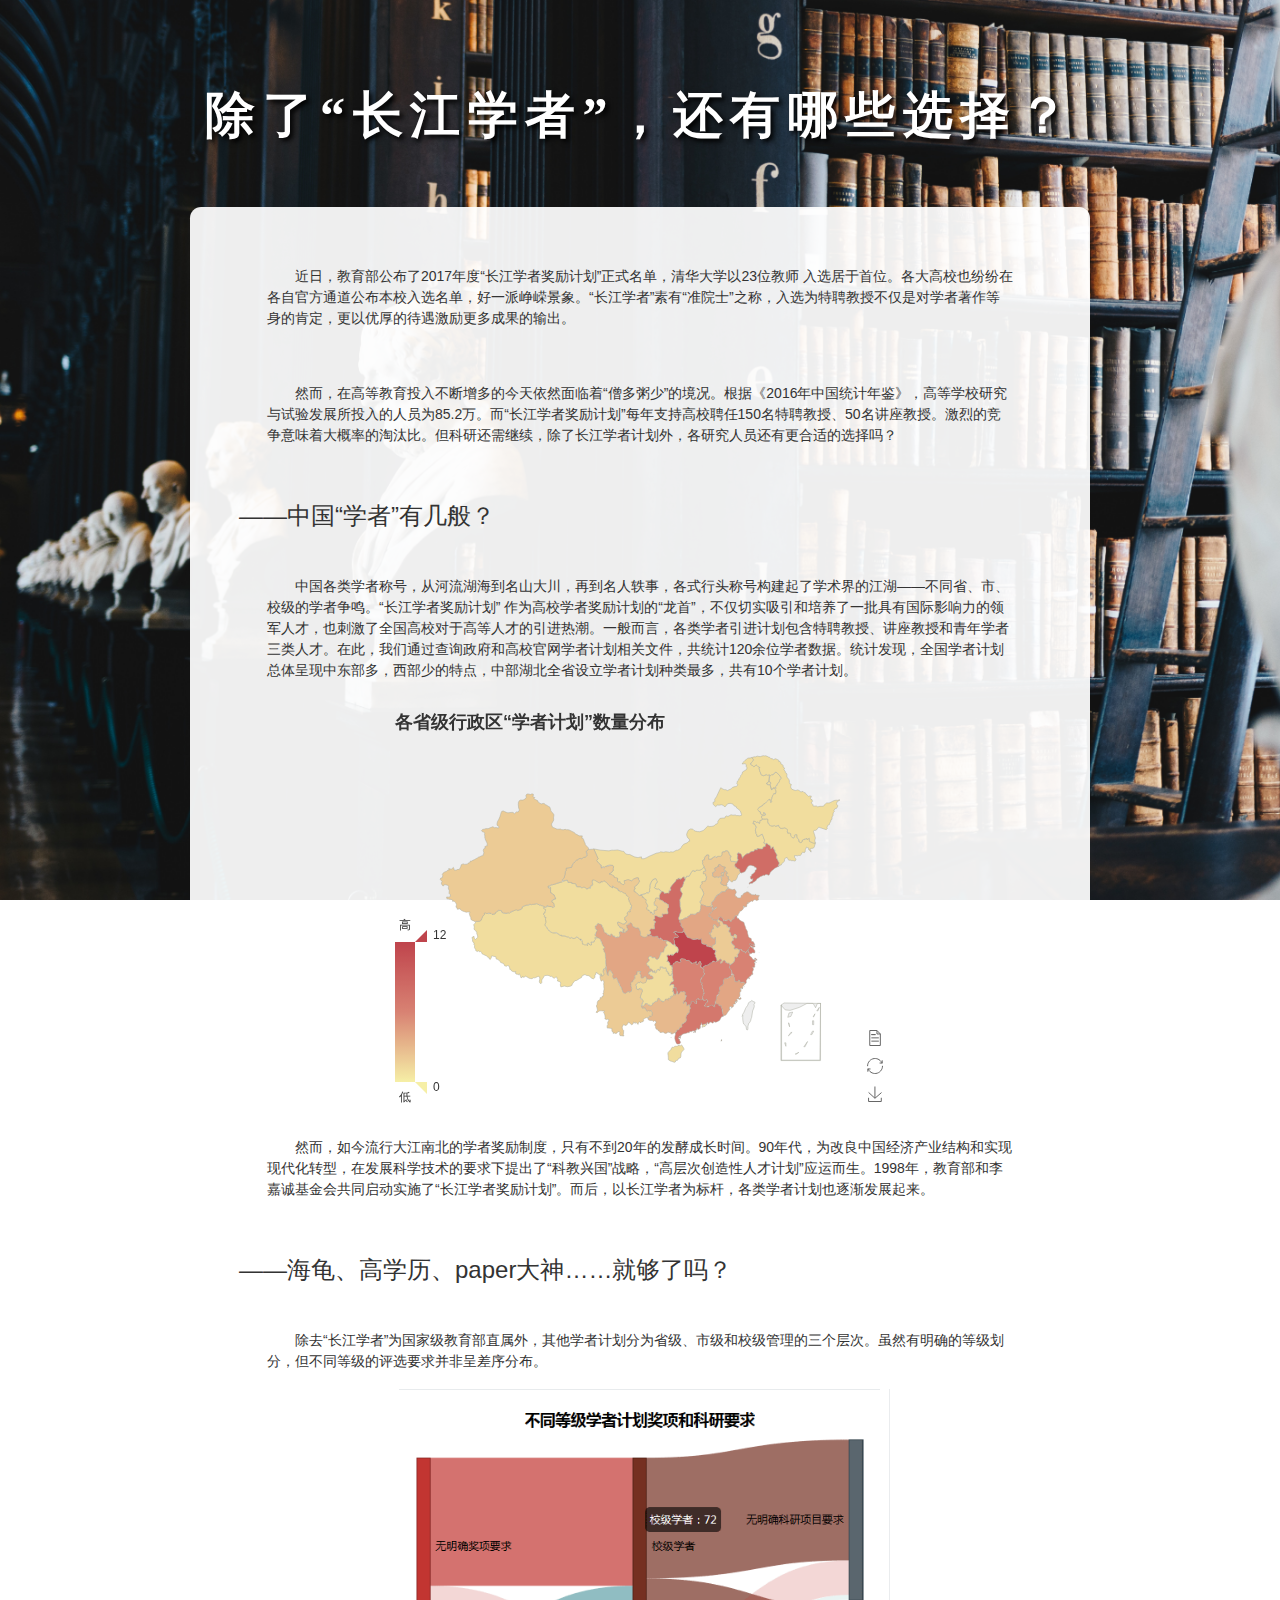
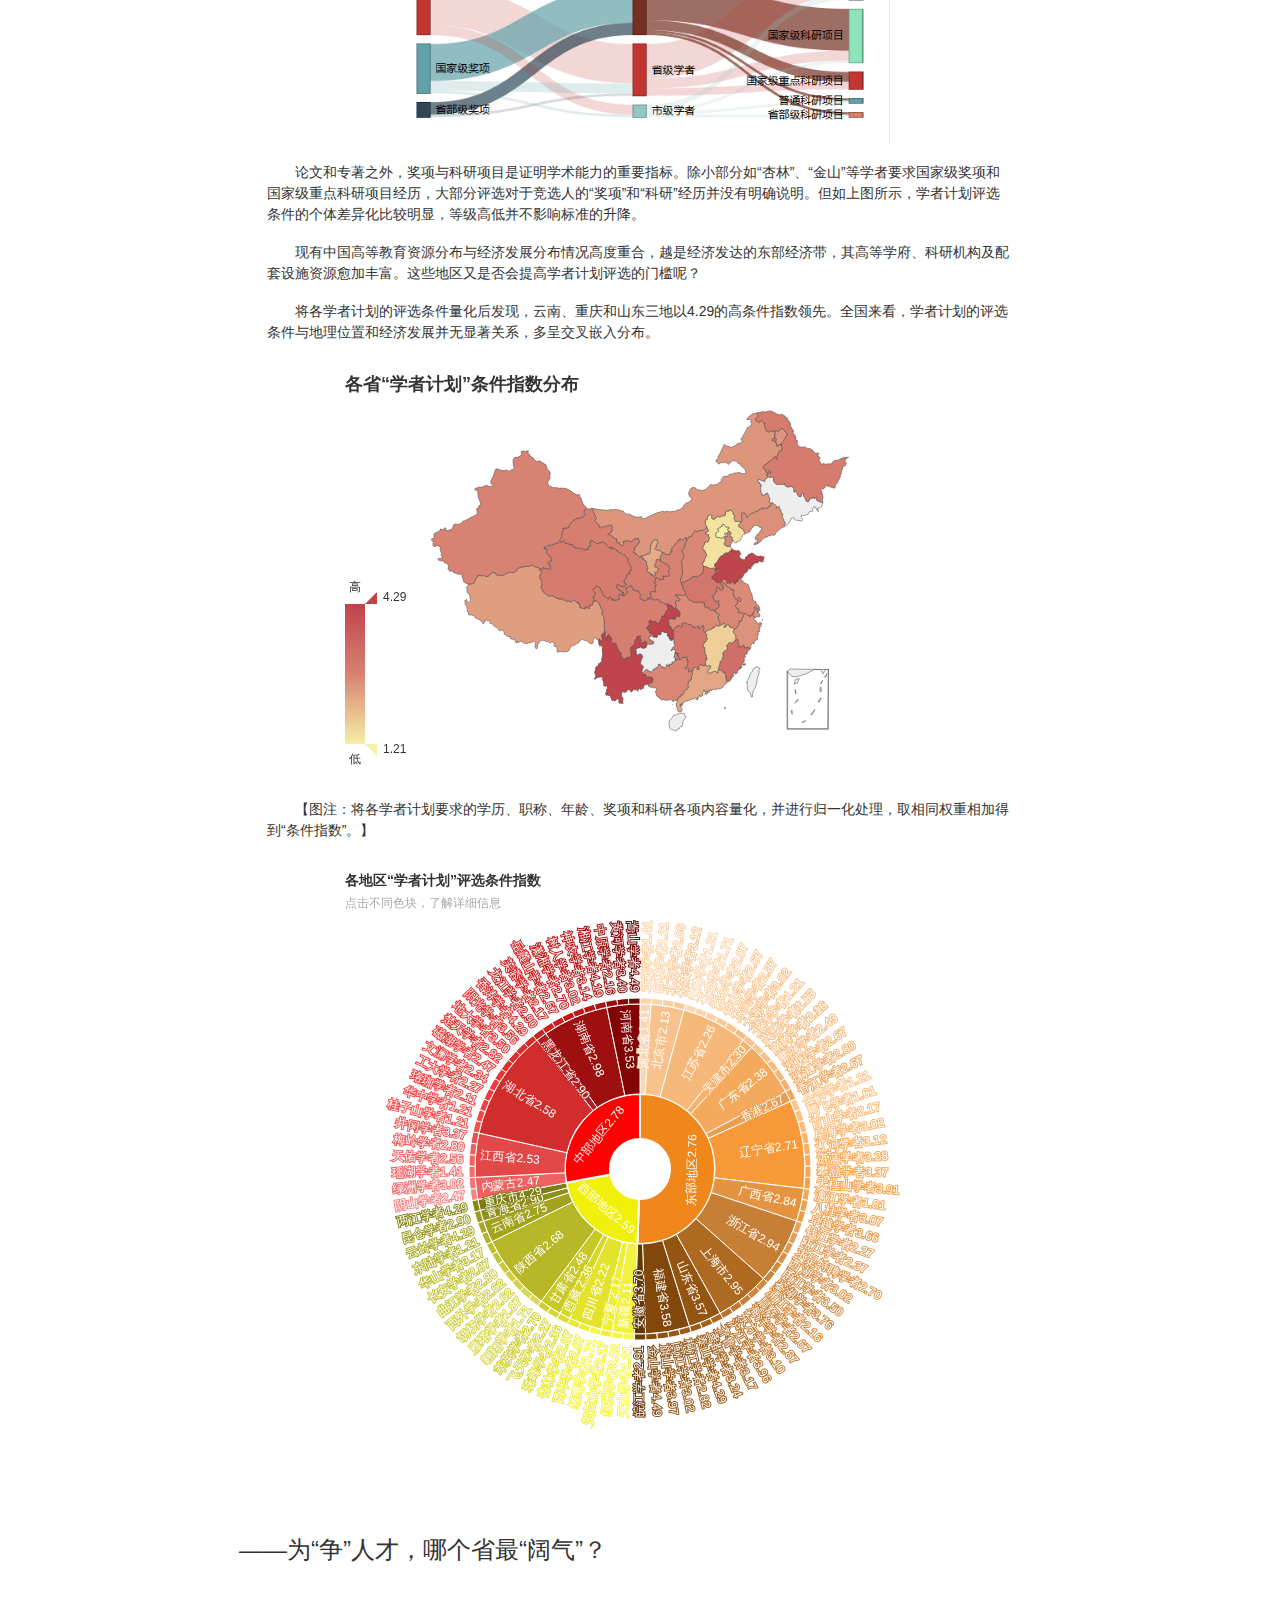
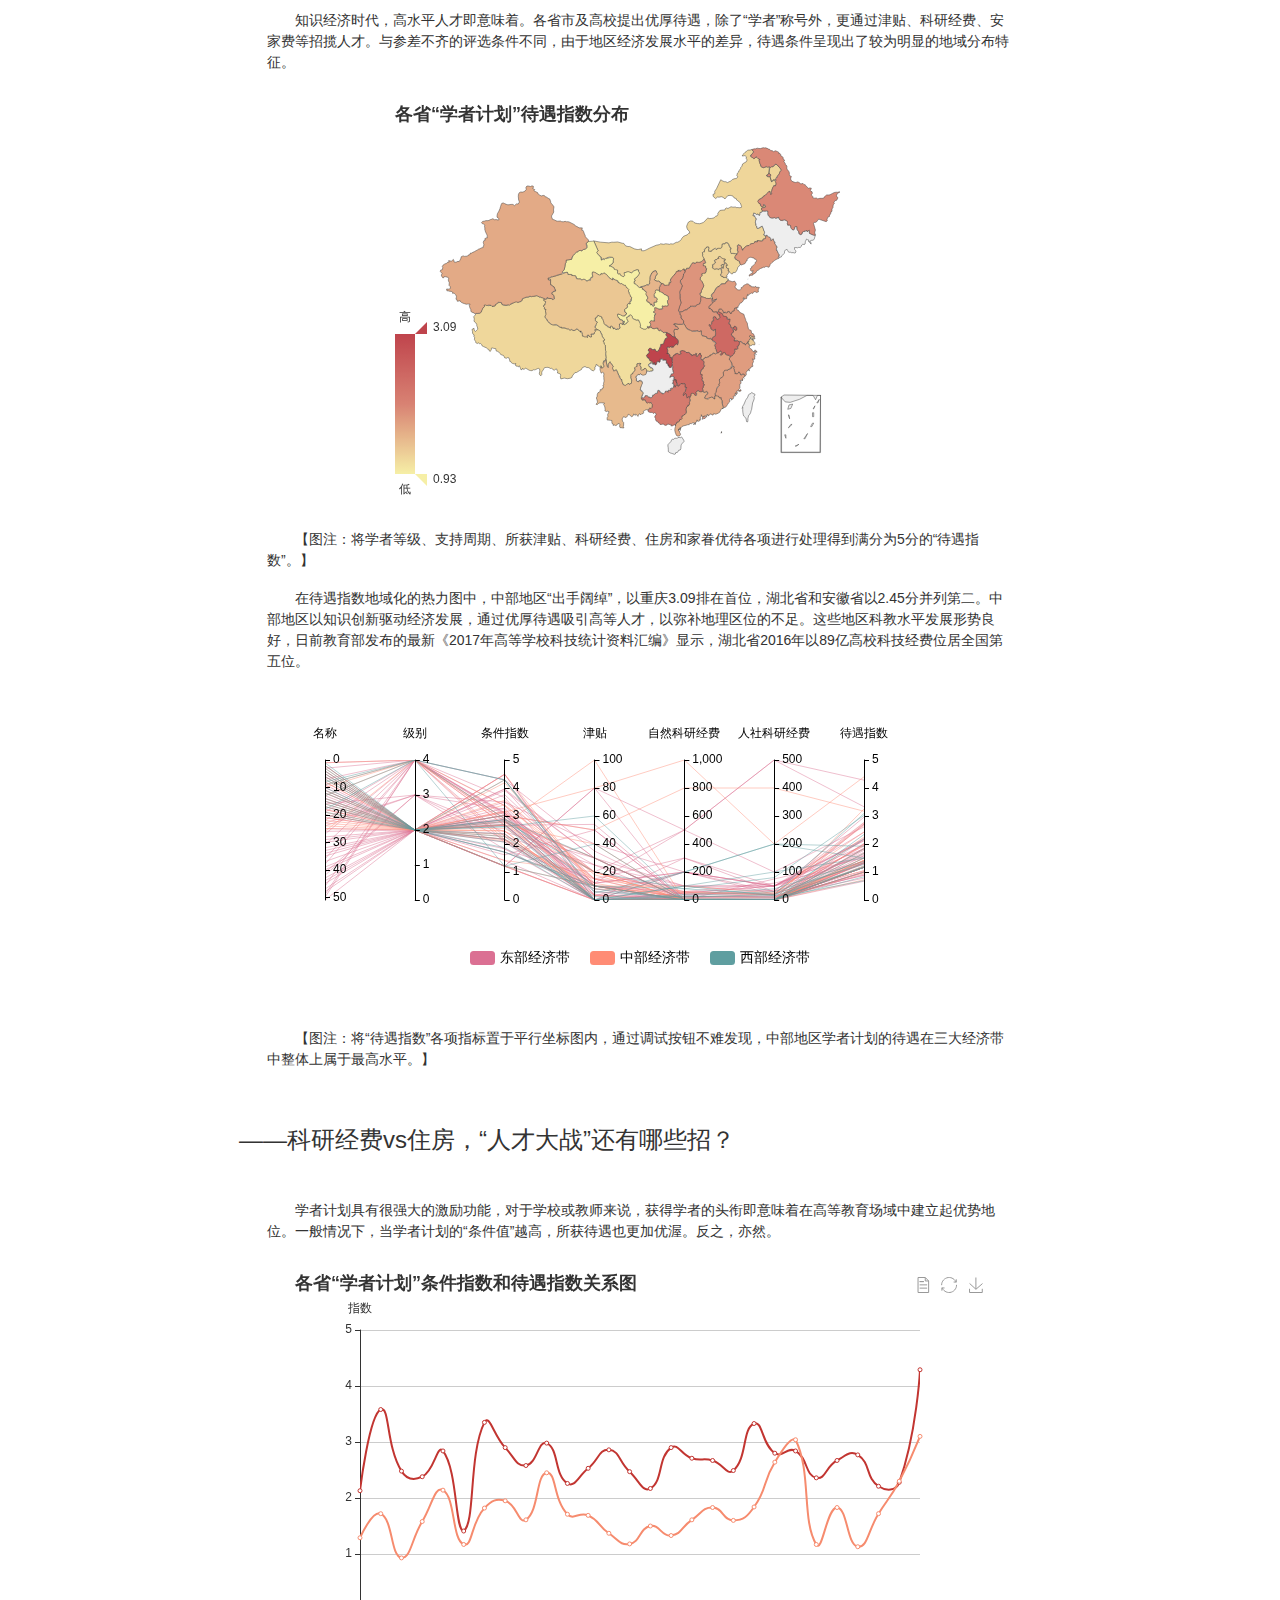
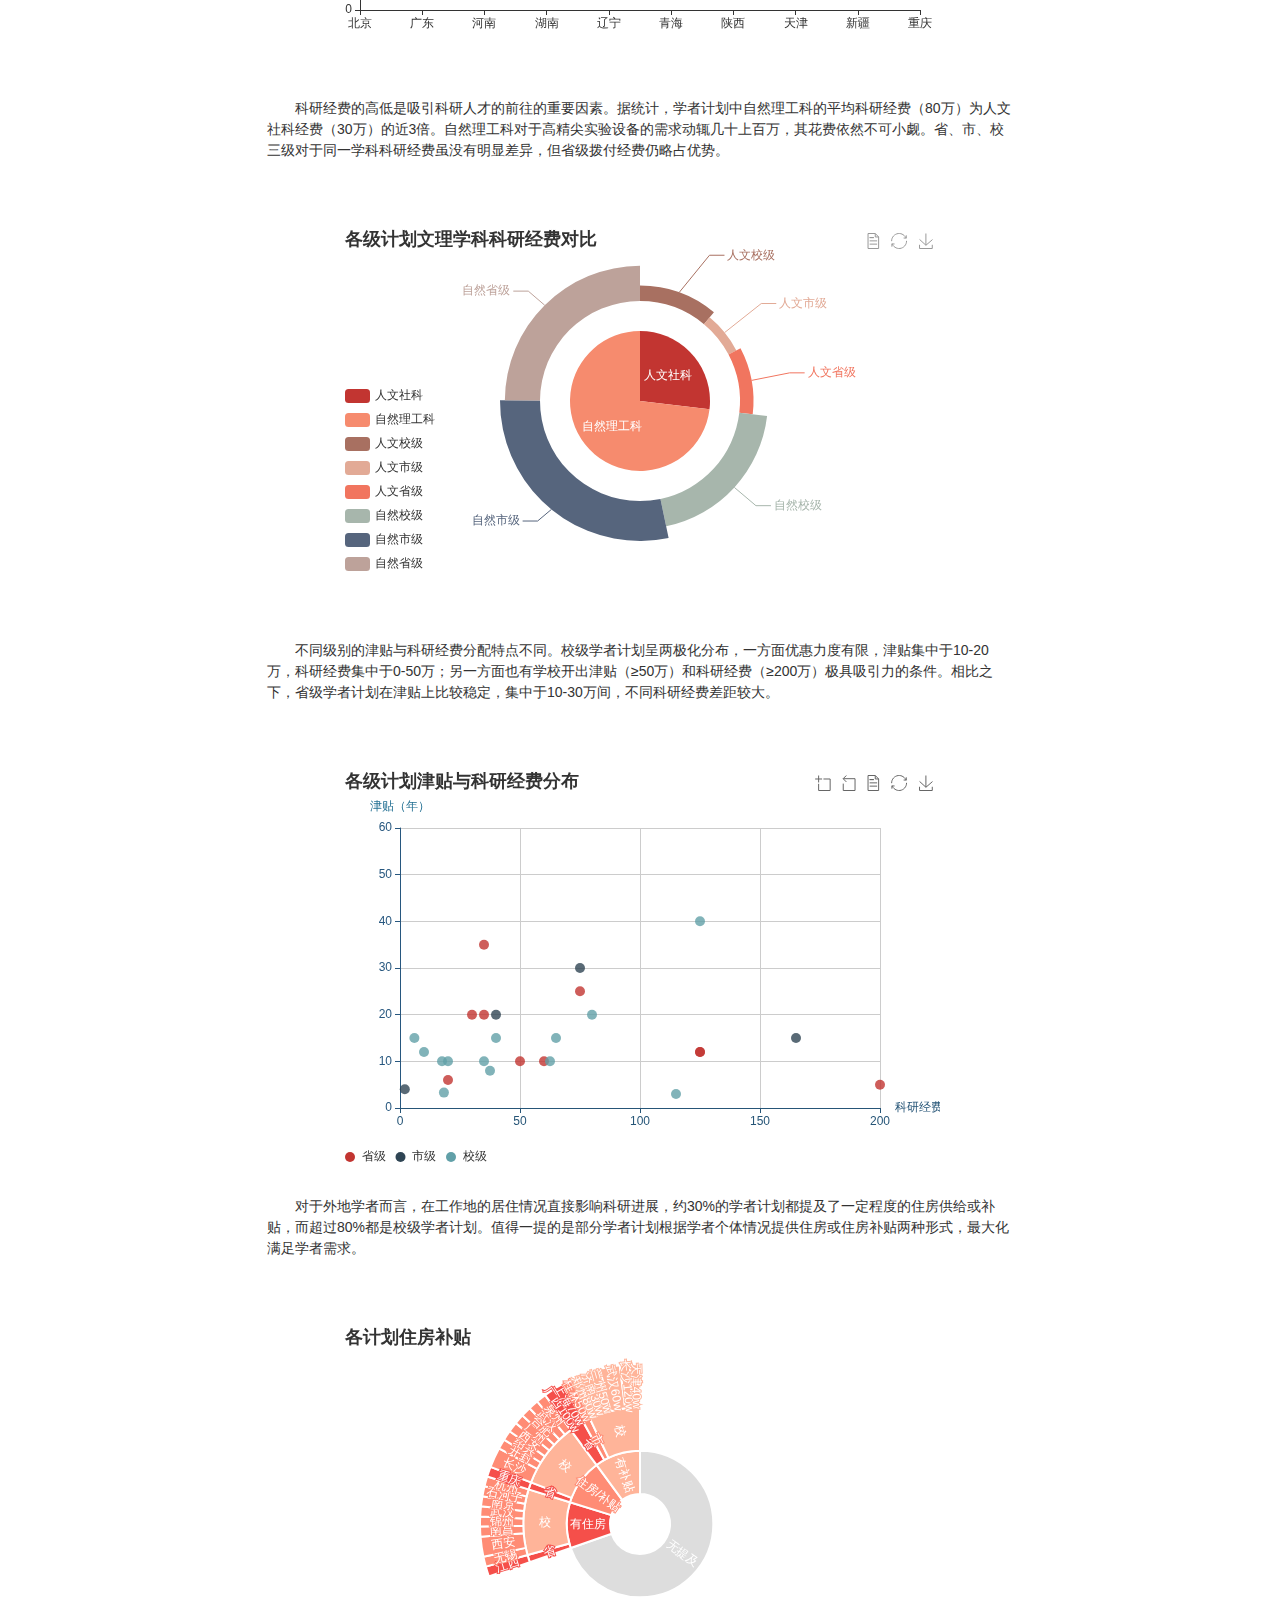
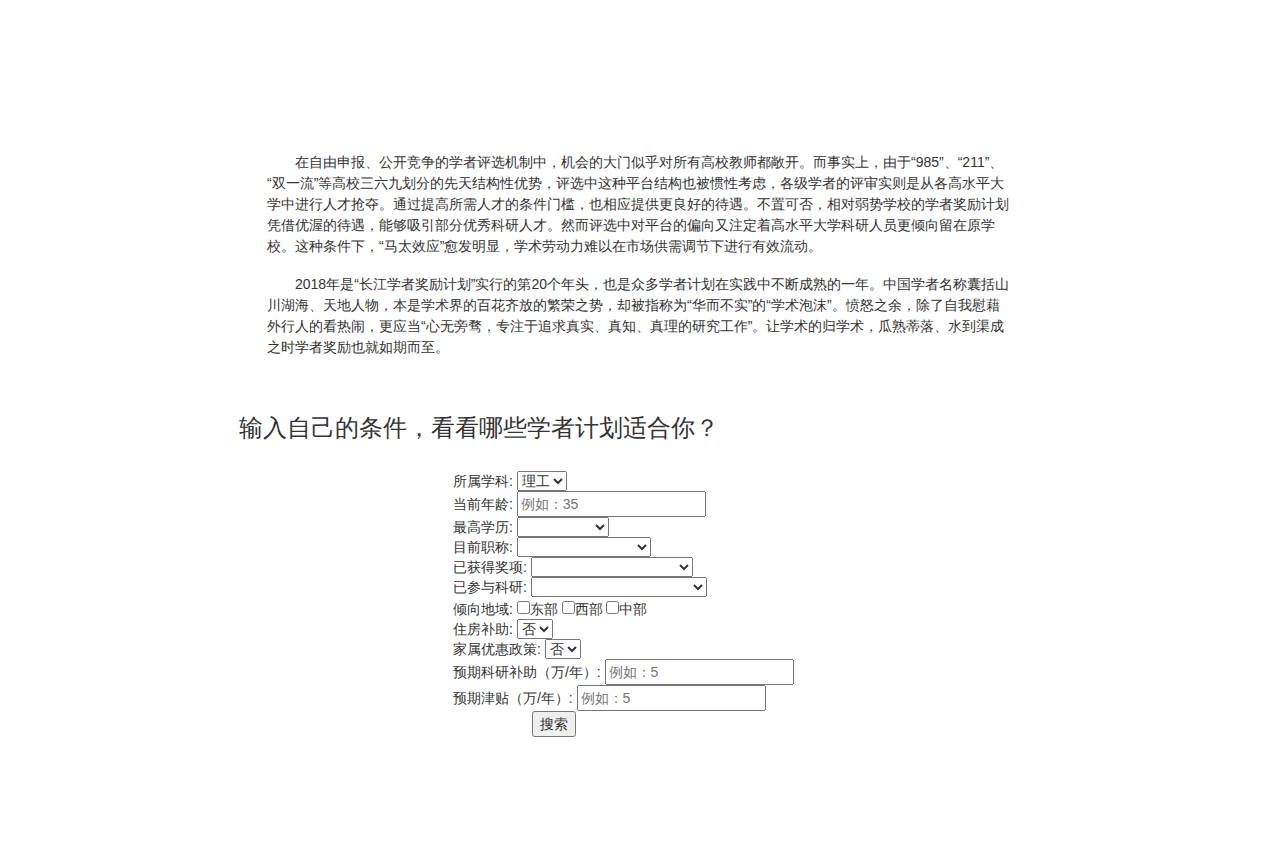
==== index.html @ c446c862 "Rename index1.html to index.html" ====
<!DOCTYPE html>
<html>

	<head>
		<meta charset="utf-8">
		<title>除了“长江学者”，还有哪些选择？</title>
		<!-- 引入 echarts.js -->
		<!-- 这里是加载刚下好的echarts.min.js，注意路径 -->
		<link rel="stylesheet" type="text/css" href="style/style.css" >
		<script src="js/bootstrap.min.js"></script>
		<link rel="stylesheet" href="js/bootstrap.min.css" />
		<script src="echarts.js"></script>
		<script src="js/customed.js"></script>
		<script src="func.js"></script>
		<script src="jquery.min.js" type="text/javascript"></script>
	</head>

	<body onload="init()">
		<header>
			<p class="title" style="font-size:50px">除了“长江学者”，还有哪些选择？</p>

		</header>
		<div class="toc"></div>
		<article>
			<p>近日，教育部公布了2017年度“长江学者奖励计划”正式名单，清华大学以23位教师 入选居于首位。各大高校也纷纷在各自官方通道公布本校入选名单，好一派峥嵘景象。“长江学者”素有“准院士”之称，入选为特聘教授不仅是对学者著作等身的肯定，更以优厚的待遇激励更多成果的输出。</p>
			<br>
			<p>然而，在高等教育投入不断增多的今天依然面临着“僧多粥少”的境况。根据《2016年中国统计年鉴》，高等学校研究与试验发展所投入的人员为85.2万。而“长江学者奖励计划”每年支持高校聘任150名特聘教授、50名讲座教授。激烈的竞争意味着大概率的淘汰比。但科研还需继续，除了长江学者计划外，各研究人员还有更合适的选择吗？</p>
			
<br>
<h3>——中国“学者”有几般？</h3>
<br>
<p>中国各类学者称号，从河流湖海到名山大川，再到名人轶事，各式行头称号构建起了学术界的江湖——不同省、市、校级的学者争鸣。“长江学者奖励计划” 作为高校学者奖励计划的“龙首”，不仅切实吸引和培养了一批具有国际影响力的领军人才，也刺激了全国高校对于高等人才的引进热潮。一般而言，各类学者引进计划包含特聘教授、讲座教授和青年学者三类人才。在此，我们通过查询政府和高校官网学者计划相关文件，共统计120余位学者数据。统计发现，全国学者计划总体呈现中东部多，西部少的特点，中部湖北全省设立学者计划种类最多，共有10个学者计划。</p>

            <div id="schedule-provinces1" class="chart" style="width:500px;height:400px">
			</div>
			<script type="text/javascript"></script>
			<script src="scripts/china.js"></script>
			<script>
				var chartScheduleProvinces1 = echarts.init(document.getElementById('schedule-provinces1'));

				optionScheduleProvinces1 = {
					title: {
		text:"各省级行政区“学者计划”数量分布",				
        x: "left"
    },
    tooltip: {
        trigger: "item",
        borderWidth: 0,
        borderColor: "rgb(242, 242, 242)"
    },
    dataRange: {
        min: 0,
        max: 12,
        x: "left",
        y: "bottom",
        text: ["高", "低"],
        calculable: true
    },
    toolbox: {
        feature: {
            mark: {
                show: true
            },
            dataView: {
                show: true,
                readOnly: false
            },
            restore: {
                show: true
            },
            saveAsImage: {
                show: true
            }
        },
        show: true,
        orient: "vertical",
        y: "bottom",
        x: "right"
    },
    roamController: {
        mapTypeControl: {
            china: true
        },
        x: "right"
    },
    series: [
        {
            type: "map",
            name: "省份",
            map:'china',
            showLegendSymbol: true,
            selectedMode: "multiple",
            hoverable: true,
            itemStyle: {
                normal: {
                    borderColor: "rgb(171, 173, 162)",
                    label: {
                        show: false
                    }
                }
            },
            mapType: "china",
            data: [
                {
								value: 3,
								name: "北京"
							},
							{
								value: 4,
								name: "福建"
							},
                {
                    value: 6,
                    name: "江苏"
                },
                {
                    value: 7,
                    name: "广东"
                },
                {
                    value: 8,
                    name: "辽宁"
                },
                {
                    value: 2,
                    name: "河北"
                },
                {
                    value: 7,
                    name: "上海"
                },
                {
                    value: 3,
                    name: "天津"
                },
                {
                    value: 4,
                    name: "山东"
                },
                {
                    value: 6,
                    name: "浙江"
                },
                {
                    value: 2,
                    name: "安徽"
                },
                {
                    value: 4,
                    name: "河南"
                },
                {
                    value: 1,
                    name: "黑龙江"
                },
                {
                    value: 12,
                    name: "湖北"
                },
                {
                    value: 6,
                    name: "湖南"
                },
                {
                    value: 1,
                    name: "内蒙古"
                },
                {
                    value: 6,
                    name: "江西"
                },
                {
                    value: 1,
                    name: "山西"
                },
                {
                    value: 2,
                    name: "甘肃"
                },
                {
                    value: 3,
                    name: "广西"
                },
                {
                    value: 1,
                    name: "青海"
                },
                {
                    value: 1,
                    name: "宁夏"
                },
                {
                    value: 8,
                    name: "陕西"
                },
                {
                    value: 4,
                    name: "四川"
                },
                {
                    value: 1,
                    name: "西藏"
                },
                {
                    value: 2,
                    name: "新疆"
                },
                {
                    value: 2,
                    name: "云南"
                },
                {
                    value: 1,
                    name: "重庆"
                },
                {
                    value: 1,
                    name: "香港"
                },
                {
                    value: 1,
                    name: "吉林"
                },
                {
                    value: 1,
                    name: "贵州"
                },
                {
                    value: 1,
                    name: "海南"
                }
            ]
        }
    ],
}
				chartScheduleProvinces1.setOption(optionScheduleProvinces1);
			</script>

				<p>然而，如今流行大江南北的学者奖励制度，只有不到20年的发酵成长时间。90年代，为改良中国经济产业结构和实现现代化转型，在发展科学技术的要求下提出了“科教兴国”战略，“高层次创造性人才计划”应运而生。1998年，教育部和李嘉诚基金会共同启动实施了“长江学者奖励计划”。而后，以长江学者为标杆，各类学者计划也逐渐发展起来。</p>
			
            <br>
            <h3>——海龟、高学历、paper大神……就够了吗？</h3>
            <br>
			<p>除去“长江学者”为国家级教育部直属外，其他学者计划分为省级、市级和校级管理的三个层次。虽然有明确的等级划分，但不同等级的评选要求并非呈差序分布。</p>

			<div>
				<img src="sanky.gif" class="index-compare">
			</div>
            <p>论文和专著之外，奖项与科研项目是证明学术能力的重要指标。除小部分如“杏林”、“金山”等学者要求国家级奖项和国家级重点科研项目经历，大部分评选对于竞选人的“奖项”和“科研”经历并没有明确说明。但如上图所示，学者计划评选条件的个体差异化比较明显，等级高低并不影响标准的升降。</p>

			
				<p>现有中国高等教育资源分布与经济发展分布情况高度重合，越是经济发达的东部经济带，其高等学府、科研机构及配套设施资源愈加丰富。这些地区又是否会提高学者计划评选的门槛呢？</p>

                <p>将各学者计划的评选条件量化后发现，云南、重庆和山东三地以4.29的高条件指数领先。全国来看，学者计划的评选条件与地理位置和经济发展并无显著关系，多呈交叉嵌入分布。</p>
			
			<div id="schedule-provinces2" class="chart" style="width:600px;height:400px;">
</div>
    <script type="text/javascript"></script>
    <script src="scripts/china.js"></script>
    <script>
    var chartScheduleProvinces2 = echarts.init(document.getElementById('schedule-provinces2'));

optionScheduleProvinces2 ={
    title: {
        text:"各省“学者计划”条件指数分布",
        x: "left"
    },
    tooltip: {
        trigger: "item"
    },
    dataRange: {
        min: 1.21,
        max: 4.29,
        y: "bottom",
        text: ["高", "低"],
        calculable: true,
        precision: 2,
        x: "left"
    },
    toolbox: {
        show: false,
        orient: "vertical",
        x: "right",
        y: "bottom",
        feature: {
            dataView: {
                readOnly: false,
                show: true
            },
            mark: {
                show: true
            },
            magicType: {
                show: false
            },
            restore: {
                show: true
            },
            saveAsImage: {
                show: true
            }
        }
    },
    roamController: {
        show: false,
        x: "right",
        mapTypeControl: {
            china: true
        },
        handlerColor: "rgb(97, 185, 226)",
        fillerColor: "#fff",
        borderWidth: 0
    },
    series: [
        {
            type: "map",
            name: "条件分",
            map:'china',
            data: [
                {
                    value: 2.75,
                    name: "新疆"
                },
                {
                    value: 1.21,
                    name: "北京"
                },
                {
                    value: 1.41,
                    name: "河北"
                },
                {
                    value: 1.66,
                    name: "江西"
                },
                {
                    value: 2.17,
                    name: "宁夏"
                },
                {
                    value: 2.24,
                    name: "广东"
                },
                {
                    value: 2.36,
                    name: "西藏"
                },
                {
                    value: 2.47,
                    name: "内蒙古"
                },
                {
                    value: 2.51,
                    name: "浙江"
                },
                {
                    value: 2.55,
                    name: "辽宁"
                },
                {
                    value: 2.56,
                    name: "上海"
                },
                {
                    value: 2.63,
                    name: "湖北"
                },
                {
                    value: 2.64,
                    name: "江苏"
                },
                {
                    value: 2.67,
                    name: "香港"
                },
                {
                    value: 2.67,
                    name: "山西"
                },
                {
                    value: 2.69,
                    name: "安徽"
                },
                {
                    value: 2.7,
                    name: "广西"
                },
                {
                    value: 2.71,
                    name: "天津"
                },
                {
                    value: 2.76,
                    name: "陕西"
                },
                {
                    value: 2.86,
                    name: "甘肃"
                },
                {
                    value: 2.86,
                    name: "四川"
                },
                {
                    value: 2.9,
                    name: "青海"
                },
                {
                    value: 2.9,
                    name: "黑龙江"
                },
                {
                    value: 3,
                    name: "湖南"
                },
                {
                    value: 3.06,
                    name: "河南"
                },
                {
                    value: 3.22,
                    name: "福建"
                },
                {
                    value: 4.29,
                    name: "山东"
                },
                {
                    value: 4.29,
                    name: "云南"
                },
                {
                    value: 4.29,
                    name: "重庆"
                }
            ]
        }
    ],

}
chartScheduleProvinces2.setOption(optionScheduleProvinces2);

    </script>
 <p>【图注：将各学者计划要求的学历、职称、年龄、奖项和科研各项内容量化，并进行归一化处理，取相同权重相加得到“条件指数”。】</p>
            <div id="condition" class="chart" style="width:600px;height:600px;">
			</div>
			<script>
				// 基于准备好的dom，初始化echarts实例
				var myChart = echarts.init(document.getElementById('condition'));
				var data = [{
    name: '东部地区2.76',
    itemStyle: {
        color: '#f0871a'
    },
    children: [{
        name: '河北省1.41',
        value: 1,
        itemStyle: {
            color: '#fad7b2'
        },
        children: [{
            name: '元光学者1.41',
            value: 1,
            itemStyle: {
                color: '#fbd2a7'
            }
        }]
    }, {
        name: '北京市2.13',
        itemStyle: {
            color: '#f7c28b'
        },
        children: [{
            name: '白杨学者1.21',
            value: 1,
            itemStyle: {
                color: '#fdd5ab'
            }
        }, {
            name: '北京学者2.06',
            value: 1,
            itemStyle: {
                color: '#facea1'
            }
        }, {
            name: '长城学者3.12',
            value: 1,
            itemStyle: {
                color: '#f8c795'
            }
        }]
    },{
        name: '江苏省2.26',
        itemStyle: {
            color: '#f5b879'
        },
        children: [
            {
            name: '越崎学者1.21',
            value: 1,
            itemStyle: {color: '#fbd8b4'}
        },
        {
            name: '长空学者1.71',
            value: 1,
            itemStyle: {
                color: '#fbd4ab'
            }
        }, {
            name: '紫金学者2.07',
            value: 1,
            itemStyle: {
                color: '#fcd0a2'
            }
        }, {
            name: '钟山学者2.67',
            value: 1,
            itemStyle: {color: '#fac996'}
        }, {
            name: '东吴学者2.87',
            value: 1,
            itemStyle: {color: '#fbc48c'}
        }, {
            name: '太湖学者3.02',
            value: 1,
            itemStyle: {color: '#f7be84'}
        }]
    },{
        name: '天津市2.30',
        value: 1,
        itemStyle: {
            color: '#f6b26c'
        },
        children: [{
            name: '北洋学者1.21',
            value: 1,
            itemStyle: {
                color: '#f8c591'
            }
        },{
            name: '天工学者2.77',
            value: 1,
            itemStyle: {
                color: '#f6be85'
            }
        },{
            name: '海河学者2.92',
            value: 1,
            itemStyle: {
                color: '#f6b97b'
            }
        }]
    },{
        name: '广东省2.38',
        itemStyle: {
            color: '#f4a95c'
        },
        children: [
            {
            name: '兴华学者1.83',
            value: 1,
            itemStyle: {color: '#f6c696'}
        },
        {
            name: '南岭学者2.16',
            value: 1,
            itemStyle: {
                color: '#f6c28c'
            }
        }, {
            name: '鹏城学者2.43',
            value: 1,
            itemStyle: {
                color: '#f5bc81'
            }
        }, {
            name: '荔园学者2.67',
            value: 1,
            itemStyle: {color: '#f4b676'}
        }, {
            name: '珠江学者2.80',
            value: 1,
            itemStyle: {color: '#f4b06b'}
        }]
    },{
        name: '香港2.67',
        value: 1,
        itemStyle: {
            color: '#e99f52'
        },
        children: [{
            name: '香江学者2.67',
            value: 1,
            itemStyle: {
                color: '#eea860'
            }
        }]
    },{
        name: '辽宁省2.71',
        itemStyle: {
            color: '#f69939'
        },
        children: [
            {
            name: '金普学者1.21',
            value: 1,
            itemStyle: {color: '#fcc58b'}
        },
        {
            name: '腾飞学者1.61',
            value: 1,
            itemStyle: {
                color: '#fdbf80'
            }
        }, {
            name: '首山学者2.17',
            value: 1,
            itemStyle: {
                color: '#fdba75'
            }
        }, {
            name: '星海学者3.02',
            value: 1,
            itemStyle: {color: '#fbb56c'}
        }, {
            name: '辽河学者3.12',
            value: 1,
            itemStyle: {color: '#faaf62'}
        }, {
            name: '湛蓝学者3.28',
            value: 1,
            itemStyle: {color: '#f9aa58'}
        }, {
            name: '攀登学者3.37',
            value: 1,
            itemStyle: {color: '#f8a54f'}
        }, {
            name: '天柱山学者3.91',
            value: 1,
            itemStyle: {color: '#f79f45'}
        }]
    }, {
        name: '广西省2.84',
        itemStyle: {
            color: '#e49440'
        },
        children: [{
            name: '漓江学者1.81',
            value: 1,
            itemStyle: {
                color: '#f4a858'
            }
        }, {
            name: '八桂学者3.07',
            value: 1,
            itemStyle: {
                color: '#efa04e'
            }
        }, {
            name: '卓越学者3.66',
            value: 1,
            itemStyle: {
                color: '#e99b48'
            }
        }]
    },{
        name: '浙江省2.94',
        itemStyle: {
            color: '#c67f35'
        },
        children: [
            {
            name: '钱江学者2.27',
            value: 1,
            itemStyle: {color: '#e5a35e'}
        },
        {
            name: '瓯江学者2.37',
            value: 1,
            itemStyle: {
                color: '#e09d58'
            }
        }, {
            name: '求是特聘学者2.70',
            value: 1,
            itemStyle: {
                color: '#dc9851'
            }
        }, {
            name: '西湖学者3.02',
            value: 1,
            itemStyle: {color: '#d6914a'}
        }, {
            name: '甬江学者3.50',
            value: 1,
            itemStyle: {color: '#d08c45'}
        }, {
            name: '鉴湖学者3.76',
            value: 1,
            itemStyle: {color: '#ca843b'}
        }]
    },{
        name: '上海市2.95',
        itemStyle: {
            color: '#af6a22'
        },
        children: [
            {
            name: '浦江学者2.16',
            value: 1,
            itemStyle: {color: '#d48b3e'}
        },
        {
            name: '晨辉学者2.67',
            value: 1,
            itemStyle: {
                color: '#cc853a'
            }
        }, {
            name: '海洋学者2.87',
            value: 1,
            itemStyle: {
                color: '#c67f36'
            }
        }, {
            name: '东方学者3.10',
            value: 1,
            itemStyle: {color: '#c0792f'}
        }, {
            name: '沪江学者3.96',
            value: 1,
            itemStyle: {color: '#b87228'}
        }]
    }, {
        name: '山东省3.57',
        itemStyle: {
            color: '#955512'
        },
        children: [{
            name: '齐鲁学者3.17',
            value: 1,
            itemStyle: {
                color: '#ab6720'
            }
        }, {
            name: '鸢都学者3.24',
            value: 1,
            itemStyle: {
                color: '#a2611c'
            }
        }, {
            name: '泰山学者4.29',
            value: 1,
            itemStyle: {
                color: '#9b5a16'
            }
        }]
    },{
        name: '福建省3.58',
        itemStyle: {
            color: '#81470b'
        },
        children: [
            {
            name: '桐江学者2.82',
            value: 1,
            itemStyle: {color: '#9b5e1e'}
        },
        {
            name: '闽江学者3.02',
            value: 1,
            itemStyle: {
                color: '#945819'
            }
        }, {
            name: '旗山学者3.97',
            value: 1,
            itemStyle: {
                color: '#8d5214'
            }
        }, {
            name: '金山学者4.49',
            value: 1,
            itemStyle: {color: '#874d10'}
        }]
    }, {
        name: '安徽省3.70',
        itemStyle: {
            color: '#643708'
        },
        children: [{
            name: '皖江学者2.91',
            value: 1,
            itemStyle: {
                color: '#6b3c0c'
            }
        }]
    }]
}, 
{
    name: '西部地区2.59',
    itemStyle: {
        color: '#f0f00b'
    },
    children: [{
        name: '新疆2.11',
        itemStyle: {
            color: '#f1f142'
        },
        children: [{
            name: '天山学者1.21',
            value: 1,
            itemStyle: {
                color: '#f7f752'
            }
        }, {
            name: '绿洲学者3.02',
            value: 1,
            itemStyle: {
                color: '#f4f44b'
            }
        }]
    }, {
        name: '宁夏 2.17',
        itemStyle: {
            color: '#eeee33'
        },
        children: [{
            name: '贺兰山学者2.17',
            value: 1,
            itemStyle: {
                color: '#f1f13c'
            }
        }]
    }, {
        name: '四川省2.22',
        itemStyle: {
            color: '#e3e32d'
        },
        children: [{
            name: '雏鹰学者1.71',
            value: 1,
            itemStyle: {
                color: '#f5f548'
            }
        }, {
            name: '西华学者2.07',
            value: 1,
            itemStyle: {
                color: '#eded3a'
            }
        }, {
            name: '杏林学者2.87',
            value: 1,
            itemStyle: {
                color: '#e7e734'
            }
        }]
    }, {
        name: '西藏 2.36',
        itemStyle: {
            color: '#d7d72a'
        },
        children: [{
            name: '珠峰学者2.36',
            value: 1,
            itemStyle: {
                color: '#dcdc33'
            }
        }]
    },{
        name: '甘肃省2.48',
        itemStyle: {
            color: '#c8c827'
        },
        children: [{
            name: '飞天学者2.27',
            value: 1,
            itemStyle: {
                color: '#d6d63a'
            }
        }, {
            name: '萃英学者2.70',
            value: 1,
            itemStyle: {
                color: '#cdcd2f'
            }
        }]
    },{
        name: '陕西省2.68',
        itemStyle: {
            color: '#b7b728'
        },
        children: [
            {
            name: '翱翔学者1.71',
            value: 1,
            itemStyle: {color: '#d9d958'}
        },
        {
            name: '雁塔学者1.87',
            value: 1,
            itemStyle: {
                color: '#d8d853'
            }
        }, {
            name: '胡杨学者2.62',
            value: 1,
            itemStyle: {
                color: '#d4d44b'
            }
        }, {
            name: '西外学者2.62',
            value: 1,
            itemStyle: {color: '#cfcf44'}
        }, {
            name: '曲江学者2.80',
            value: 1,
            itemStyle: {color: '#c9c93c'}
        }, {
            name: '长安学者2.87',
            value: 1,
            itemStyle: {color: '#c4c437'}
        }, {
            name: '华山学者3.17',
            value: 1,
            itemStyle: {color: '#bdbd30'}
        }]
    },{
        name: '云南省2.75',
        itemStyle: {
            color: '#a3a321'
        },
        children: [{
            name: '东陆学者1.21',
            value: 1,
            itemStyle: {
                color: '#b2b22f'
            }
        }, {
            name: '云岭学者4.29',
            value: 1,
            itemStyle: {
                color: '#a9a928'
            }
        }]
    }, {
        name: '青海省2.90',
        itemStyle: {
            color: '#8f8f19'
        },
        children: [{
            name: '昆仑学者2.90',
            value: 1,
            itemStyle: {
                color: '#9a9a1f'
            }
        }]
    }, {
        name: '重庆市4.29',
        itemStyle: {
            color: '#7d7d11'
        },
        children: [{
            name: '两江学者4.29',
            value: 1,
            itemStyle: {
                color: '#868617'
            }
        }]
    }]
},

{
    name: '中部地区2.78',
    itemStyle: {
        color: '#fd0202'
    },
    children: [{
        name: '内蒙古2.47',
        itemStyle: {
            color: '#f06161'
        },
        children: [{
            name: '阴山学者2.47',
            value: 1,
            itemStyle: {
                color: '#f98383'
            }
        }, {
            name: '绿洲学者3.02',
            value: 1,
            itemStyle: {
                color: '#f47474'
            }
        }]
    }, {
        name: '江西省2.53',
        itemStyle: {
            color: '#e34848'
        },
        children: [{
            name: '瑶湖学者1.41',
            value: 1,
            itemStyle: {
                color: '#f76868'
            }
        },{
            name: '天佑学者2.56',
            value: 1,
            itemStyle: {
                color: '#f36161'
            }
        }, {
            name: '梅岭学者2.80',
            value: 1,
            itemStyle: {
                color: '#ee5b5b'
            }
        }, {
            name: '井冈学者3.37',
            value: 1,
            itemStyle: {
                color: '#e85252'
            }
        }]
    },{
        name: '湖北省2.58',
        itemStyle: {
            color: '#d22d2d'
        },
        children: [
            {
            name: '桂子山学者1.21',
            value: 1,
            itemStyle: {color: '#f74f4f'}
        },
        {
            name: '华中学者1.21',
            value: 1,
            itemStyle: {
                color: '#f34747'
            }
        }, {
            name: '珞珈学者2.11',
            value: 1,
            itemStyle: {
                color: '#f33f3f'
            }
        }, {
            name: '工大学者2.27',
            value: 1,
            itemStyle: {color: '#f03939'}
        }, {
            name: '文澜学者2.34',
            value: 1,
            itemStyle: {color: '#ec3c3c'}
        }, {
            name: '磁湖学者2.47',
            value: 1,
            itemStyle: {color: '#ea3535'}
        }, {
            name: '楚天学者2.82',
            value: 1,
            itemStyle: {color: '#e42e2e'}
        }, {
            name: '地大学者3.50',
            value: 1,
            itemStyle: {color: '#e02e2e'}
        }, {
            name: '阳光学者3.56',
            value: 1,
            itemStyle: {color: '#dd2c2c'}
        }, {
            name: '香涛学者4.29',
            value: 1,
            itemStyle: {color: '#d72c2c'}
        }]
    },{
        name: '黑龙江省2.90',
        itemStyle: {
            color: '#b01e1e'
        },
        children: [{
            name: '龙江学者2.90',
            value: 1,
            itemStyle: {
                color: '#bf2626'
            }
        }]
    }, {
        name: '湖南省2.98',
        itemStyle: {
            color: '#9e0f0f'
        },
        children: [
            {
            name: '芙蓉学者2.17',
            value: 1,
            itemStyle: {color: '#d11f1f'}
        },
        {
            name: '岳麓山学者2.67',
            value: 1,
            itemStyle: {
                color: '#cb1f1f'
            }
        }, {
            name: '潇湘学者2.70',
            value: 1,
            itemStyle: {
                color: '#c51919'
            }
        }, {
            name: '树人学者3.02',
            value: 1,
            itemStyle: {color: '#bf1818'}
        }, {
            name: '神农学者3.14',
            value: 1,
            itemStyle: {color: '#b71515'}
        }, {
            name: '湘江学者4.19',
            value: 1,
            itemStyle: {color: '#a91313'}
        }]
    },{
        name: '河南省3.53',
        itemStyle: {
            color: '#830404'
        },
        children: [{
            name: '中原学者2.16',
            value: 1,
            itemStyle: {
                color: '#980c0c'
            }
        },{
            name: '黄河学者3.40',
            value: 1,
            itemStyle: {
                color: '#850909'
            }
        },{
            name: '嵩山学者4.49',
            value: 1,
            itemStyle: {
                color: '#750505'
            }
        }]
    }]
} 
];
            option = {
                    title: {
                        text: '各地区“学者计划”评选条件指数',
                        subtext:'点击不同色块，了解详细信息',
                        textStyle: {
                            fontSize: 14,
                            align: 'center'
                        },
                        subtextStyle: {
                            align: 'center'
                        },
                    },
                    series: {
                        type: 'sunburst',
                        highlightPolicy: 'ancestor',
                        data: data,
                        radius: [0, '95%'],
                        sort: null,
                        levels: [{}, {
                            r0: '10%',
                            r: '25%',
                            itemStyle: {
                                borderWidth: 2
                            },
                            label: {
                                rotate: 'tangential'
                            }
                        }, {
                            r0: '25%',
                            r: '55%',
                            label: {
                                align: 'right'
                            }
                        }, {
                            r0: '55%',
                            r: '57%',
                            label: {
                                position: 'outside',
                                padding: 1,
                                silent: false
                            },
                            itemStyle: {
                                borderWidth: 1
                            }
                        }]
                    }
                };
                myChart.setOption(option);
			</script>
           
        
			<br>
            <h3>——为“争”人才，哪个省最“阔气”？</h3>
            <br>
            <p>知识经济时代，高水平人才即意味着。各省市及高校提出优厚待遇，除了“学者”称号外，更通过津贴、科研经费、安家费等招揽人才。与参差不齐的评选条件不同，由于地区经济发展水平的差异，待遇条件呈现出了较为明显的地域分布特征。</p>
          
            <div id="schedule-provinces" class="chart" style="width:500px;height:400px;">
            </div>
            <script type="text/javascript"></script>
            <script src="assets/maps/china.js"></script>
            <script>
                var chartScheduleProvinces = echarts.init(document.getElementById('schedule-provinces'),'customed');

                optionScheduleProvinces = {
                    title: {
                        text:"各省“学者计划”待遇指数分布",
                        x: "left"
                    },
                    tooltip: {
                        trigger: "item"
                    },
                    dataRange: {
                        min: 0.93,
                        max: 3.09,
                        y: "bottom",
                        text: ["高", "低"],
                        calculable: true,
                        
                        precision: 2,
                        x: "left"
                    },
                    toolbox: {
                        show: false,
                        orient: "vertical",
                        x: "right",
                        y: "bottom",
                        feature: {
                            dataView: {
                                readOnly: false,
                                show: true
                            },
                            mark: {
                                show: true
                            },
                            magicType: {
                                show: false
                            },
                            restore: {
                                show: true
                            },
                            saveAsImage: {
                                show: true
                            }
                        }
                    },
                    roamController: {
                        show: false,
                        x: "right",
                        mapTypeControl: {
                            china: true
                        },
                        handlerColor: "rgb(97, 185, 226)",
                        fillerColor: "#fff",
                        borderWidth: 0
                    },
                    series: [{
                        type: "map",
                        map: 'china',
                        name: "待遇指数",
                        data: [{
                                value: 2.45,
                                name: "安徽"
                            },
                            {
                                value: 1.29,
                                name: "北京"
                            },
                            {
                                value: 1.72,
                                name: "福建"
                            },
                            {
                                value: 0.93,
                                name: "甘肃"
                            },
                            {
                                value: 1.58,
                                name: "广东"
                            },
                            {
                                value: 2.14,
                                name: "广西"
                            },
                            {
                                value: 1.17,
                                name: "河北"
                            },
                            {
                                value: 1.8,
                                name: "河南"
                            },
                            {
                                value: 1.95,
                                name: "黑龙江"
                            },
                            {
                                value: 1.61,
                                name: "湖北"
                            },
                            {
                                value: 2.45,
                                name: "湖南"
                            },
                            {
                                value: 1.78,
                                name: "江苏"
                            },
                            {
                                value: 1.69,
                                name: "江西"
                            },
                            {
                                value: 1.77,
                                name: "辽宁"
                            },
                            {
                                value: 1.18,
                                name: "内蒙古"
                            },
                            {
                                value: 1.5,
                                name: "宁夏"
                            },
                            {
                                value: 1.33,
                                name: "青海"
                            },
                            {
                                value: 1.75,
                                name: "山东"
                            },
                            {
                                value: 1.83,
                                name: "山西"
                            },
                            {
                                value: 1.82,
                                name: "陕西"
                            },
                            {
                                value: 1.31,
                                name: "上海"
                            },
                            {
                                value: 1.1,
                                name: "四川"
                            },
                            {
                                value: 1.31,
                                name: "天津"
                            },
                            {
                                value: 1.17,
                                name: "西藏"
                            },
                            {
                                value: 1.83,
                                name: "香港"
                            },
                            {
                                value: 1.61,
                                name: "新疆"
                            },
                            {
                                value: 1.46,
                                name: "云南"
                            },
                            {
                                value: 1.75,
                                name: "浙江"
                            },
                            {
                                value: 3.09,
                                name: "重庆"
                            }
                        ]
                    }],
                };
                chartScheduleProvinces.setOption(optionScheduleProvinces);
            </script>
            <p>【图注：将学者等级、支持周期、所获津贴、科研经费、住房和家眷优待各项进行处理得到满分为5分的“待遇指数”。】</p>
			
			<p>在待遇指数地域化的热力图中，中部地区“出手阔绰”，以重庆3.09排在首位，湖北省和安徽省以2.45分并列第二。中部地区以知识创新驱动经济发展，通过优厚待遇吸引高等人才，以弥补地理区位的不足。这些地区科教水平发展形势良好，日前教育部发布的最新《2017年高等学校科技统计资料汇编》显示，湖北省2016年以89亿高校科技经费位居全国第五位。</p>
			
            <div id="rise" class="chart" style="width:700px;height:300px;">
			</div>
			<script type="text/javascript">
				// 基于准备好的dom，初始化echarts实例
				var myChart = echarts.init(document.getElementById('rise'));
				var dataEAST = [
					[1, 4, 3.07, 20, 500, 100, 2.61],
					[2, 2, 1.21, 0, 0, 0, 1.17],
					[3, 4, 2.06, 0, 200, 20, 1.70],
					[4, 2, 1.2, 0, 0, 0, 1.17],
					[5, 2, 2.67, 10, 0, 0, 1.33],
					[6, 2, 3.50, 40, 200, 50, 2.42],
					[7, 4, 3.10, 10, 60, 60, 1.37],
					[8, 2, 2.87, 0, 50, 50, 1.33],
					[9, 2, 2.92, 10, 0, 0, 1.00],
					[10, 2, 2.87, 0, 0, 0, 0.67],
					[11, 2, 3.96, 30, 0, 0, 1.86],
					[12, 2, 4.49, 3, 200, 30, 2.96],
					[13, 2, 3.76, 15, 7, 5, 2.71],
					[14, 2, 1.21, 80, 0, 0, 2.17],
					[15, 2, 4.49, 0, 0, 0, 1.17],
					[16, 3, 1.81, 15, 300, 30, 2.77],
					[17, 2, 2.67, 0, 15, 15, 0.88],
					[18, 2, 3.12, 3.3, 23.3, 13.3, 0.78],
					[19, 4, 3.02, 12, 200, 50, 2.12],
					[20, 2, 2.16, 0, 50, 50, 2.17],
					[21, 2, 2.37, 0, 0, 0, 1.17],
					[22, 4, 3.37, 0, 0, 0, 1.00],
					[23, 3, 2.43, 30, 100, 50, 1.58],
					[24, 3, 2.16, 0, 0, 0, 1.33],
					[25, 2, 3.17, 15, 100, 30, 1.63],
					[26, 2, 3.97, 10, 25, 10, 0.89],
					[27, 4, 2.27, 25, 100, 50, 1.83],
					[28, 2, 2.70, 0, 300, 50, 1.96],
					[29, 2, 2.17, 12, 500, 500, 4.28],
					[30, 2, 3.02, 6, 0, 0, 2.02],
					[31, 4, 4.29, 35, 35, 35, 2.20],
					[32, 2, 1.61, 50, 0, 0, 2.00],
					[33, 2, 2.77, 30, 0, 0, 1.78],
					[34, 2, 3.91, 30, 0, 0, 1.17],
					[35, 2, 2.82, 10, 50, 20, 2.71],
					[36, 4, 2.91, 20, 40, 20, 1.93],
					[37, 2, 3.02, 50, 0, , 1.50],
					[38, 4, 2.67, 54, 0, 0, 1.83],
					[39, 2, 3.02, 25, 0, 0, 1.58],
					[40, 2, 1.83, 0, 0, 0, 1.17],
					[41, 3, 3.50, 20, 60, 20, 1.30],
					[42, 3, 3.24, 4, 2, 2, 1.41],
					[43, 2, 1.41, 0, 0, 0, 1.17],
					[44, 2, 1.21, 80, 500, 500, 3.33],
					[45, 2, 3.28, 0, 0, 0, 1.17],
					[46, 4, 3.12, 0, 0, 0, 1.00],
					[47, 2, 1.71, 10, 0, 0, 1.33],
					[48, 2, 2.67, 3, 0, 0, 0.93],
					[49, 4, 2.80, 12, 200, 50, 2.12],
					[50, 4, 3.66, 0, 20, 10, 1.05],
					[51, 2, 2.07, 8, 0, 0, 1.30]
				];

				var dataMID = [
					[1, 4, 2.82, 30, 0, 0, 2.00],
					[2, 2, 2.47, 0, 0, 0, 1.17],
					[3, 2, 2.17, 10, 0, 0, 1.00],
					[4, 2, 2.27, 8, 50, 25, 2.43],
					[5, 2, 1.21, 0, 0, 0, 1.38],
					[6, 2, 3.17, 0, 0, 0, 1.17],
					[7, 2, 1.21, 10, 0, 0, 1.33],
					[8, 2, 3.40, 15, 60, 20, 2.75],
					[9, 4, 3.37, 20, 0, 0, 2.25],
					[10, 4, 2.90, 20, 50, 20, 1.95],
					[11, 2, 2.11, 10, 100, 25, 1.04],
					[12, 2, 2.80, 0, 0, 0, 1.67],
					[13, 4, 2.67, 40, 0, 0, 1.83],
					[14, 2, 3.14, 80, 1000, 200, 4.40],
					[15, 2, 3.02, 50, 800, 400, 3.17],
					[16, 2, 4.49, 10, 0, 0, 1.22],
					[17, 2, 2.56, 15, 0, 0, 1.42],
					[18, 2, 2.34, 3.34, 0, 0, 0.72],
					[19, 2, 4.29, 10, 20, 20, 2.67],
					[20, 2, 4.19, 12, 10, 10, 1.40],
					[21, 2, 2.70, 100, 0, 0, 3.25],
					[22, 2, 3.56, 18, 0, 0, 0.97],
					[23, 2, 1.41, 20, 0, 0, 1.42],
					[24, 2, 2.47, 0, 3, 2, 1.18],
					[25, 2, 2.67, 20, 0, 0, 1.50],
					[26, 4, 2.16, 0, 0, 0, 1.50]

				];

				var dataWEST = [
					[1, 2, 1.71, 8, 0, 0, 2.34],
					[2, 2, 1.71, 10, 0, 0, 0.83],
					[3, 2, 2.70, 0, 100, 15, 1.16],
					[4, 2, 1.21, 10, 0, 0, 1.00],
					[5, 2, 2.27, 0, 7.5, 7.5, 0.69],
					[6, 2, 2.17, 0, 200, 200, 1.50],
					[7, 2, 2.62, 0, 100, 100, 1.50],
					[8, 4, 2.90, 10, 80, 20, 1.33],
					[9, 4, 4.29, 6, 20, 20, 3.09],
					[10, 2, 3.02, 0, 40, 40, 1.38],
					[11, 2, 4.29, 0, 25, 15, 2.18],
					[12, 2, 2.80, 20, 80, 80, 3.02],
					[13, 4, 1.21, 40, 0, 0, 1.83],
					[14, 2, 2.07, 2.4, 0, 0, 1.21],
					[15, 2, 2.62, 60, 0, 0, 1.50],
					[16, 2, 2.87, 0, 30, 30, 1.27],
					[17, 2, 1.87, 0, 0, 0, 1.17],
					[18, 4, 4.29, 5, 200, 200, 1.92],
					[19, 2, 2.87, 30, 0, 0, 1.67],
					[20, 2, 2.36, 0, 0, 0, 1.17]
				];

				var schema = [{
						name: 'scholar',
						index: 0,
						text: '名称'
					},
					{
						name: 'class',
						index: 1,
						text: '级别'
					},
					{
						name: 'period',
						index: 2,
						text: '条件指数'
					},
					{
						name: 'allowance',
						index: 3,
						text: '津贴'
					},
					{
						name: 'fund1',
						index: 4,
						text: '自然科研经费'
					},
					{
						name: 'fund2',
						index: 5,
						text: '人社科研经费'
					},
					{
						name: 'region',
						index: 6,
						text: '待遇指数'
					}

				];

				var lineStyle = {
					normal: {
						width: 1,
						opacity: 0.5
					}
				};

				option = {
					legend: {
						bottom: 30,
						data: ['东部经济带', '中部经济带', '西部经济带'],
						itemGap: 20,
						textStyle: {
							color: '#000',
							fontSize: 14
						}
					},
					tooltip: {
						padding: 10,
						backgroundColor: '#222',
						borderColor: '#777',
						borderWidth: 1,
						formatter: function(obj) {
							var value = obj[0].value;
							return '<div style="border-bottom: 1px solid rgba(255,255,255,.3); font-size: 18px;padding-bottom: 7px;margin-bottom: 7px">' +
								obj[0].seriesName + ' ' + value[0] + '名称：' +
								value[6] +
								'</div>' +
								schema[1].text + '：' + value[1] + '<br>' +
								schema[2].text + '：' + value[2] + '<br>' +
								schema[3].text + '：' + value[3] + '<br>' +
								schema[4].text + '：' + value[4] + '<br>' +
								schema[5].text + '：' + value[5] + '<br>';
						}
					},
					// dataZoom: {
					//     show: true,
					//     orient: 'vertical',
					//     parallelAxisIndex: [0]
					// },
					parallelAxis: [{
							dim: 0,
							name: schema[0].text,
							inverse: true,
							max: 51,
							nameLocation: 'start'
						},
						{
							dim: 1,
							name: schema[1].text
						},
						{
							dim: 2,
							name: schema[2].text
						},
						{
							dim: 3,
							name: schema[3].text
						},
						{
							dim: 4,
							name: schema[4].text
						},
						{
							dim: 5,
							name: schema[5].text
						},
						{
							dim: 6,
							name: schema[6].text
						}
					],

					parallel: {
						left: '5%',
						right: '18%',
						bottom: 100,
						parallelAxisDefault: {
							type: 'value',
							name: '待遇指数',
							nameLocation: 'end',
							nameGap: 20,
							nameTextStyle: {
								color: '#000',
								fontSize: 12
							},
							axisLine: {
								lineStyle: {
									color: '#000'
								}
							},
							axisTick: {
								lineStyle: {
									color: '#000'
								}
							},
							splitLine: {
								show: false
							},
							axisLabel: {
								textStyle: {
									color: '#000'
								}
							}
						}
					},
					series: [{
							name: '东部经济带',
							type: 'parallel',
							lineStyle: {
								color: '#DB7093'
							},
							data: dataEAST
						},
						{
							name: '中部经济带',
							type: 'parallel',
							lineStyle: {
								color: '#FF8C75'
							},
							data: dataMID
						},
						{
							name: '西部经济带',
							type: 'parallel',
							lineStyle: {
								color: '#5F9EA0'
							},
							data: dataWEST
						}
					]
				};
				myChart.setOption(option);
			</script>
            <p>【图注：将“待遇指数”各项指标置于平行坐标图内，通过调试按钮不难发现，中部地区学者计划的待遇在三大经济带中整体上属于最高水平。】</p>
			
            <br>
            <h3>——科研经费vs住房，“人才大战”还有哪些招？</h3>
            <br>
            <p>学者计划具有很强大的激励功能，对于学校或教师来说，获得学者的头衔即意味着在高等教育场域中建立起优势地位。一般情况下，当学者计划的“条件值”越高，所获待遇也更加优渥。反之，亦然。</p>
            <div id="prorelation" class="chart" style="width:700px;height:400px;">
            </div>

            <script>
                // 基于准备好的dom，初始化echarts实例
                var myChart = echarts.init(document.getElementById('prorelation'),'customed');
                option = {
                    title: {
                        text: "各省“学者计划”条件指数和待遇指数关系图"
                    },
                    tooltip: {
                        trigger: "axis"
                    },
                    legend: {
                        data: ["3.70", "2.45"]
                    },
                    toolbox: {
                        show: true,
                        feature: {
                            mark: {
                                show: true
                            },
                            dataView: {
                                show: true,
                                readOnly: true
                            },
                            magicType: {
                                show: false,
                                type: ["line", "bar"]
                            },
                            restore: {
                                show: true
                            },
                            saveAsImage: {
                                show: true
                            }
                        }
                    },
                    calculable: true,
                    xAxis: [{
                        type: "category",
                        boundaryGap: false,
                        data: ["北京", "福建", "甘肃", "广东", "广西", "河北", "河南", "黑龙江", "湖北", "湖南", "江苏", "江西", "辽宁", "内蒙古", "宁夏", "青海", "山东", "山西", "陕西", "上海", "四川", "天津", "西藏", "香港", "新疆", "云南", "浙江", "重庆"]
                    }],
                    yAxis: [{
                        type: "value",
                        name: "指数"
                    }],
                    series: [{
                            type: "line",
                            name: "条件指数",
                            data: [2.13, 3.58, 2.48, 2.38, 2.84, 1.41, 3.35, 2.90, 2.58, 2.98, 2.26, 2.53, 2.86, 2.47, 2.17, 2.90, 2.71, 2.67, 2.49, 3.33, 2.80, 2.84, 2.36, 2.67, 2.77, 2.21, 2.28, 4.29]
                        },
                        {
                            type: "line",
                            name: "待遇指数",
                            data: [1.29, 1.72, 0.93, 1.58, 2.14, 1.17, 1.82, 1.95, 1.61, 2.45, 1.71, 1.69, 1.37, 1.18, 1.50, 1.33, 1.61, 1.83, 1.60, 1.84, 2.64, 3.04, 1.17, 1.83, 1.13, 1.72, 2.30, 3.10]
                        }
                    ]
                }
                myChart.setOption(option);
            </script>
			<p>科研经费的高低是吸引科研人才的前往的重要因素。据统计，学者计划中自然理工科的平均科研经费（80万）为人文社科经费（30万）的近3倍。自然理工科对于高精尖实验设备的需求动辄几十上百万，其花费依然不可小觑。省、市、校三级对于同一学科科研经费虽没有明显差异，但省级拨付经费仍略占优势。</p>
			<br>
            <div id="subject" class="chart" style="width:600px;height:350px;">
			</div>
			<script type="text/javascript">
				// 基于准备好的dom，初始化echarts实例
				var myChart = echarts.init(document.getElementById('subject'),'customed');
				option = {
					title:{
						text:"各级计划文理学科科研经费对比"
					},
					tooltip: {
						trigger: "item",
						formatter: "{a} <br/>{b} : {c} ({d}%)"
					},
					legend: {
						orient: "vertical",
						x: "left",
						y:"bottom",
						data: ["人文社科", "自然理工科", "人文校级", "人文市级", "人文省级", "自然校级", "自然市级", "自然省级"]
					},
					toolbox: {
						show: true,
						feature: {
							mark: {
								show: true
							},
							dataView: {
								show: true,
								readOnly: true
							},
							restore: {
								show: true
							},
							saveAsImage: {
								show: true
							}
						}
					},
					calculable: false,
					series: [{
							name: "科研经费",
							type: "pie",
							selectedMode: "single",
							radius: [0, 70],
							itemStyle: {
								normal: {
									label: {
										position: "inside"
									},
									labelLine: {
										show: false
									}
								}
							},
							data: [{
									value: 29.19,
									name: "人文社科"
								},
								{
									value: 79.42,
									name: "自然理工科"
								}
							]
						},
						{
							name: "科研经费",
							type: "pie",
							radius: [100, 140],
							data: [{
									value: 35.99,
									name: "人文校级"
								},
								{
									value: 20.4,
									name: "人文市级"
								},
								{
									value: 31.19,
									name: "人文省级"
								},
								{
									value: 64.66,
									name: "自然校级"
								},
								{
									value: 92.4,
									name: "自然市级"
								},
								{
									value: 81.19,
									name: "自然省级"
								}
							],
							roseType: "radius"
						}
					],
					animation: true
				}
				myChart.setOption(option);
			</script>
            <br>

			<p>不同级别的津贴与科研经费分配特点不同。校级学者计划呈两极化分布，一方面优惠力度有限，津贴集中于10-20万，科研经费集中于0-50万；另一方面也有学校开出津贴（≥50万）和科研经费（≥200万）极具吸引力的条件。相比之下，省级学者计划在津贴上比较稳定，集中于10-30万间，不同科研经费差距较大。</p>
			<br>
            <div id="allowance" class="chart" style="width:600px;height:400px;">
			</div>
			<script type="text/javascript">
				// 基于准备好的dom，初始化echarts实例
				var myChart = echarts.init(document.getElementById('allowance','customed'));
				option = {
					title:{
						text:"各级计划津贴与科研经费分布"
					},
					tooltip: {
						trigger: "axis",
						showDelay: 0,
						axisPointer: {
							type: "cross",
							lineStyle: {
								type: "dashed",
								width: 1
							}
						}
					},
					legend: {
						data: ["省级", "市级", "校级"],
						x: "left",
						y: "bottom",
						itemWidth: 13,
						itemHeight: 10
					},
					toolbox: {
						show: true,
						feature: {
							mark: {
								show: true
							},
							dataZoom: {
								show: true
							},
							dataView: {
								show: true,
								readOnly: true
							},
							restore: {
								show: true
							},
							saveAsImage: {
								show: true
							}
						}
					},
					xAxis: [{
						type: "value",
						power: 1,
						precision: 2,
						scale: true,
						min: 0,
						max: 200,
						nameTextStyle: {
							baseline: "middle"
						},
						name: "科研经费",
						nameLocation: "end",
						position: "bottom",
						axisLine: {
							show: true,
							lineStyle: {
								color: "rgb(38, 85, 119)"
							}
						}
					}],
					yAxis: [{
						type: "value",
						power: 1,
						precision: 2,
						scale: true,
						min: 0,
						max: 60,
						name: "津贴（年）",
						nameLocation: "end",
						position: "bottom",
						nameTextStyle: {
							color: "rgb(35, 112, 147)"
						},
						axisLine: {
							show: true,
							lineStyle: {
								color: "rgb(39, 87, 127)"
							}
						}
					}],
					series: [{
							type: "scatter",
							name: "省级",
							data: [
								[30, 20],
								[50, 10],
								[35, 35],
								[125, 12],
								[125, 12],
								[300, 20],
								[60, 10],
								[35, 20],
								[200, 5],
								[75, 25],
								[20, 6]
							]
						},
						{
							type: "scatter",
							name: "市级",
							data: [
								[75, 30],
								[165, 15],
								[2, 4],
								[40, 20]
							]
						},
						{
							type: "scatter",
							name: "校级",
							data: [
								[115, 3],
								[40, 15],
								[35, 10],
								[17.5, 10],
								[125, 40],
								[10, 12],
								[62.5, 10],
								[20, 10],
								[500, 12],
								[18.3, 3.3],
								[6, 15],
								[80, 20],
								[65, 15],
								[37.5, 8],
								[500, 80],
								[600, 80],
								[600, 50]
							]
						}
					],
				
				}
				myChart.setOption(option);
			</script>

			<p>对于外地学者而言，在工作地的居住情况直接影响科研进展，约30%的学者计划都提及了一定程度的住房供给或补贴，而超过80%都是校级学者计划。值得一提的是部分学者计划根据学者个体情况提供住房或住房补贴两种形式，最大化满足学者需求。</p>
			<br>
            <div id="house" class="chart" style="width:600px;height:400px;">
			</div>
			<script type="text/javascript">
				// 基于准备好的dom，初始化echarts实例
				var myChart = echarts.init(document.getElementById('house'));

				var item1 = {
					color: '#F54F4A'
				};
				var item2 = {
					color: '#FF8C75'
				};
				var item3 = {
					color: '#FFB499'
				};

				var data = [{
						name: '无提及',
						value: 69,
					}, {
						name: '有住房',
						value: 10,
						children: [{
							name: '省',
							value: 1,
							itemStyle: item1,
							children: [{
								name: '江西',
								value: 1,
								itemStyle: item1
							}]
						}, {
							name: '校',
							value: 9,
							children: [{
									name: '无锡',
									value: 1,
									itemStyle: item2
								},
								{
									name: '西安',
									value: 2,
									itemStyle: item2
								},
								{
									name: '南昌',
									value: 1,
									itemStyle: item2
								},
								{
									name: '锦州',
									value: 1,
									itemStyle: item2
								},
								{
									name: '武汉',
									value: 1,
									itemStyle: item2
								},
								{
									name: '南京',
									value: 1,
									itemStyle: item2
								},
								{
									name: '石河子',
									value: 1,
									itemStyle: item2
								}, {
									name: '杭州',
									value: 1,
									itemStyle: item2
								}
							],
							itemStyle: item3
						}],
						itemStyle: item1
					},

					{
						name: '住房/补贴',
						value: 10,
						children: [{
							name: '省',
							value: 1,
							itemStyle: item1,
							children: [{
								name: '重庆',
								value: 1,
								itemStyle: item1
							}]
						}, {
							name: '校',
							value: 9,
							children: [{
									name: '长沙',
									value: 2,
									itemStyle: item2
								},
								{
									name: '开封',
									value: 1,
									itemStyle: item2
								},
								{
									name: '绍兴',
									value: 1,
									itemStyle: item2
								},
								{
									name: '西安',
									value: 1,
									itemStyle: item2
								},
								{
									name: '广州',
									value: 1,
									itemStyle: item2
								},
								{
									name: '合肥',
									value: 1,
									itemStyle: item2
								},
								{
									name: '武汉',
									value: 1,
									itemStyle: item2
								}, {
									name: '泉州',
									value: 1,
									itemStyle: item2
								}
							],
							itemStyle: item3
						}],
						itemStyle: item2
					},

					{
						name: '有补贴',
						value: 10,
						children: [{
								name: '省',
								value: 2,
								itemStyle: item1,
								children: [{
										name: '广西100w',
										value: 1,
										itemStyle: item1
									},
									{
										name: '上海70w',
										value: 1,
										itemStyle: item1
									}
								]
							},
							{
								name: '市',
								value: 1,
								itemStyle: item2,
								children: [{
									name: '桂林50w',
									value: 1,
									itemStyle: item2
								}]
							},
							{
								name: '校',
								value: 7,
								children: [{
										name: '郑州80w',
										value: 1,
										itemStyle: item3
									},
									{
										name: '济南30w',
										value: 1,
										itemStyle: item3
									},
									{
										name: '兰州50w',
										value: 1,
										itemStyle: item3
									},
									{
										name: '武汉60w',
										value: 2,
										itemStyle: item3
									},
									{
										name: '长沙120w',
										value: 1,
										itemStyle: item3
									},
									{
										name: '天津40w',
										value: 1,
										itemStyle: item3
									}
								],
								itemStyle: item3
							}
						],
						itemStyle: item3
					}
				];

				option = {
					title:{
						text:"各计划住房补贴"
					},
					series: {
						radius: ['15%', '80%'],
						type: 'sunburst',
						sort: null,
						highlightPolicy: 'ancestor',
						data: data,
						label: {
							rotate: 'radial'
						},
						levels: [],
						itemStyle: {
							color: '#ddd',
							borderWidth: 2
						}
					}
				};

				myChart.setOption(option);
			</script>

			<p>在自由申报、公开竞争的学者评选机制中，机会的大门似乎对所有高校教师都敞开。而事实上，由于“985”、“211”、“双一流”等高校三六九划分的先天结构性优势，评选中这种平台结构也被惯性考虑，各级学者的评审实则是从各高水平大学中进行人才抢夺。通过提高所需人才的条件门槛，也相应提供更良好的待遇。不置可否，相对弱势学校的学者奖励计划凭借优渥的待遇，能够吸引部分优秀科研人才。然而评选中对平台的偏向又注定着高水平大学科研人员更倾向留在原学校。这种条件下，“马太效应”愈发明显，学术劳动力难以在市场供需调节下进行有效流动。</p>
			<p>2018年是“长江学者奖励计划”实行的第20个年头，也是众多学者计划在实践中不断成熟的一年。中国学者名称囊括山川湖海、天地人物，本是学术界的百花齐放的繁荣之势，却被指称为“华而不实”的“学术泡沫”。愤怒之余，除了自我慰藉外行人的看热闹，更应当“心无旁骛，专注于追求真实、真知、真理的研究工作”。让学术的归学术，瓜熟蒂落、水到渠成之时学者奖励也就如期而至。</p>

		
		<!-- Swiper -->
		<!--<div class="swiper-no-swiping"></div>-->

	<br>
    <h3>输入自己的条件，看看哪些学者计划适合你？</h3>
    <br>
	<div class="container">
			<div class="row">
				<div class="col-md-2"></div>
				<div class="col-md-7">
					<td>&nbsp所属学科:</td>
					<td>
						<select onchange="select_sub_change(this.value)">
							<option value="1">人文</option>
							<option value="2" selected="selected">理工</option>
						</select>
					</td>
				</div>
				<div class="col-md-3"></div>
			</div>

			<div class="row">
				<div class="col-md-2"></div>
				<div class="col-md-7">
					<td>&nbsp当前年龄:</td>
					<td><input ime-mode:disabled onkeydown="if(event.keyCode==13)event.keyCode=9" onKeypress="if((event.keyCode<48 || event.keyCode>57)) event.returnValue=false" id="age" placeholder="例如：35" ></td>
					<!-- <td><input type="text" id="age"></td> -->
				</div>
				<div class="col-md-3"></div>
			</div>

			<div class="row">
				<div class="col-md-2"></div>
				<div class="col-md-7">
					<td>&nbsp最高学历:</td>
					<td>
						<select onchange="select_edu_change(this.value)">
							<option value="0" selected="selected"></option>
							<option value="1">其他</option>
							<option value="2">本科</option>
							<option value="3">硕士</option>
							<option value="4">博士及以上</option>
						</select>
					</td>
				</div>
				<div class="col-md-3"></div>
			</div>

			<div class="row">
				<div class="col-md-2"></div>
				<div class="col-md-7">
					<td>&nbsp目前职称:</td>
					<td>
						<select onchange="select_job_change(this.value)">
							<option value="0" selected="selected"></option>
							<option value="1">其他</option>
							<option value="2">国内副教授</option>
							<option value="3">国外助理教授</option>
							<option value="4">国内教授</option>
							<option value="4">国外副教授及以上</option>
						</select>
					</td>
				</div>
				<div class="col-md-3"></div>
			</div>

			<div class="row">
				<div class="col-md-2"></div>
				<div class="col-md-7">
					<td>&nbsp已获得奖项:</td>
					<td>
						<select onchange="select_awd_change(this.value)">
							<option value="0" selected="selected"></option>
							<option value="1">无</option>
							<option value="2">省部级科技发明等奖项</option>
							<option value="3">国家级科技发明等奖项</option>
						</select>
					</td>
				</div>
				<div class="col-md-3"></div>
			</div>

			<div class="row">
				<div class="col-md-2"></div>
				<div class="col-md-7">
					<td>&nbsp已参与科研:</td>
					<td>
						<select onchange="select_rhs_change(this.value)">
							<option value="0" selected="selected"></option>
							<option value="1">无</option>
							<option value="2">参与或主持其他级别项目</option>
							<option value="3">参与或主持省部级项目</option>
							<option value="4">参与或主持国家级项目</option>
							<option value="5">参与或主持国家重大专项</option>
						</select>
					</td>
				</div>
				<div class="col-md-3"></div>
			</div>

			<div class="row">
				<div class="col-md-2"></div>
				<div class="col-md-7">
					<td>&nbsp倾向地域:</td>
					<td>
						<tr><input type="checkbox" name="check" value="3" />东部</tr>
						<tr><input type="checkbox" name="check" value="2" />西部</tr>
						<tr><input type="checkbox" name="check" value="1" />中部</tr>
					</td>
				</div>
				<div class="col-md-3"></div>
			</div>

			<div class="row">
				<div class="col-md-2"></div>
				<div class="col-md-7">
					<td>&nbsp住房补助:</td>
					<td>
						<select onchange="select_hss_change(this.value)">
							<option value="0" selected="selected">否</option>
							<option value="1">是</option>
						</select>
					</td>
				</div>
				<div class="col-md-3"></div>
			</div>

			<div class="row">
				<div class="col-md-2"></div>
				<div class="col-md-7">
					<td>&nbsp家属优惠政策:</td>
					<td>
						<select onchange="select_fmp_change(this.value)">
							<option value="0" selected="selected">否</option>
							<option value="1">是</option>
						</select>
					</td>
				</div>
				<div class="col-md-3"></div>
			</div>

			<div class="row">
				<div class="col-md-2"></div>
				<div class="col-md-7">
					<td>&nbsp预期科研补助（万/年）:</td>
					<td><input ime-mode:disabled onkeydown="if(event.keyCode==13)event.keyCode=9" onKeypress="if((event.keyCode<48 || event.keyCode>57)) event.returnValue=false" id="rsg" placeholder="例如：5" ></td>
				</div>
				<div class="col-md-3"></div>
			</div>

			<div class="row">
				<div class="col-md-2"></div>
				<div class="col-md-7">
					<td>&nbsp预期津贴（万/年）:</td>
					<td><input ime-mode:disabled onkeydown="if(event.keyCode==13)event.keyCode=9" onKeypress="if((event.keyCode<48 || event.keyCode>57)) event.returnValue=false" id="epa" placeholder="例如：5" ></td>
				</div>
				<div class="col-md-3"></div>
			</div>

			<div class="row">
				<div class="col-md-3"></div>
				<td><input type="button" value="搜索" onclick="sqlsearch()"></td>
			</div>
			
			<br>
			<div class="row">
				<div class="col-md-3"></div>
				<table border="1" id="datatable"></table>
				<p id="msg"></p>
			</div>

		</div>	
	
		
</article>

	</body>

</html>
---- style/style.css ----
html {
    font-family: 'Times New Roman', Times, serif;
    font-size: 18px;
}

body {
    margin: 0;
    padding: 0 5%;
    background-image: #000000;
    background-image: url('../assets/images/cinema-min.jpg');
    background-attachment: fixed;
    background-size: cover;
}

header {
    margin: 2.6em 0 2em;
    font-family: Georgia, 'Times New Roman', Times, serif;
}

article {
    max-width: 900px;
    border: 0;
    margin: 4em auto 0;
    border-radius: 0.8em 0.8em 0 0;
    padding: 3em 3.5em 6em;
    background-color: rgba(255, 255, 255, 0.93);
}

h1 {
    margin: 0.9em 0;
    font-size: 2.12em;
    font-weight: bold;
    text-align: center;
}

h2 {
    margin: 0.8em 0.5em;
    font-size: 1.4em;
    font-weight: bold;
    text-align: center;
}

article p {
    margin: 1.2em 2em;
    text-indent: 2em;
    line-height: 1.5em;
}

hr {
    border: 1px 0 dashed #000;
    margin: 2em auto;
    height: 0;
    width: 80%;
}

ol li {
    margin: 1.2em 0;
}

ol p {
    margin: 0.6em 2em 0.6em 0.5em;
}

ol p:nth-of-type(1) {
    text-indent: 0;
}

ol.reasons {
    padding: 0 6em;
}

ol.reasons li {
    margin: 0.4em 0;
}

small {
    font-size: 0.64em;
    letter-spacing: 0;
}

del {
    display: none;
}

article > p:last-child::after {
    content: "";
    width: 1em;
    height: 1em;
    background-color: #000;
}

a {
    text-decoration: none;
}

a:visited {
    color: blue;
}

.title {
    margin: 1.6em auto 0.8em;
    font-size: 3.6em;
    font-weight: bold;
    text-align: center;
    letter-spacing: 0.15em;
    color: #fff;
    text-shadow: 3px 3px 5px #000;
}

.authors, .teacher {
    margin: 0.6em auto 0.1em;
    font-size: 1.12em;
    color: #e0e0e0;
    text-shadow: 1px 1px 2px #000;
    text-align: center;
}

img.index-compare {
    display: block;
    width: 500px;
    margin: 0.5em auto;
    text-align: center;
}

iframe {
    margin: 1.5em auto;
}

.chart {
    margin: 2em auto;
}

#schedule-provinces {
    width: 600px;
    height: 480px;
}

#trends-between-new-and-old-movies {
    width: 90%;
    height: 400px;
}

#trends-of-yuanfen, #trends-of-yuanfen-2 {
    width: 80%;
    height: 350px;
}

.conclusion-reasons {
    width: 680px;
    margin: 1.2em auto 0;
    padding: 0.5em;
    overflow: auto;
}

#reasons {
    width: 380px;
    height: 280px;
    float: left;
    margin: 0 0.5em;
}

.conclusion-reasons p {
    margin: 0.5em 0.5em;
}

#boxes-2016, #boxes-old-movies {
    width: 800px;
    height: 600px;
}

#average-of-boxes {
    width: 80%;
    height: 350px;
}
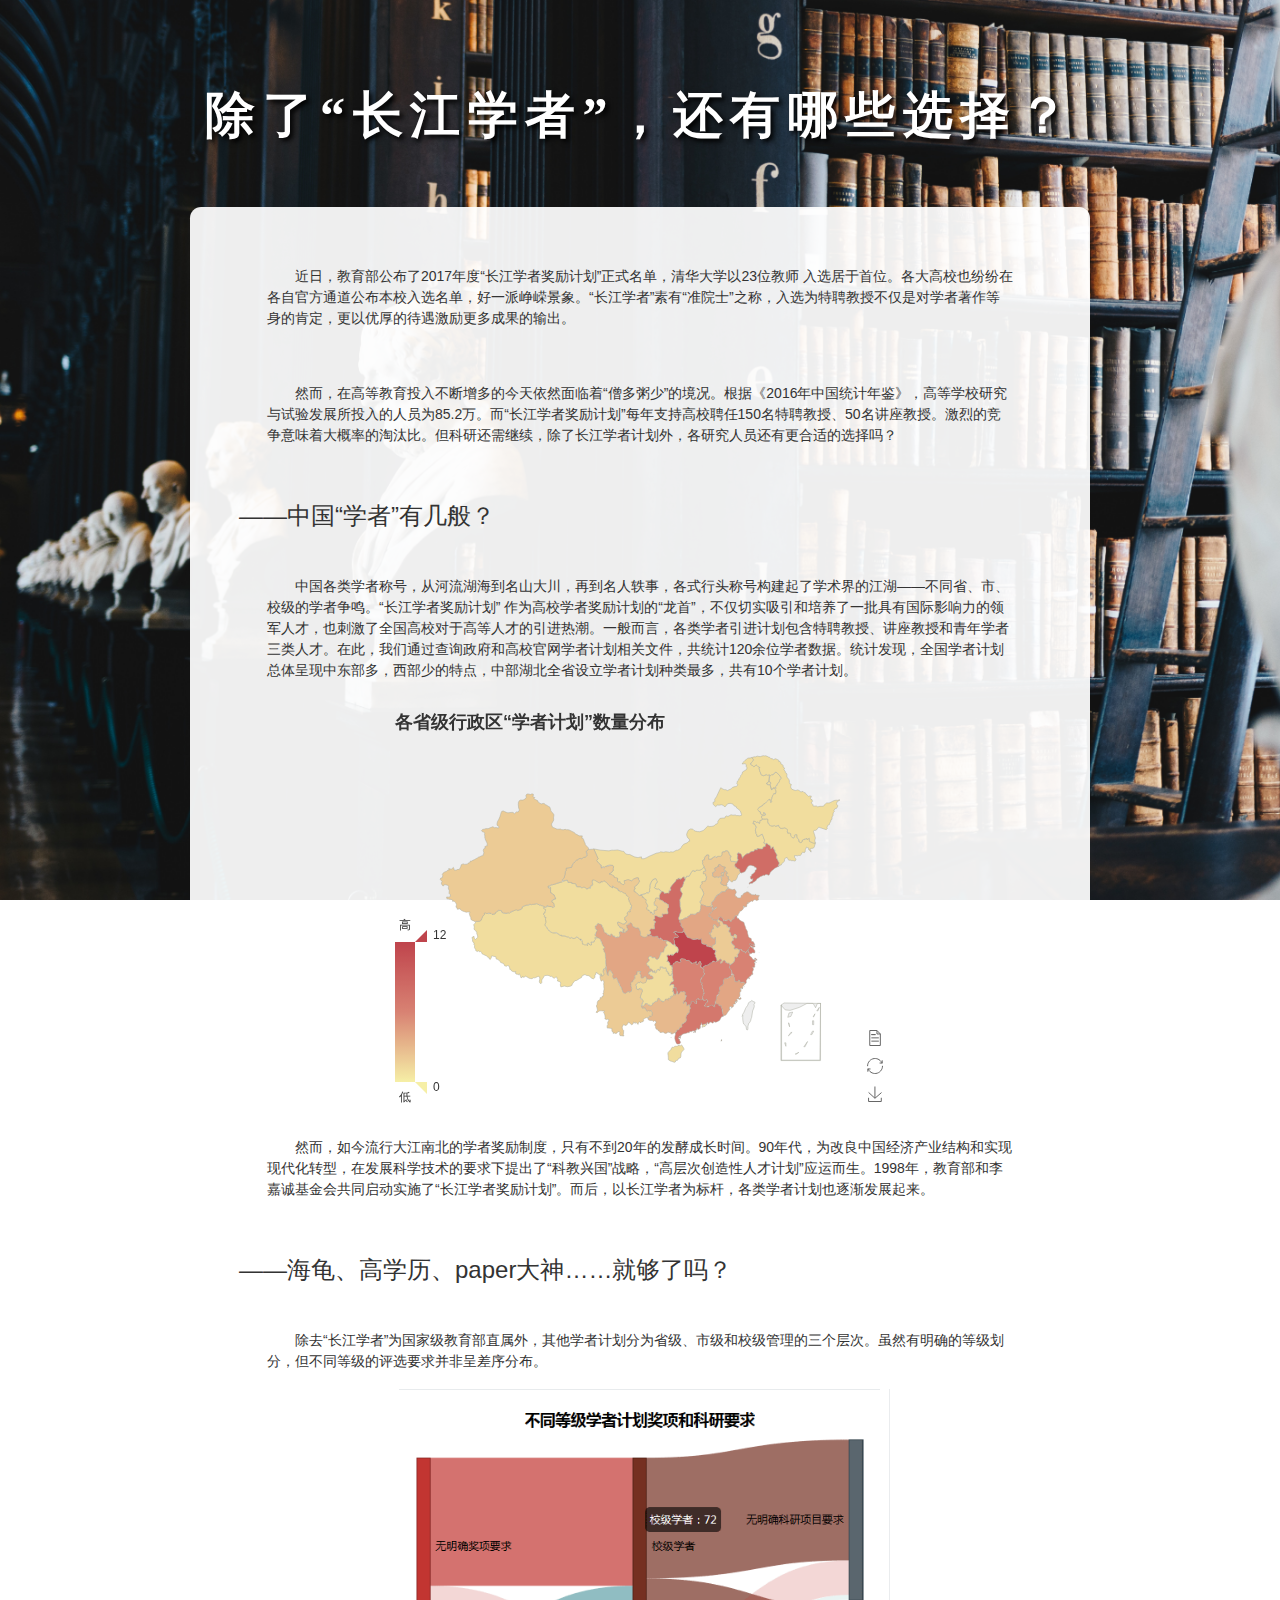
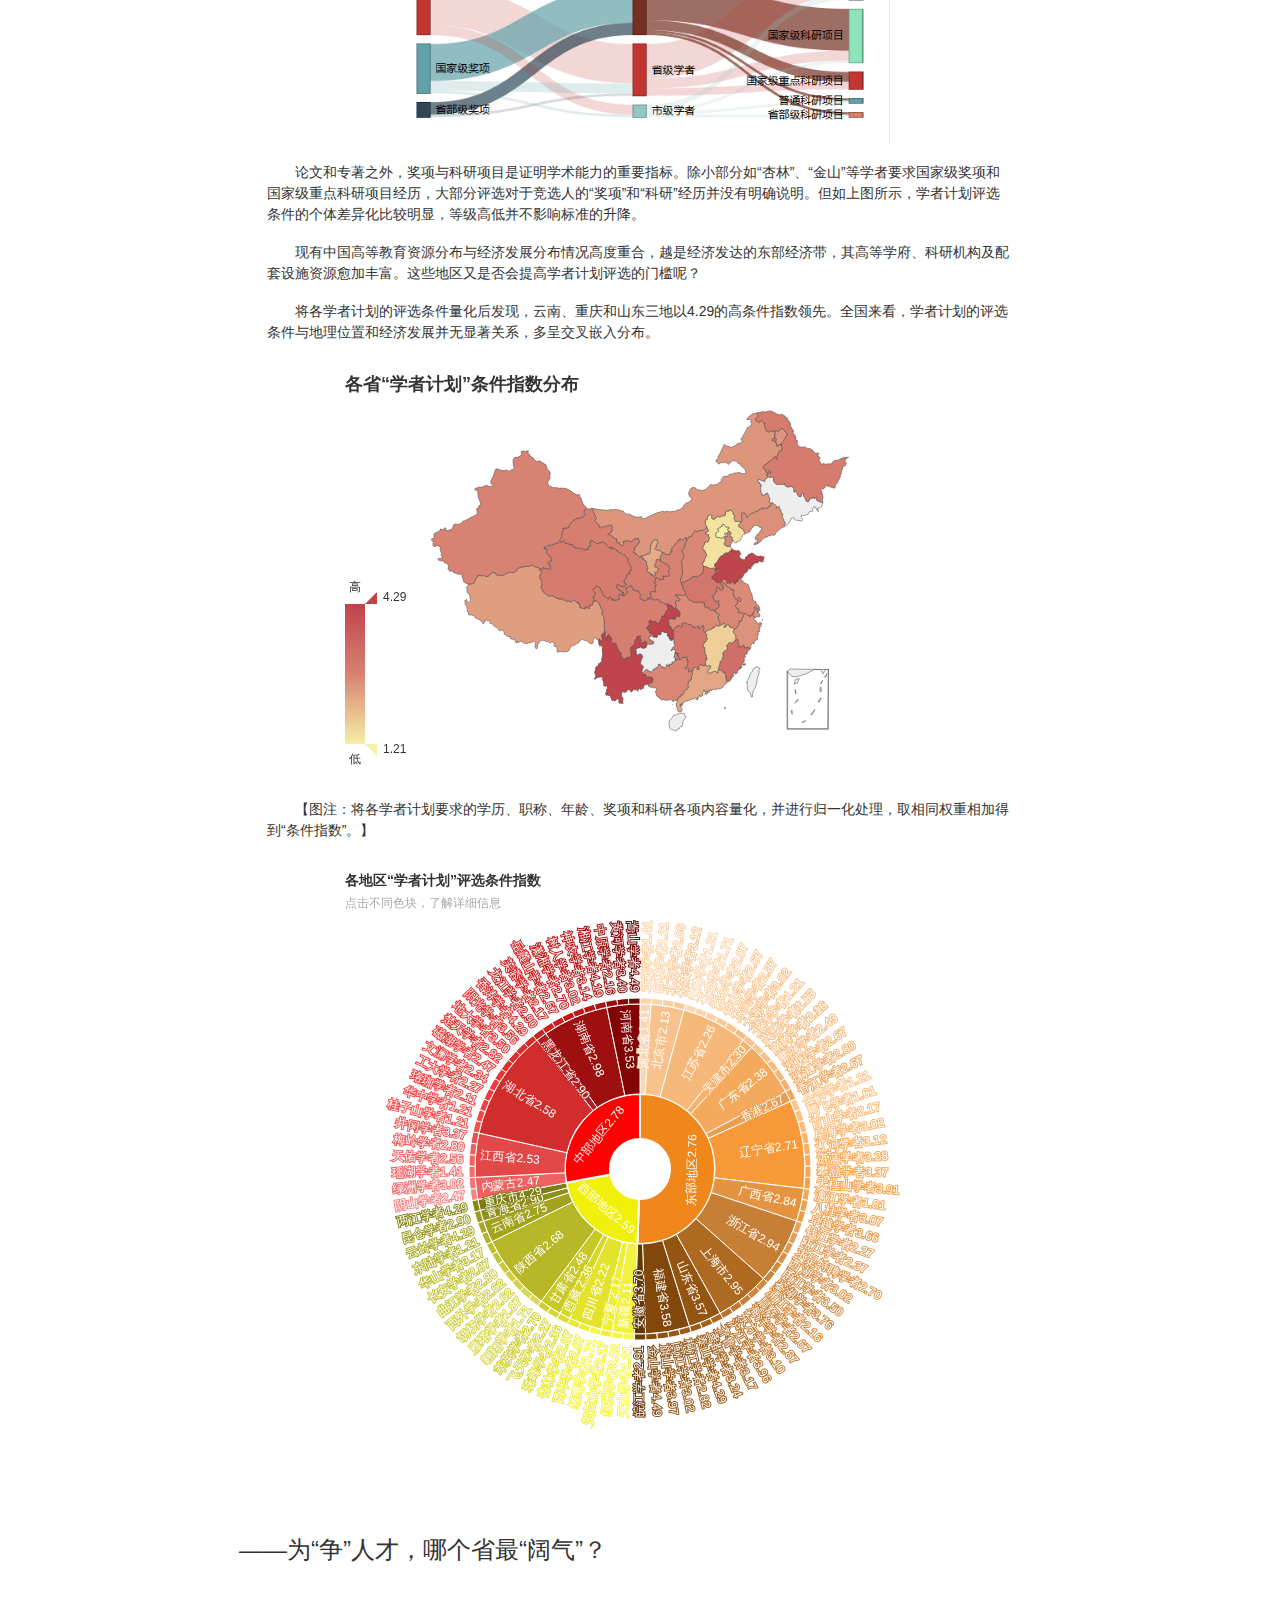
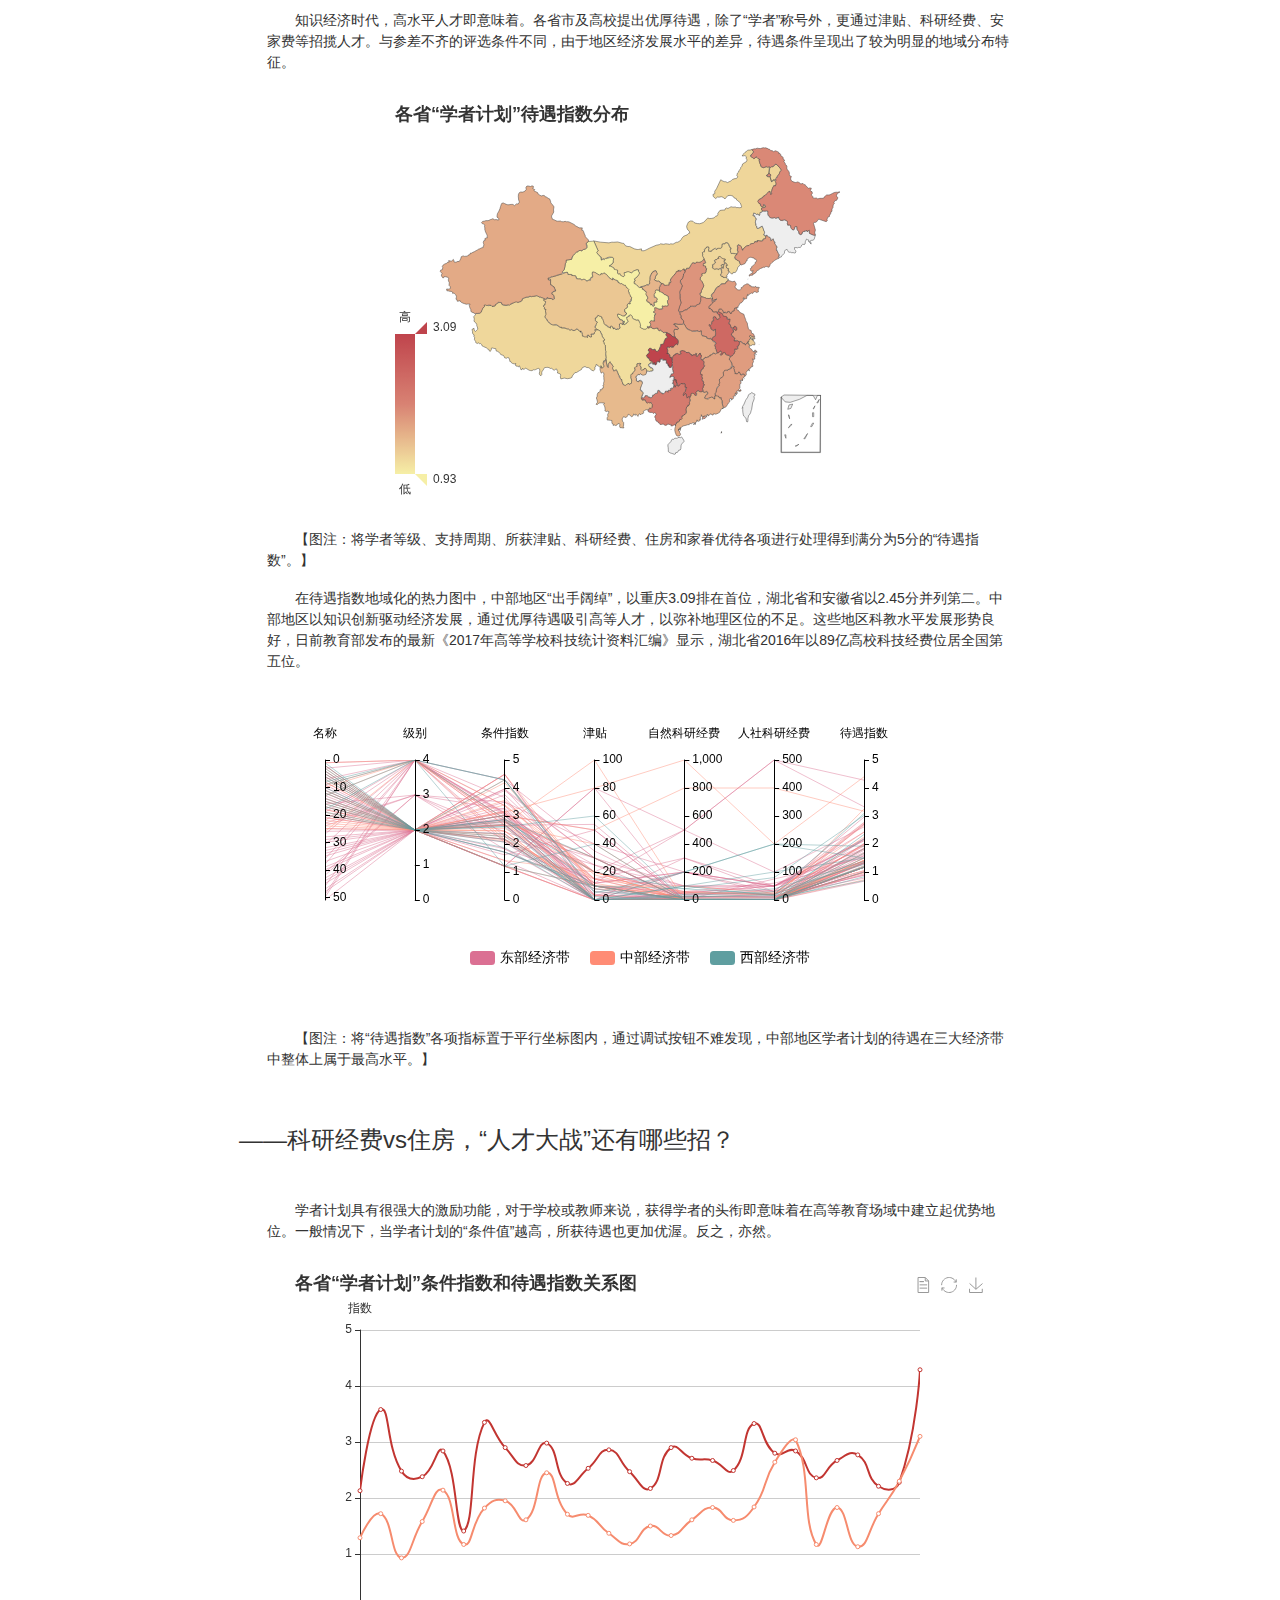
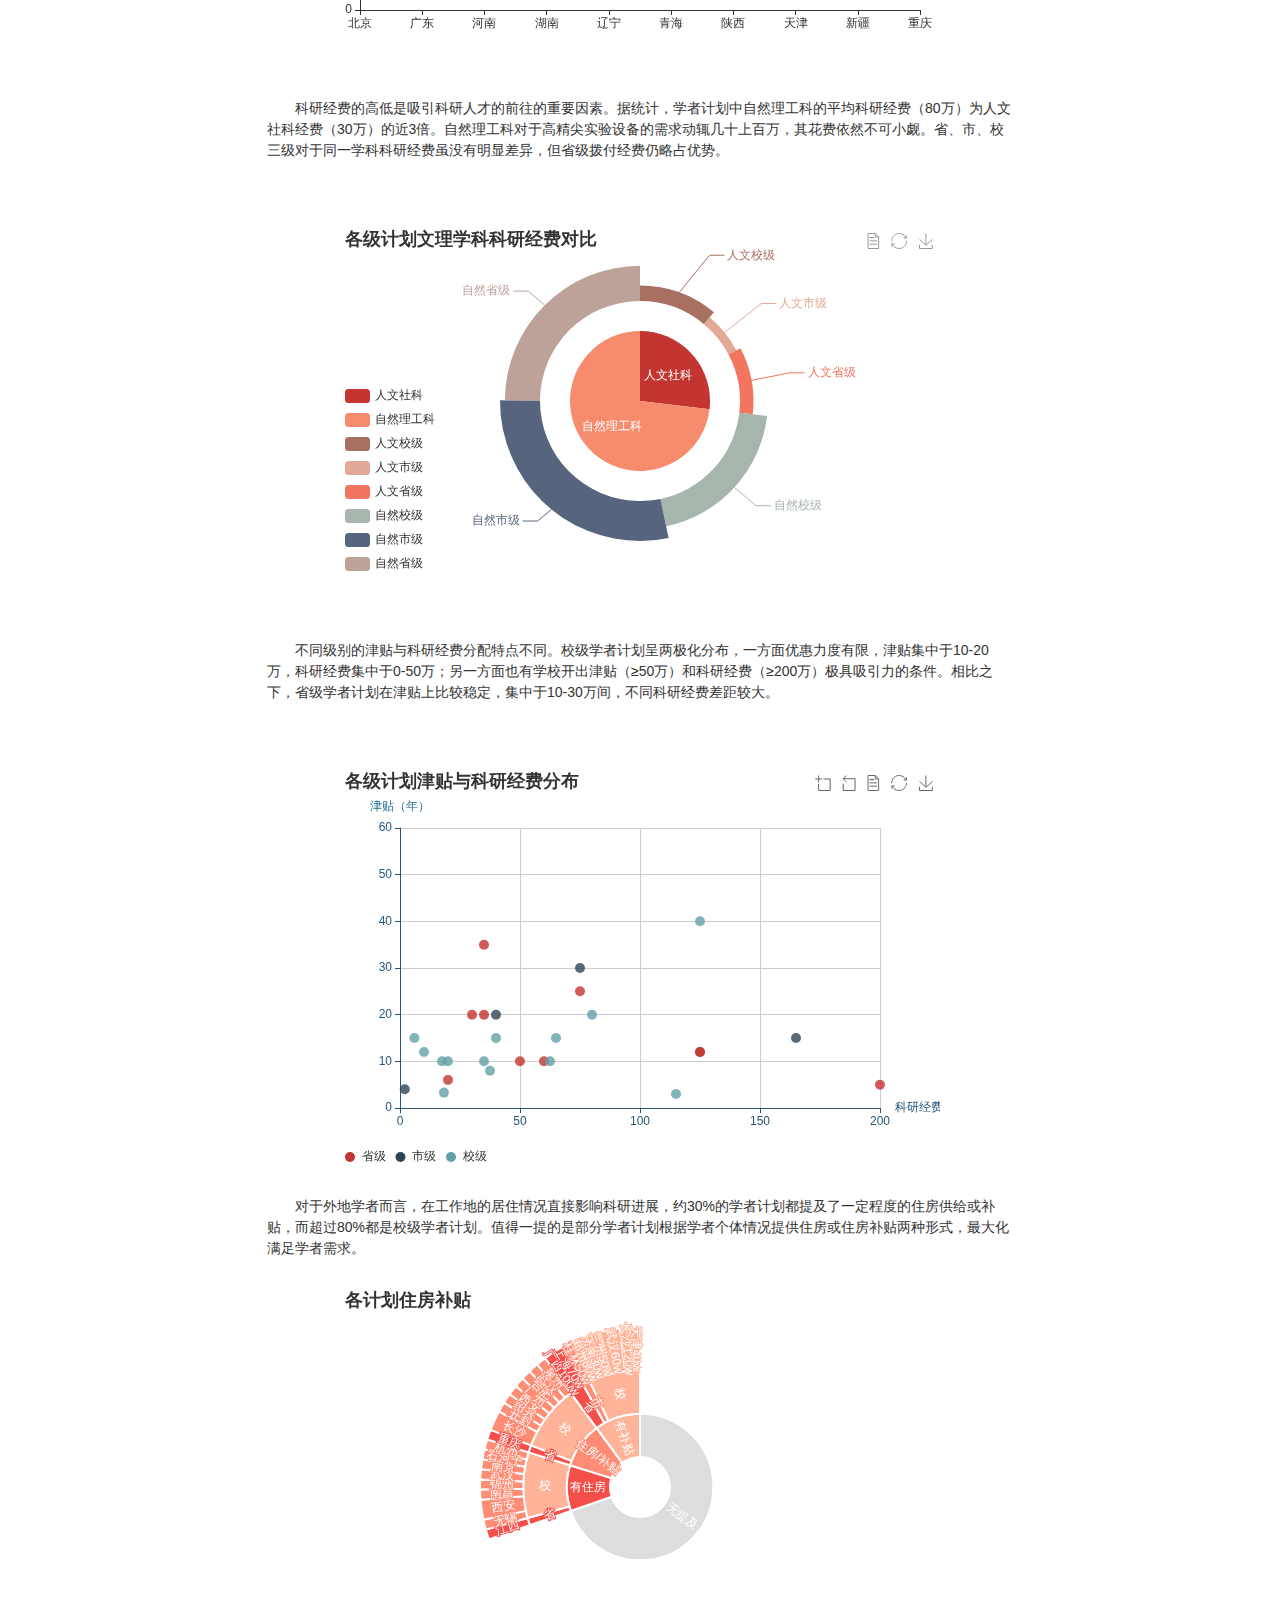
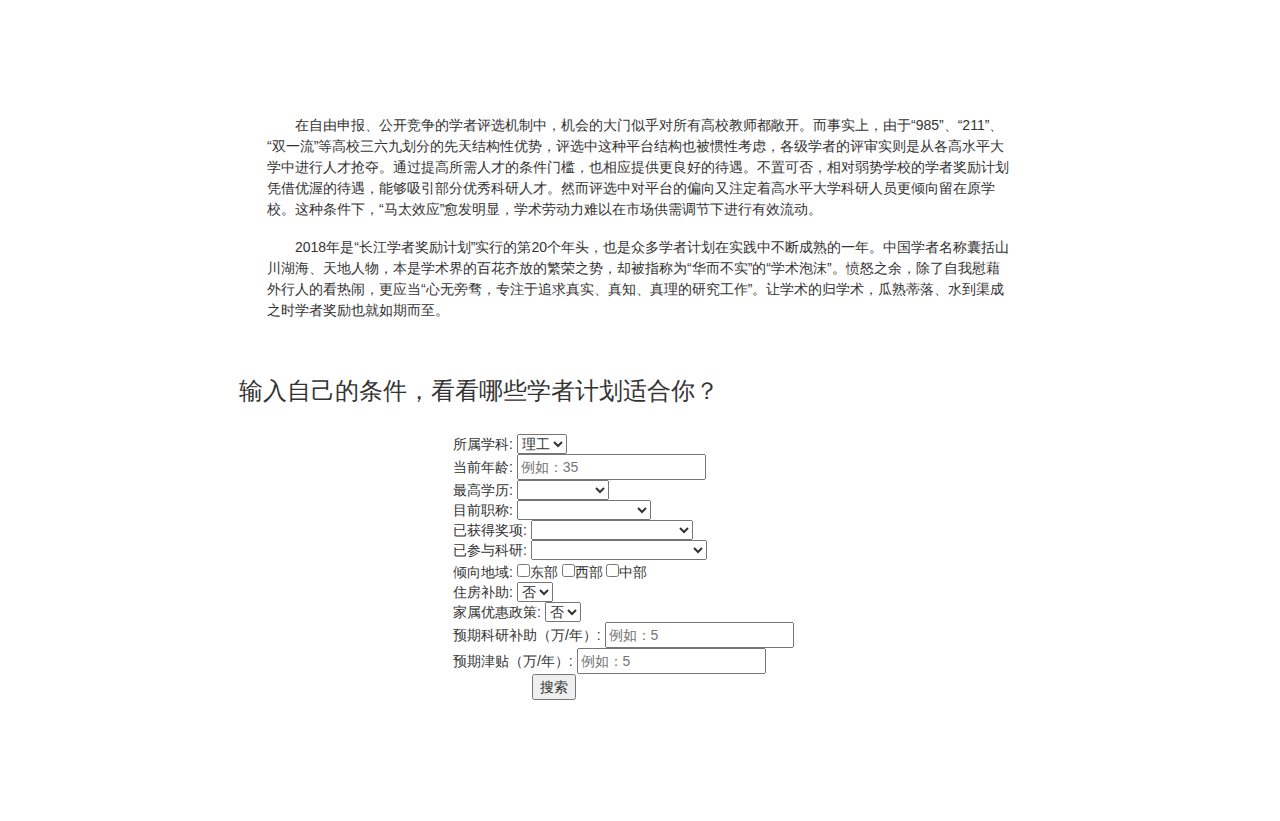
==== commit f60673fa: "Update index.html" ====
--- a/index.html
+++ b/index.html
@@ -1995,9 +1995,8 @@
 				}
 				myChart.setOption(option);
 			</script>
-
+                        
 			<p>对于外地学者而言，在工作地的居住情况直接影响科研进展，约30%的学者计划都提及了一定程度的住房供给或补贴，而超过80%都是校级学者计划。值得一提的是部分学者计划根据学者个体情况提供住房或住房补贴两种形式，最大化满足学者需求。</p>
-			<br>
             <div id="house" class="chart" style="width:600px;height:400px;">
 			</div>
 			<script type="text/javascript">
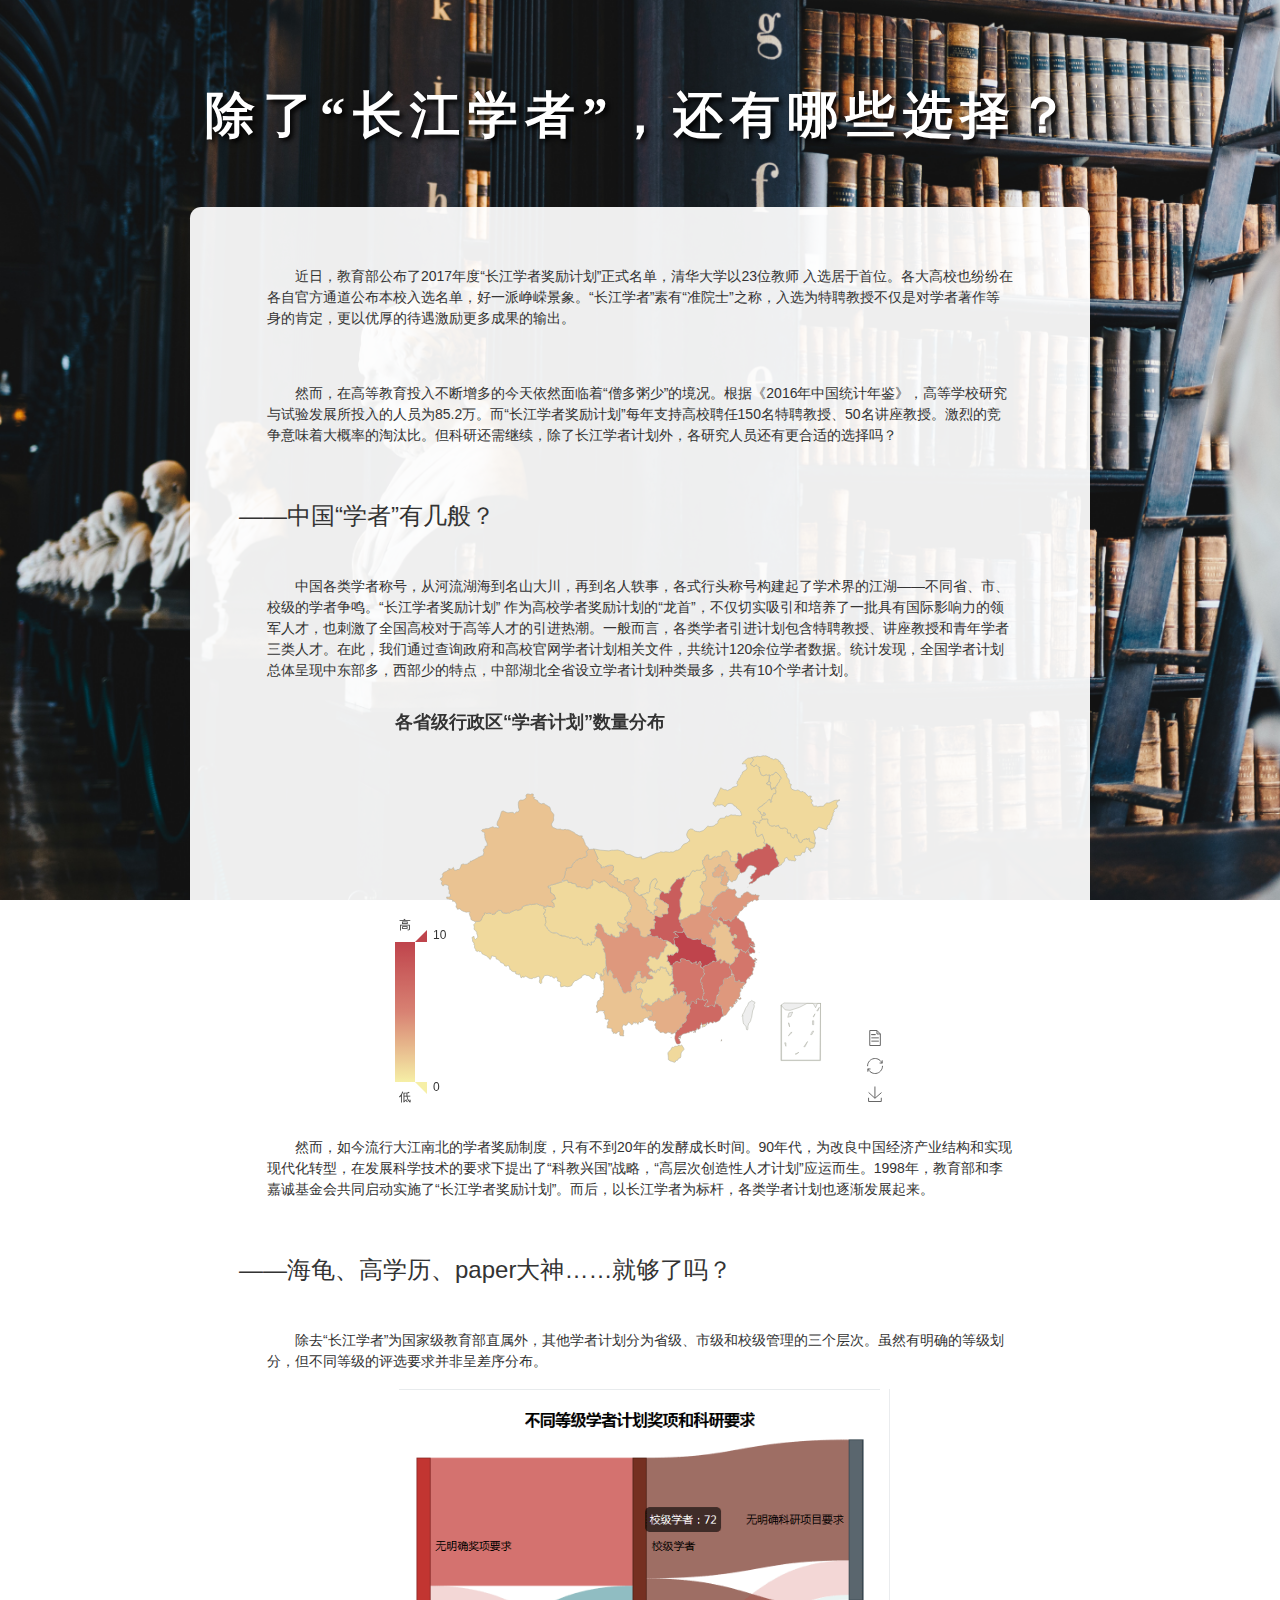
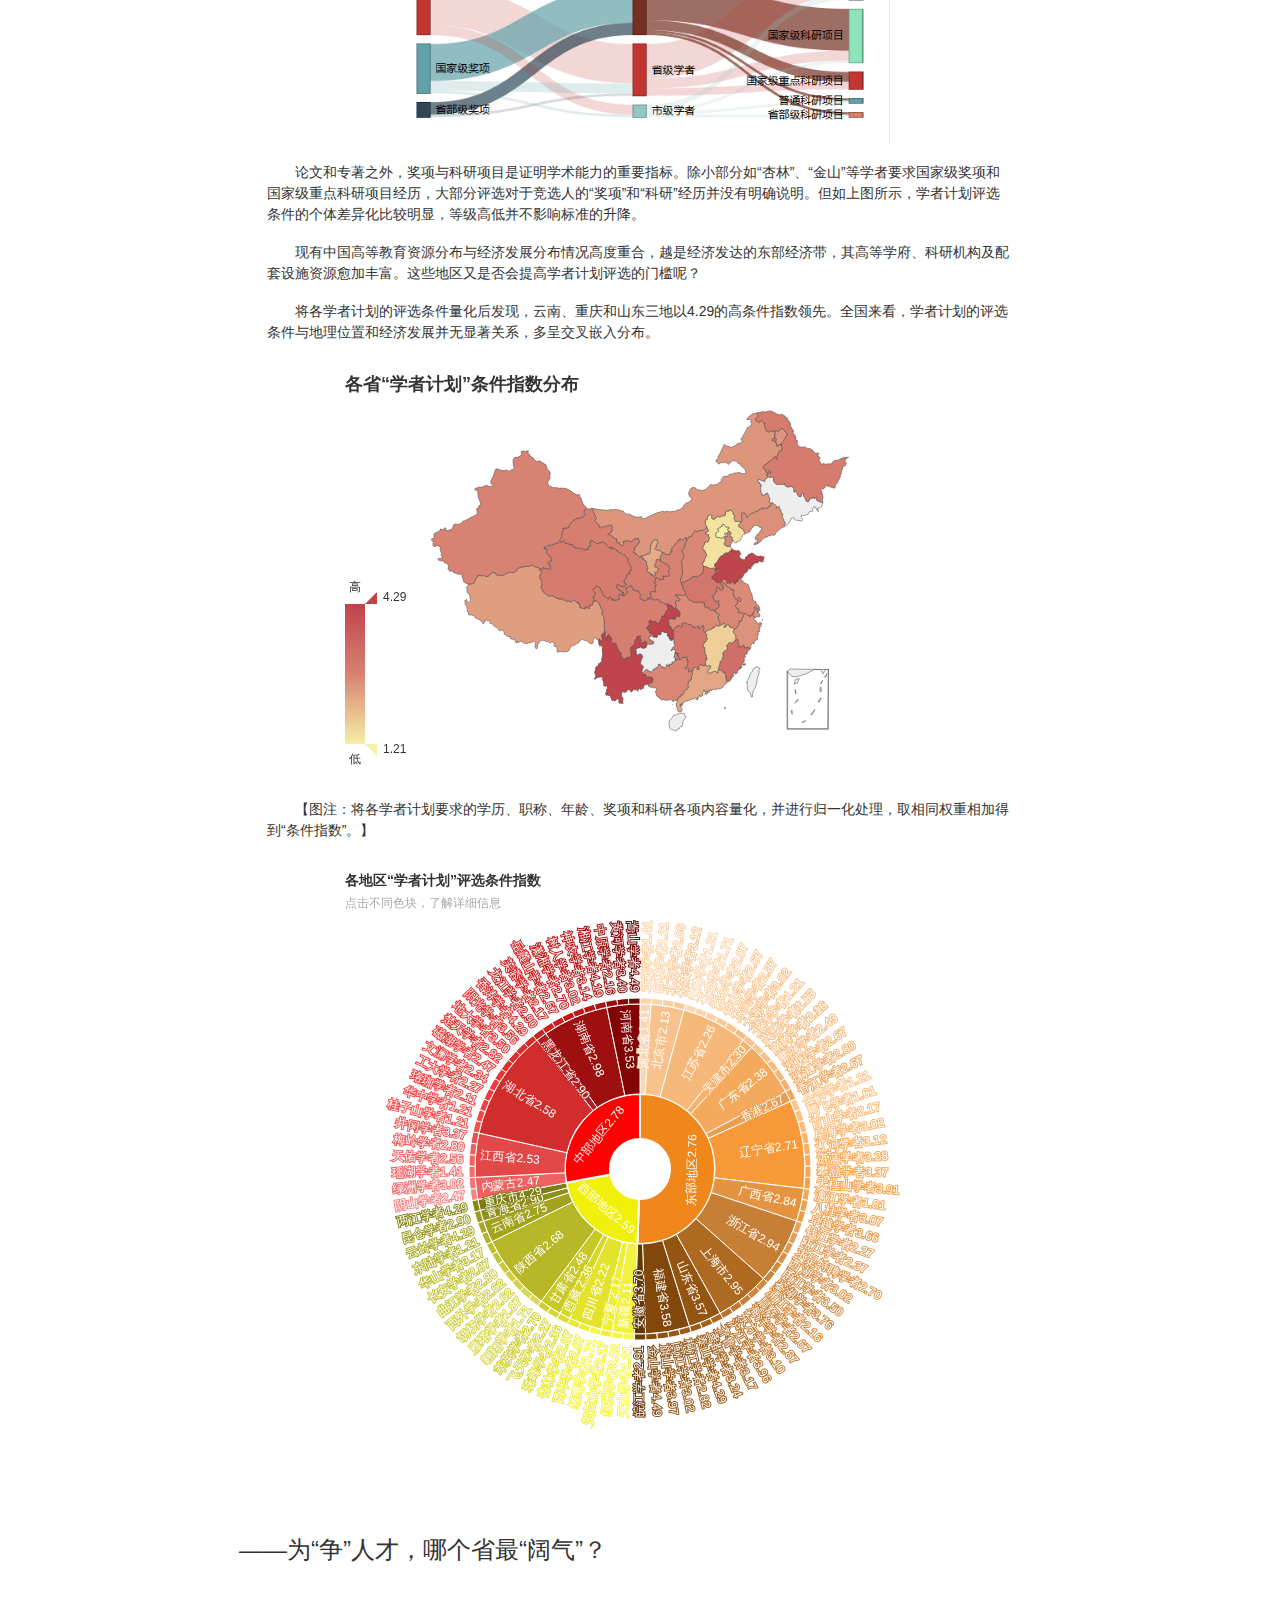
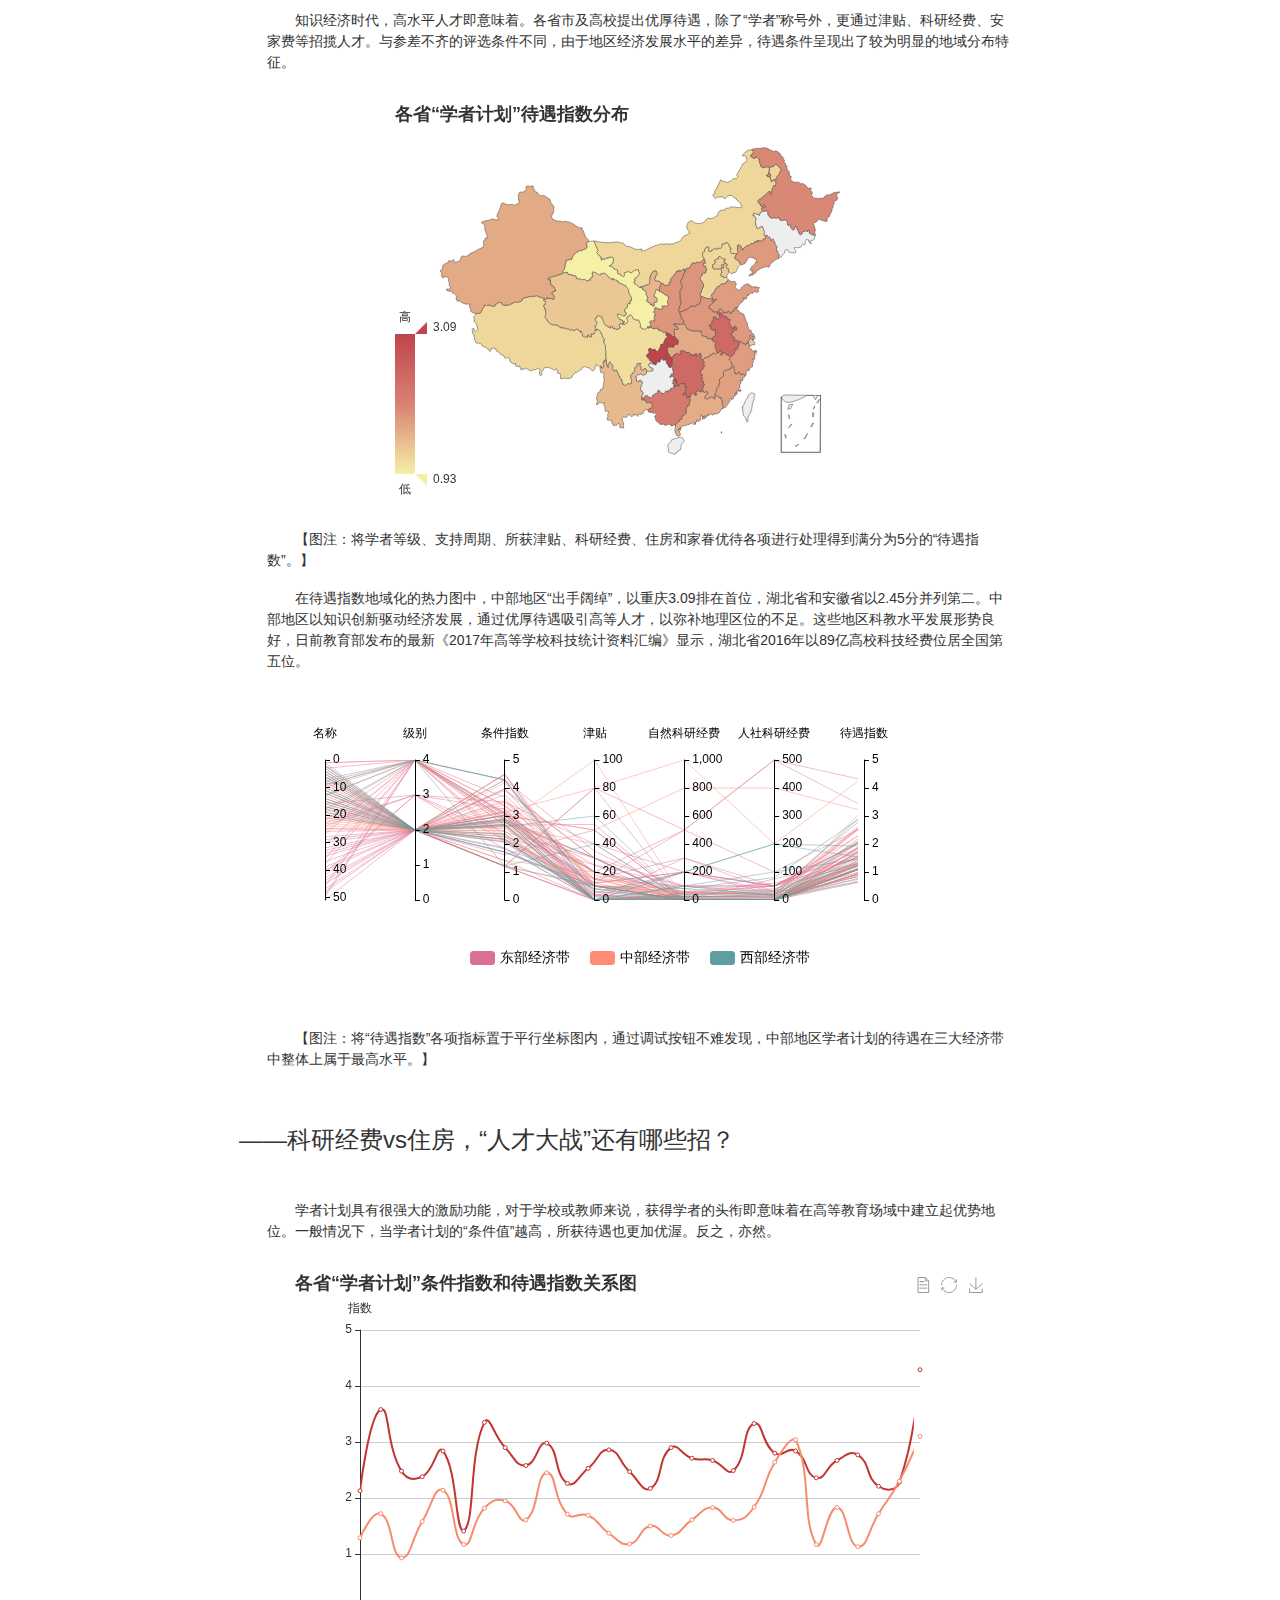
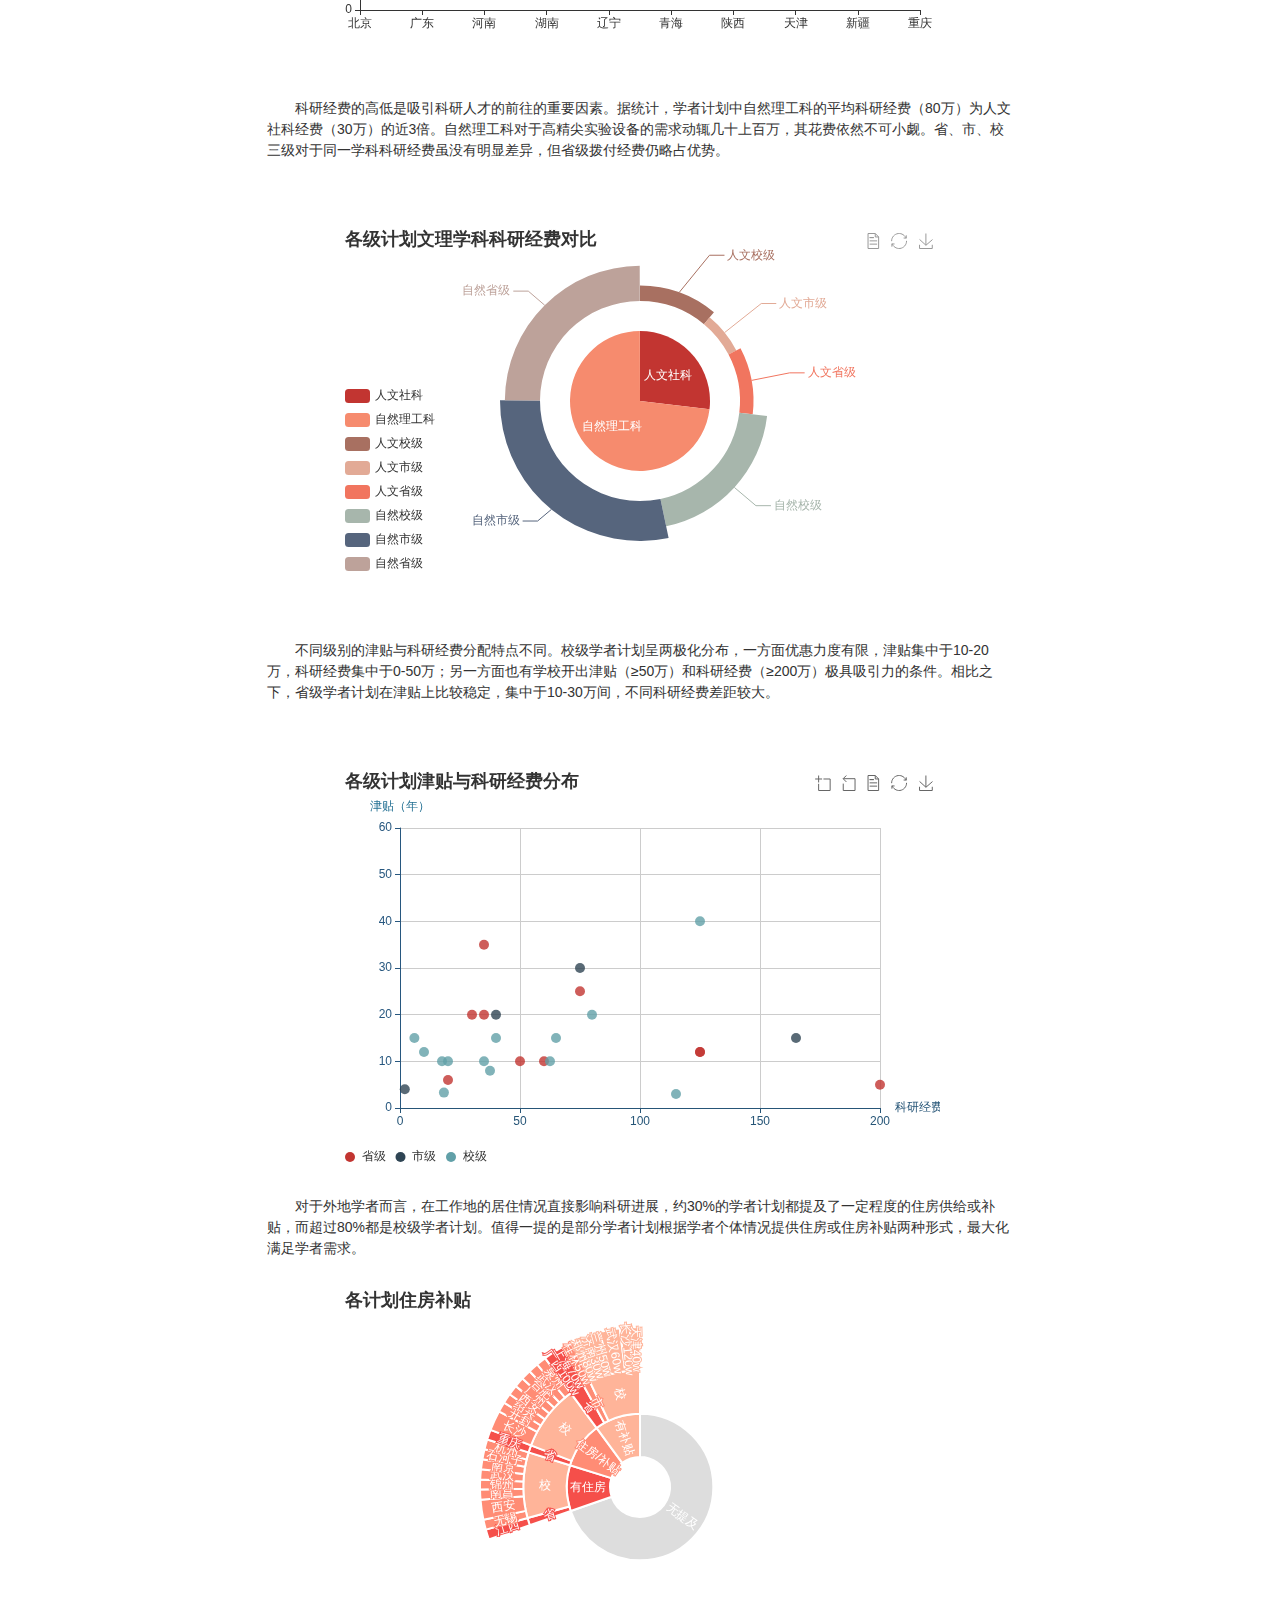
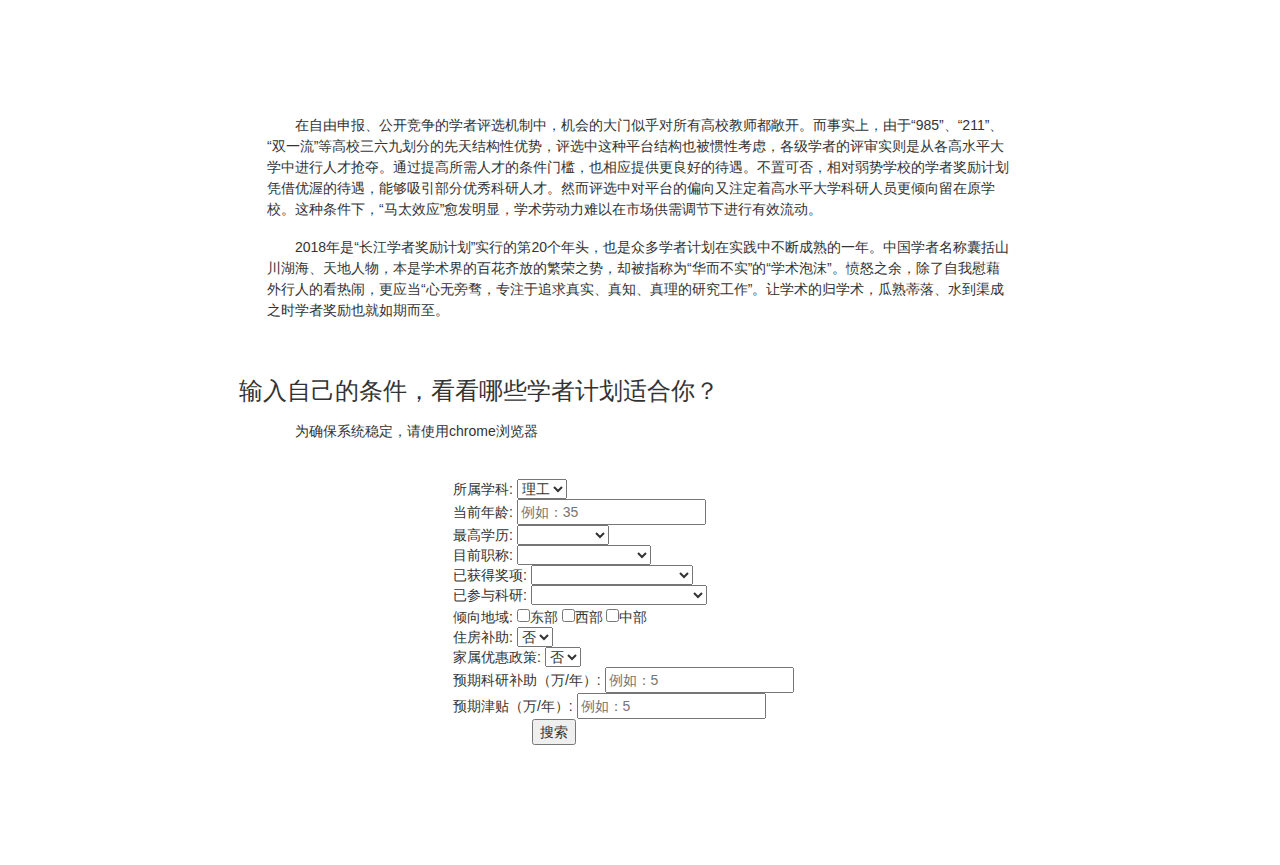
==== commit c65ad1a5: "Update index.html" ====
--- a/index.html
+++ b/index.html
@@ -50,7 +50,7 @@
     },
     dataRange: {
         min: 0,
-        max: 12,
+        max: 10,
         x: "left",
         y: "bottom",
         text: ["高", "低"],
@@ -154,7 +154,7 @@
                     name: "黑龙江"
                 },
                 {
-                    value: 12,
+                    value: 10,
                     name: "湖北"
                 },
                 {
@@ -2239,8 +2239,11 @@
 
 	<br>
     <h3>输入自己的条件，看看哪些学者计划适合你？</h3>
-    <br>
-	<div class="container">
+  
+			<p>为确保系统稳定，请使用chrome浏览器</p>
+			
+	<br>
+			<div class="container">
 			<div class="row">
 				<div class="col-md-2"></div>
 				<div class="col-md-7">
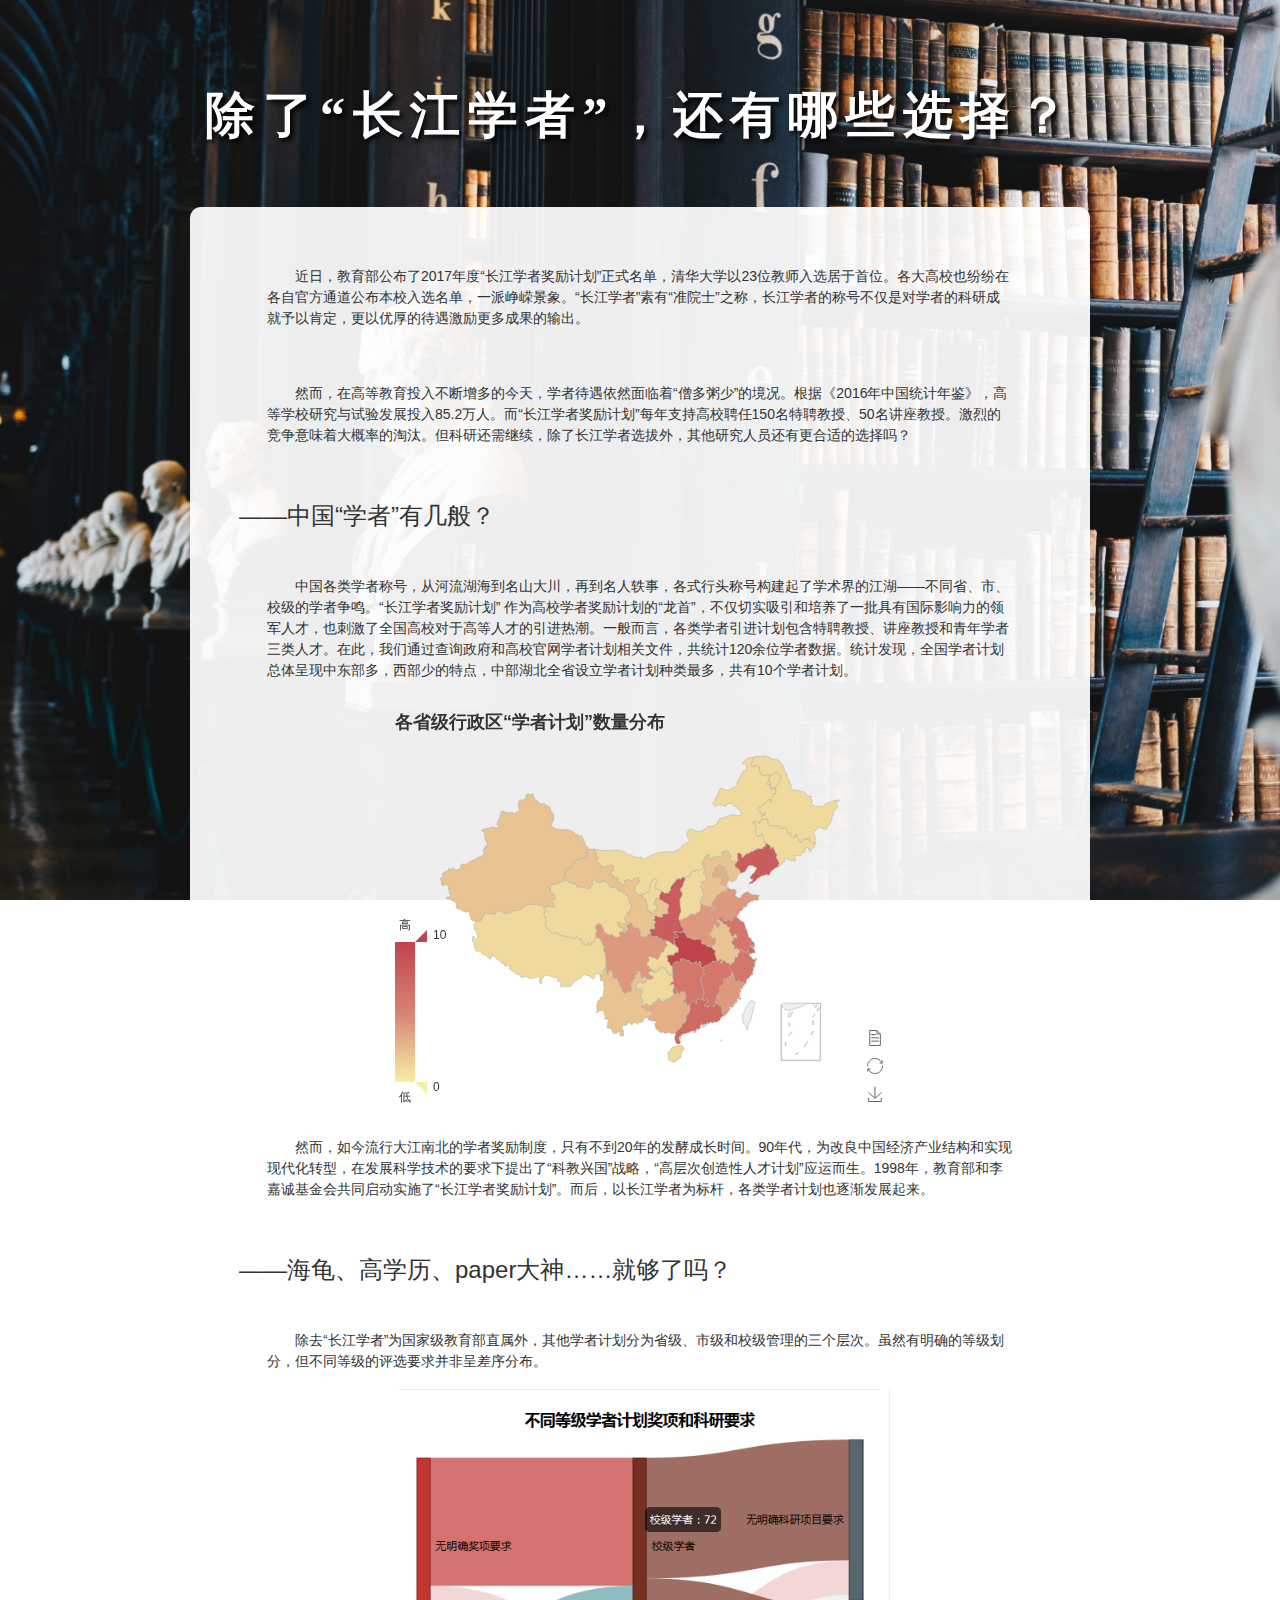
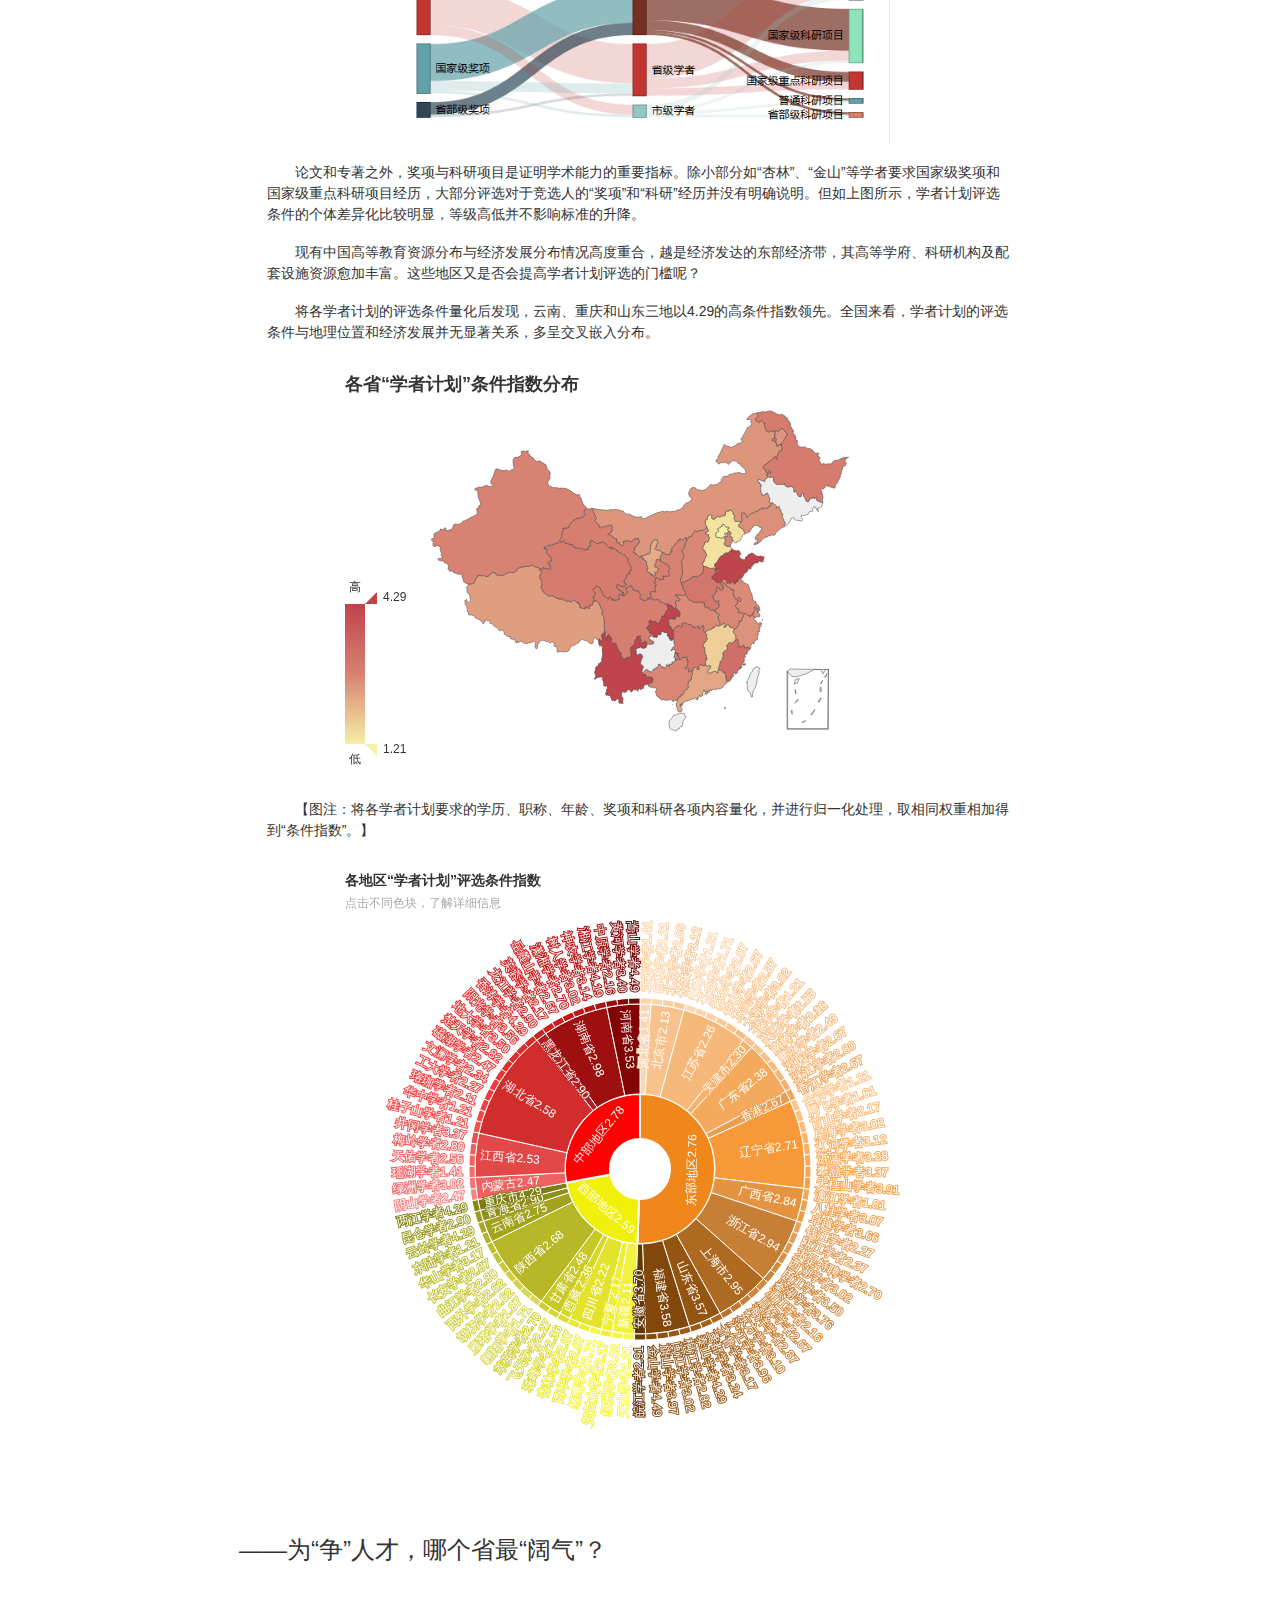
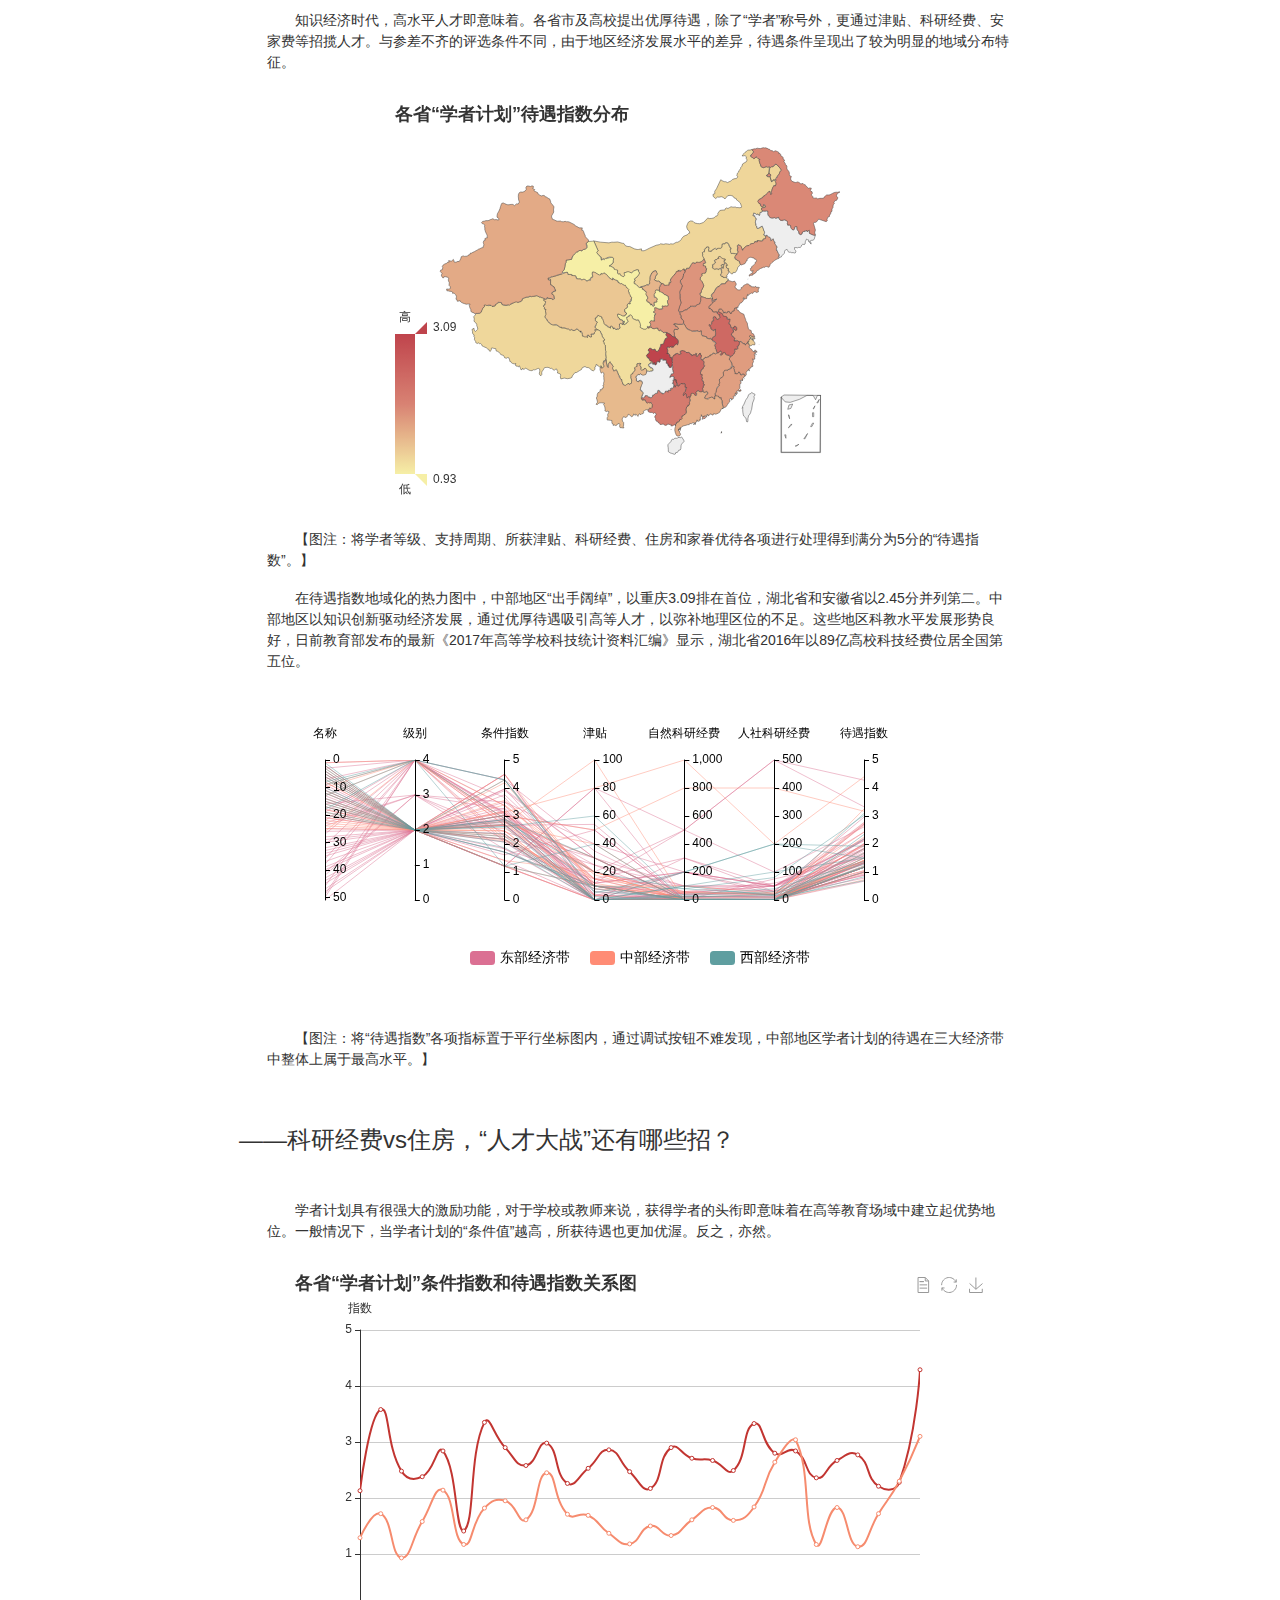
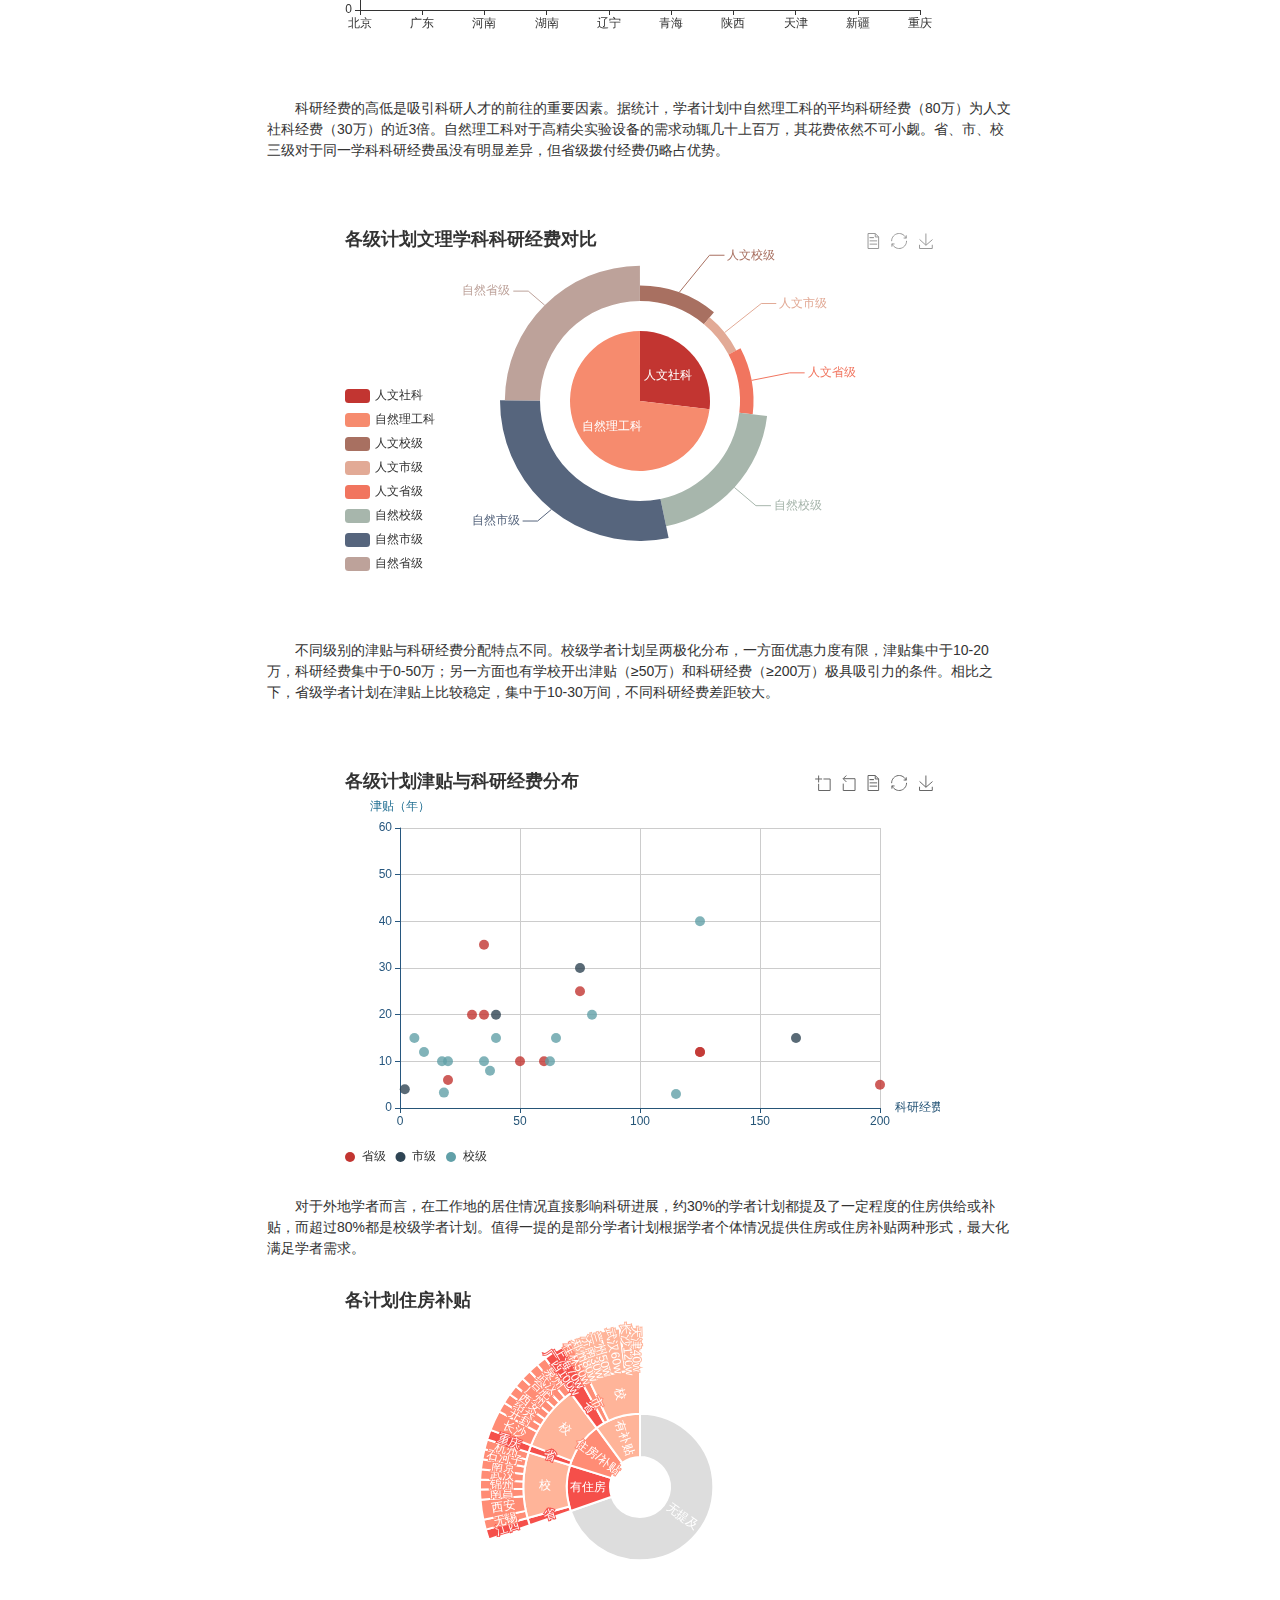
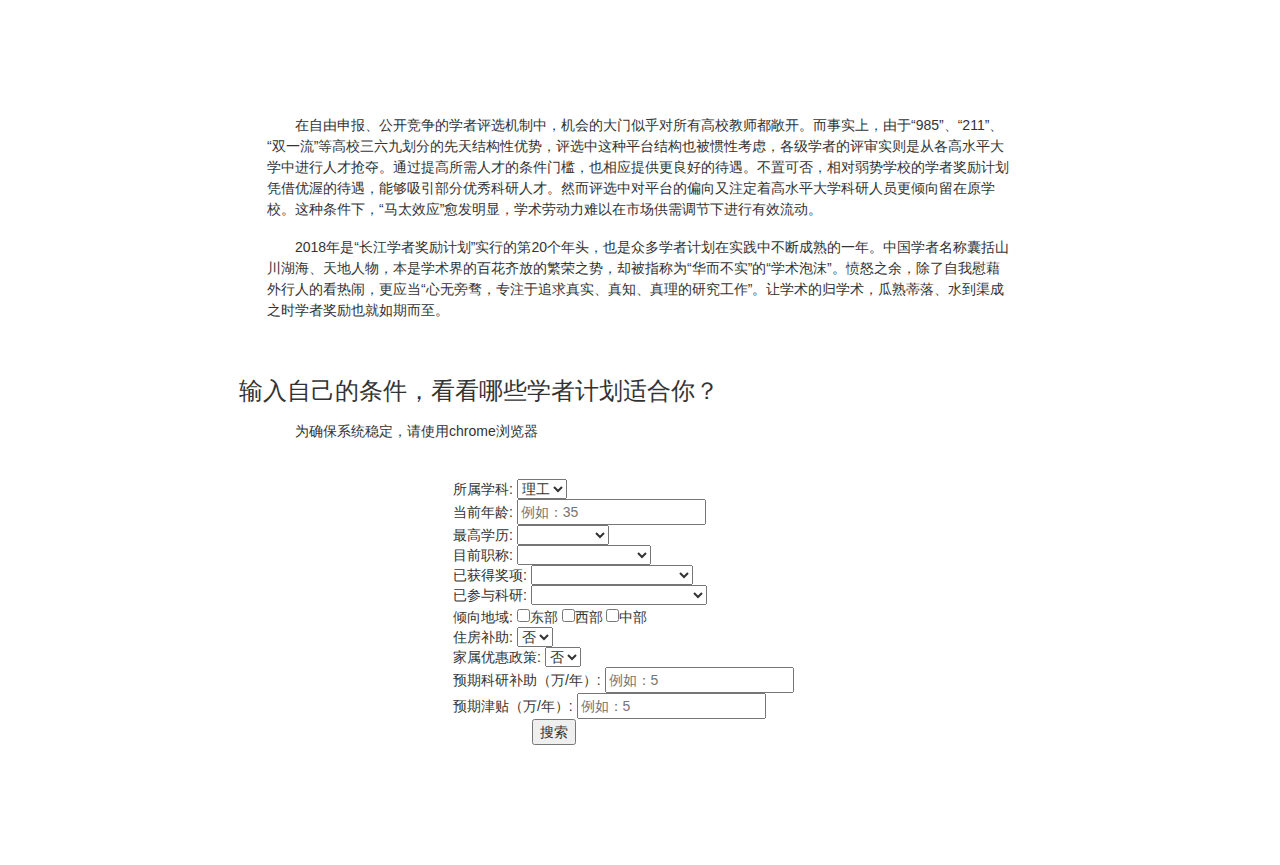
==== commit 760ccb8c: "Update index.html" ====
--- a/index.html
+++ b/index.html
@@ -22,9 +22,9 @@
 		</header>
 		<div class="toc"></div>
 		<article>
-			<p>近日，教育部公布了2017年度“长江学者奖励计划”正式名单，清华大学以23位教师 入选居于首位。各大高校也纷纷在各自官方通道公布本校入选名单，好一派峥嵘景象。“长江学者”素有“准院士”之称，入选为特聘教授不仅是对学者著作等身的肯定，更以优厚的待遇激励更多成果的输出。</p>
+			<p>近日，教育部公布了2017年度“长江学者奖励计划”正式名单，清华大学以23位教师入选居于首位。各大高校也纷纷在各自官方通道公布本校入选名单，一派峥嵘景象。“长江学者”素有“准院士”之称，长江学者的称号不仅是对学者的科研成就予以肯定，更以优厚的待遇激励更多成果的输出。</p>
 			<br>
-			<p>然而，在高等教育投入不断增多的今天依然面临着“僧多粥少”的境况。根据《2016年中国统计年鉴》，高等学校研究与试验发展所投入的人员为85.2万。而“长江学者奖励计划”每年支持高校聘任150名特聘教授、50名讲座教授。激烈的竞争意味着大概率的淘汰比。但科研还需继续，除了长江学者计划外，各研究人员还有更合适的选择吗？</p>
+			<p>然而，在高等教育投入不断增多的今天，学者待遇依然面临着“僧多粥少”的境况。根据《2016年中国统计年鉴》，高等学校研究与试验发展投入85.2万人。而“长江学者奖励计划”每年支持高校聘任150名特聘教授、50名讲座教授。激烈的竞争意味着大概率的淘汰。但科研还需继续，除了长江学者选拔外，其他研究人员还有更合适的选择吗？</p>
 			
 <br>
 <h3>——中国“学者”有几般？</h3>
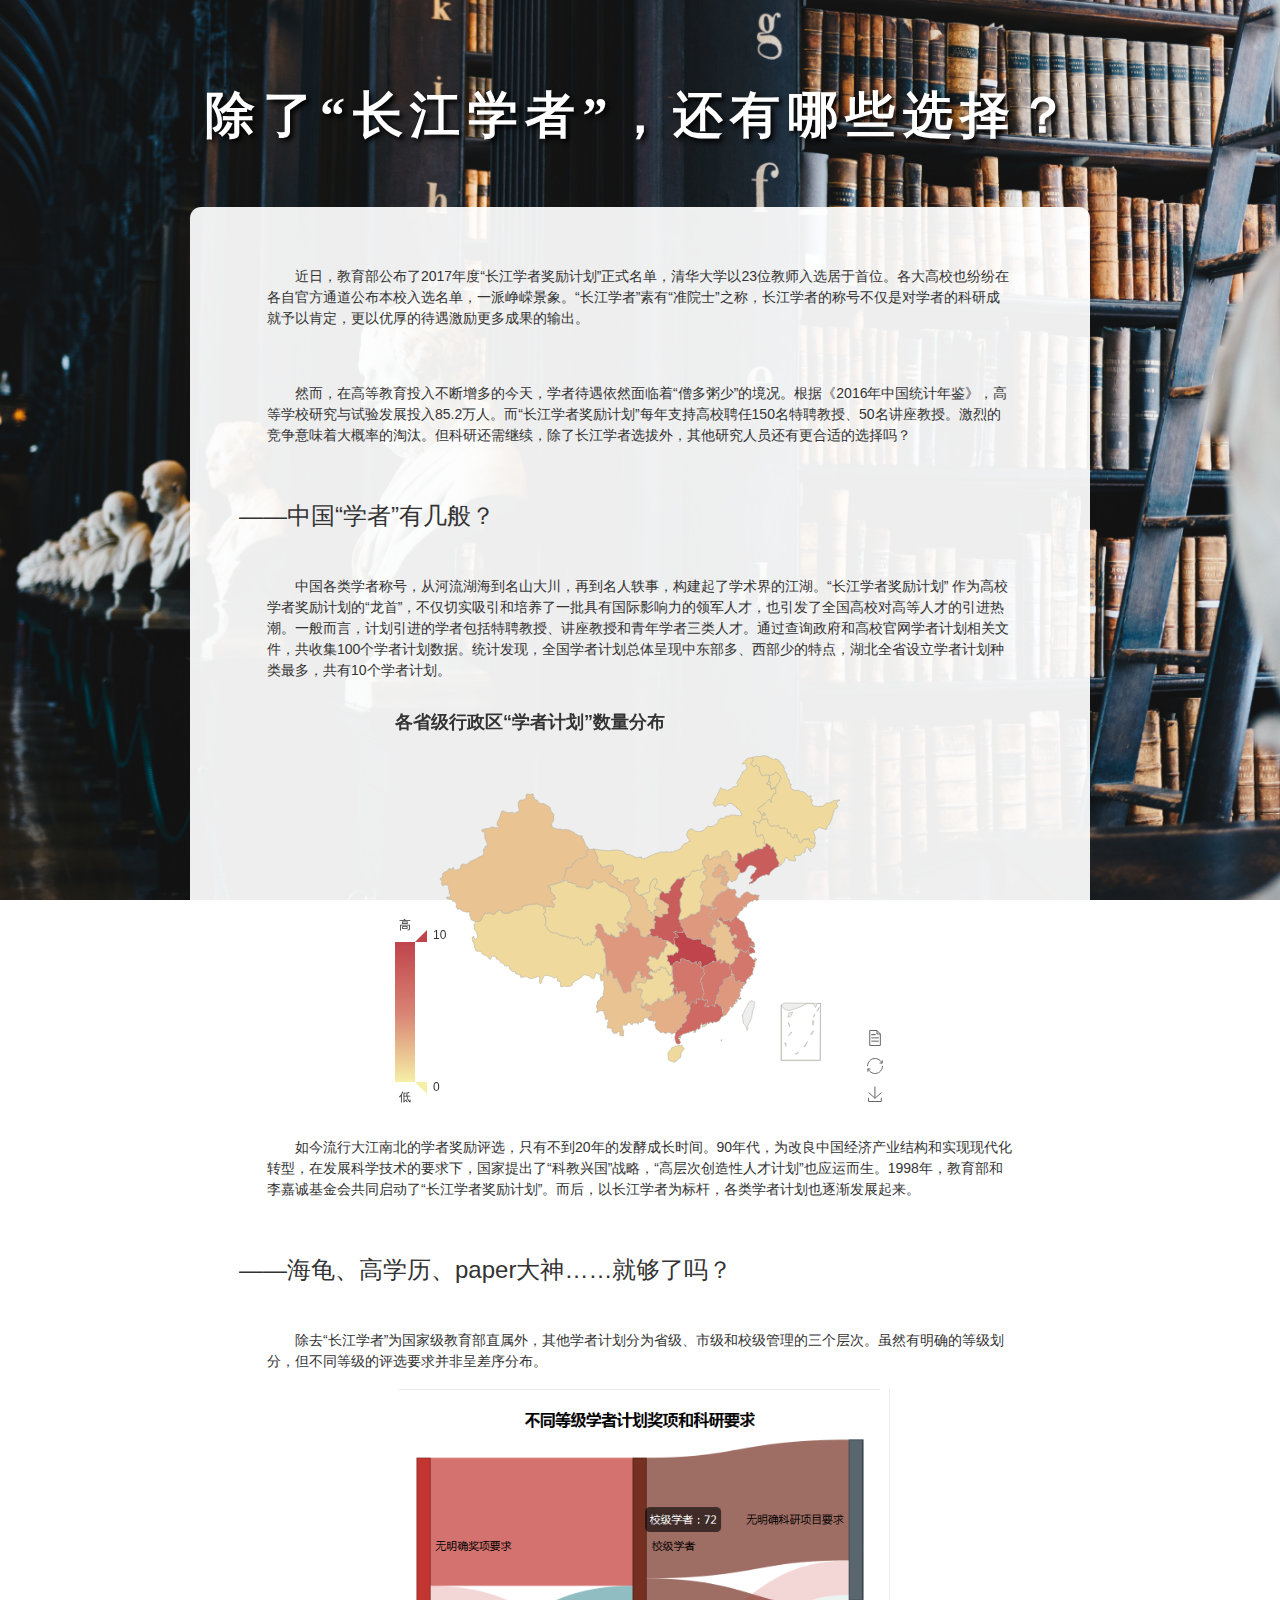
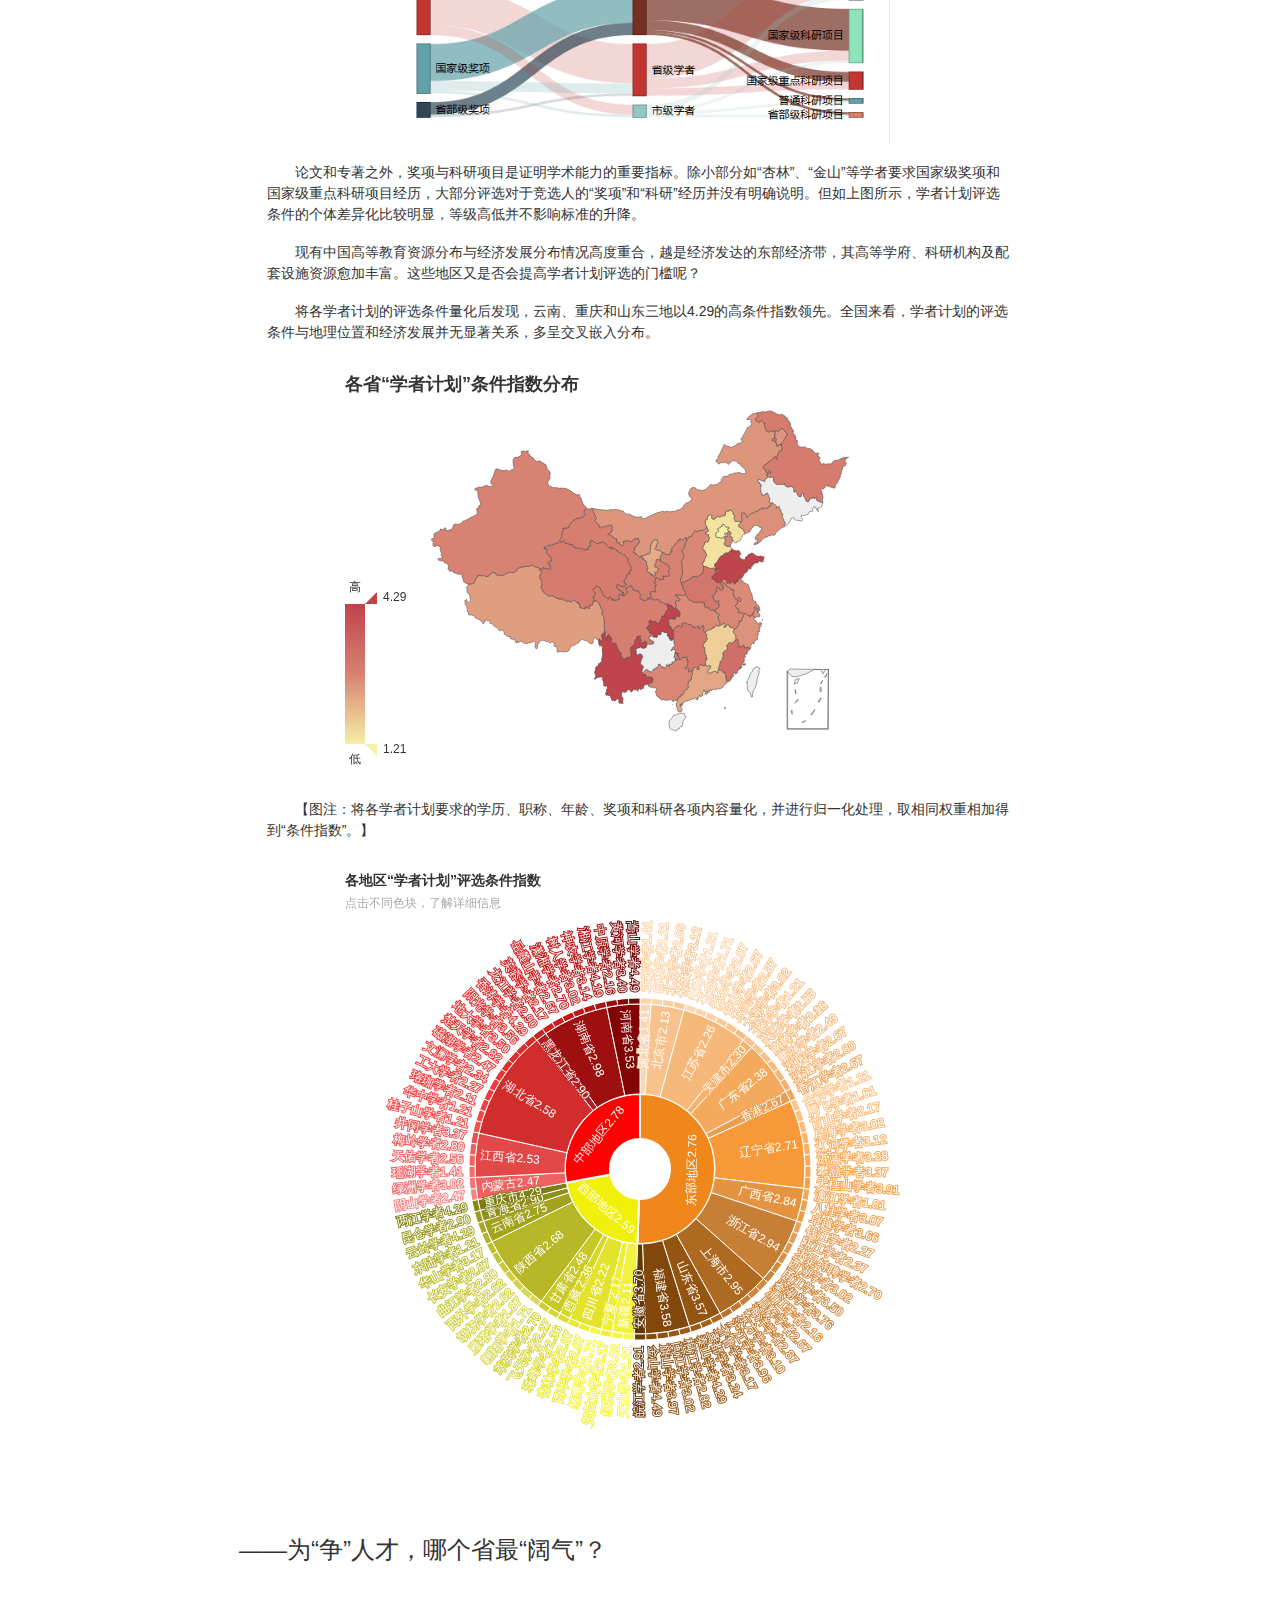
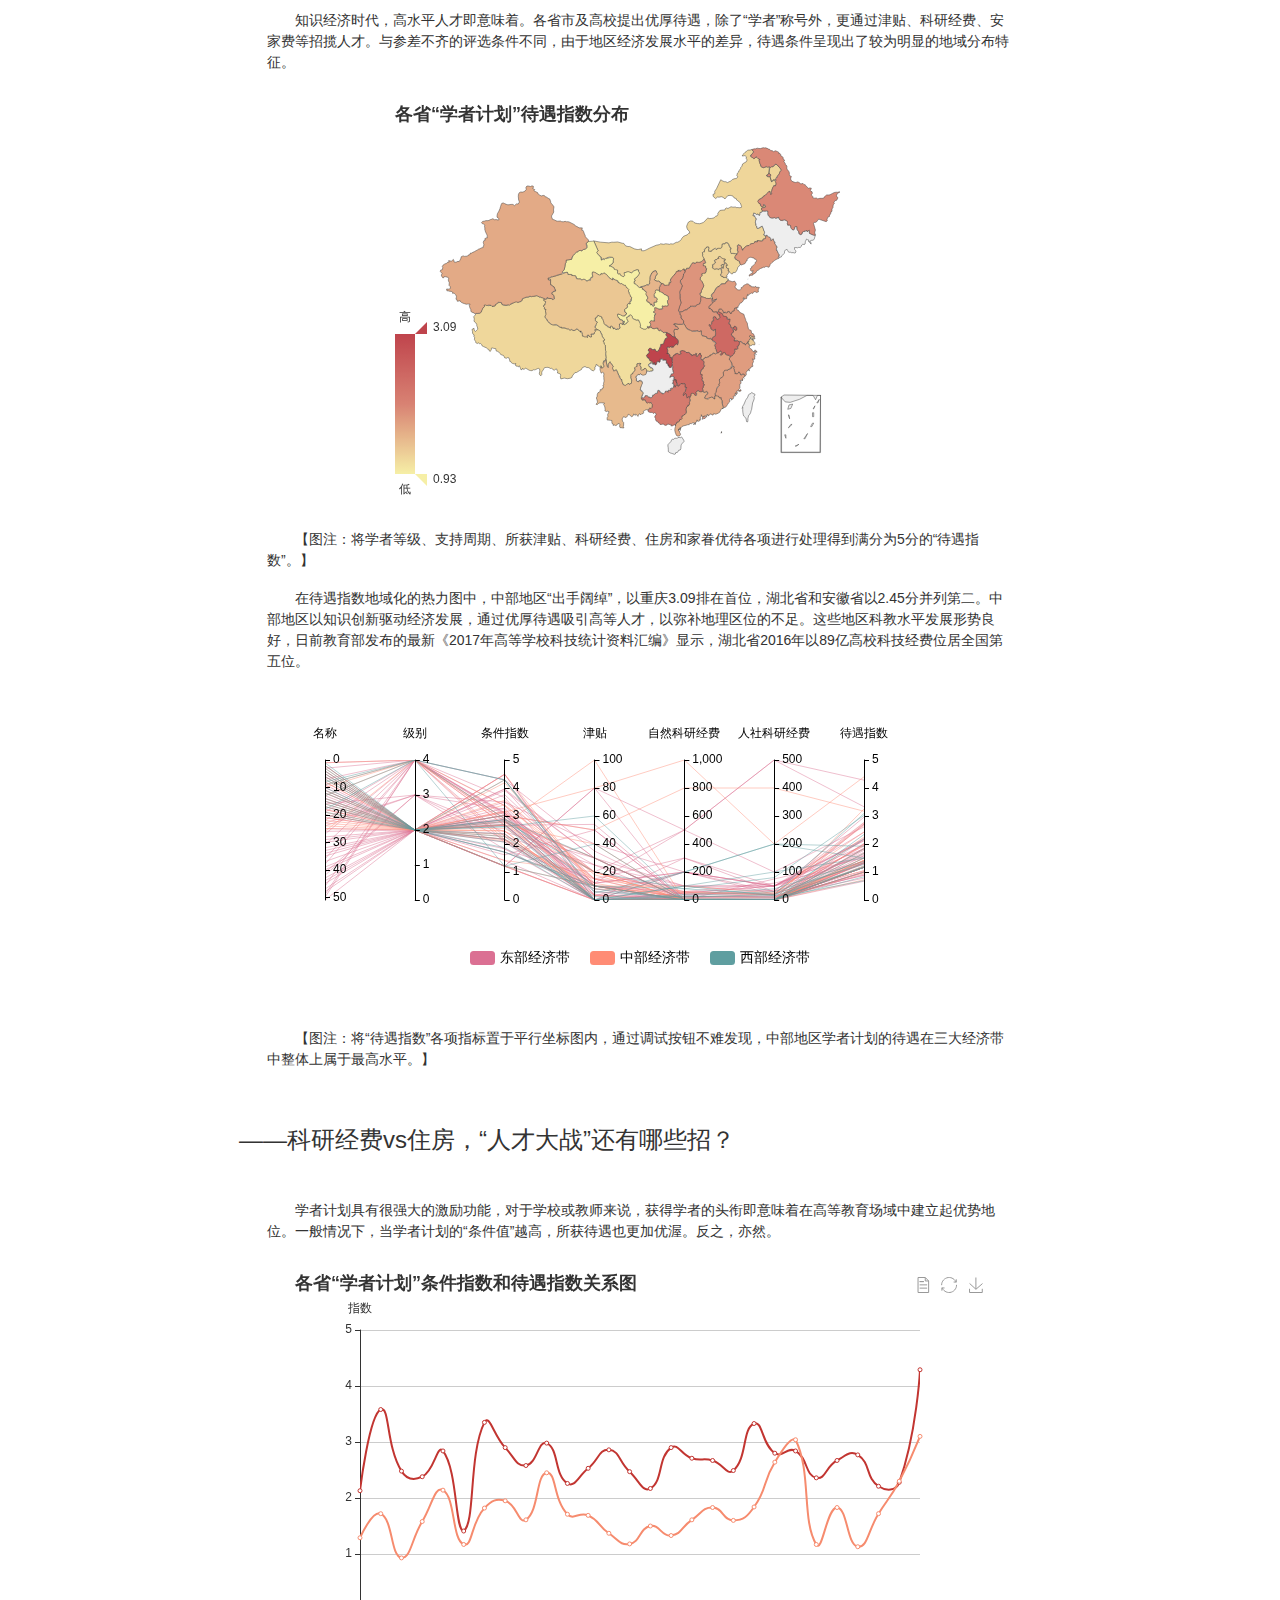
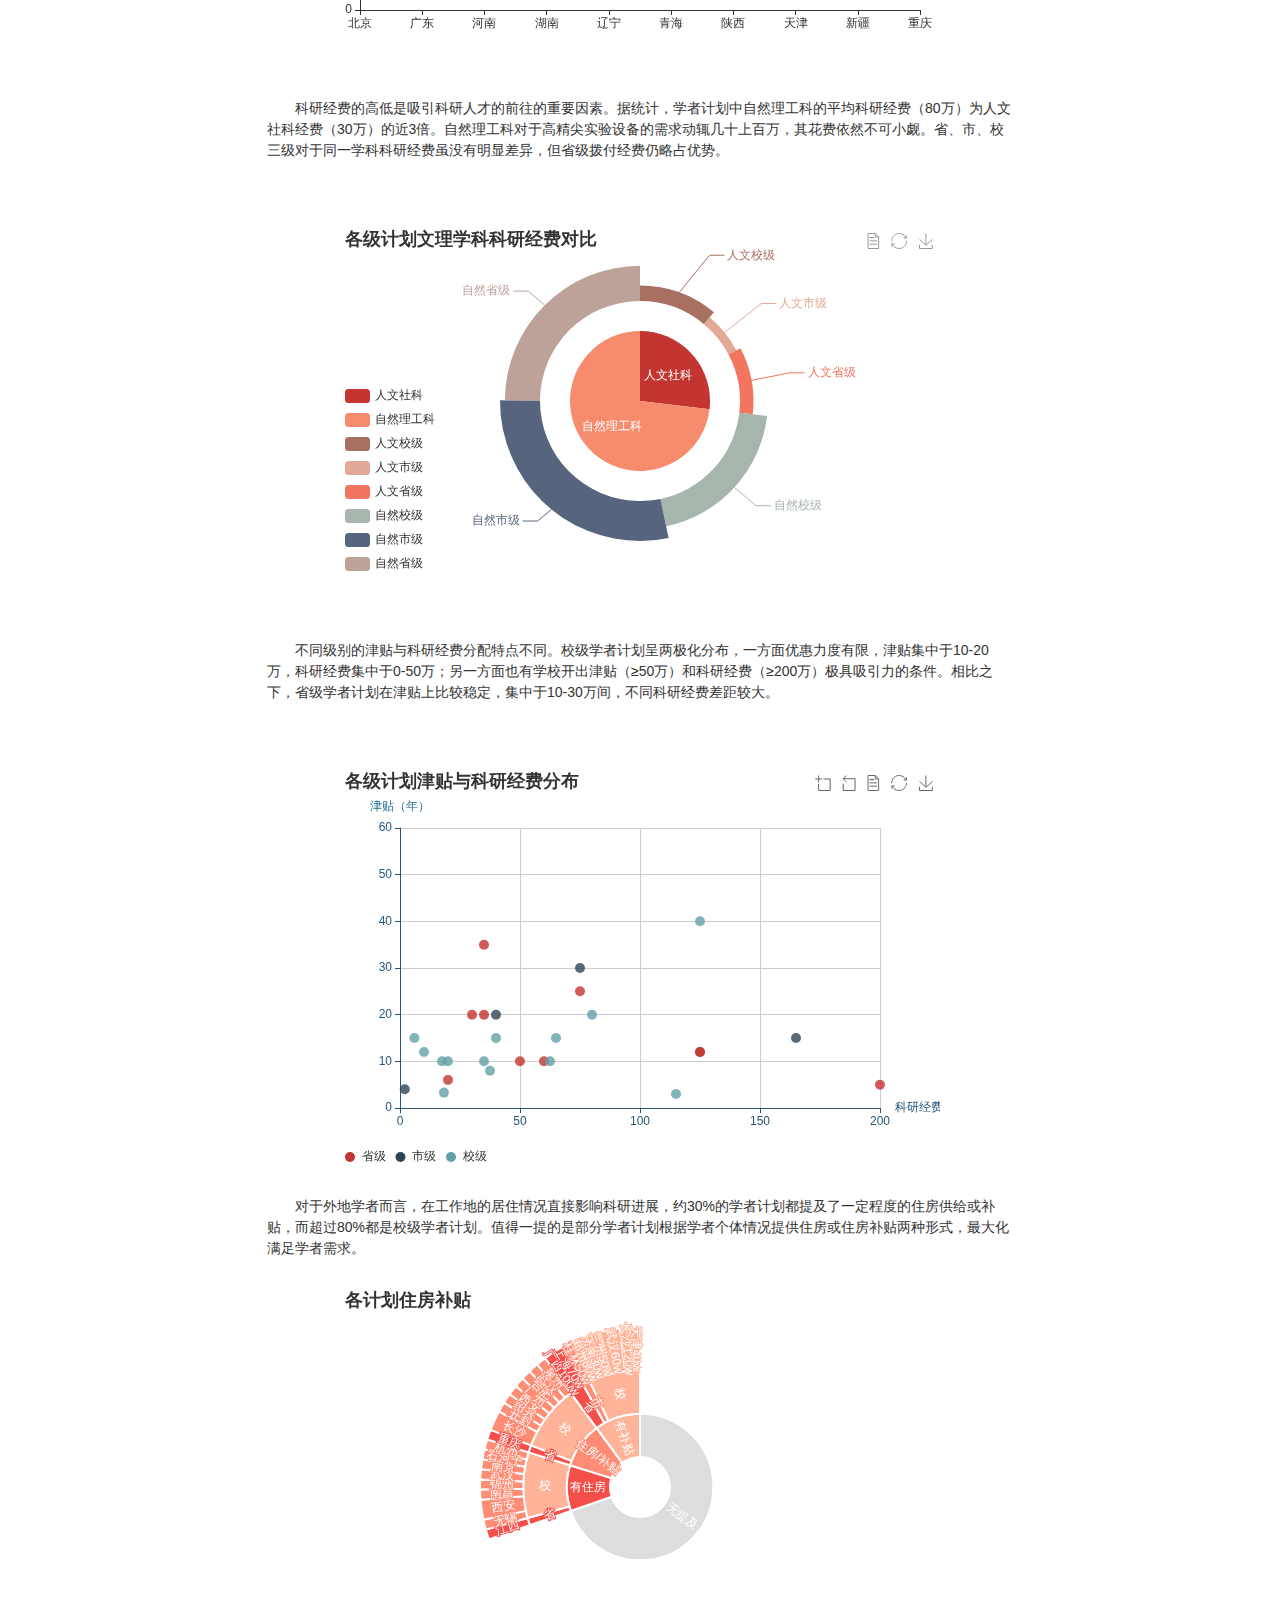
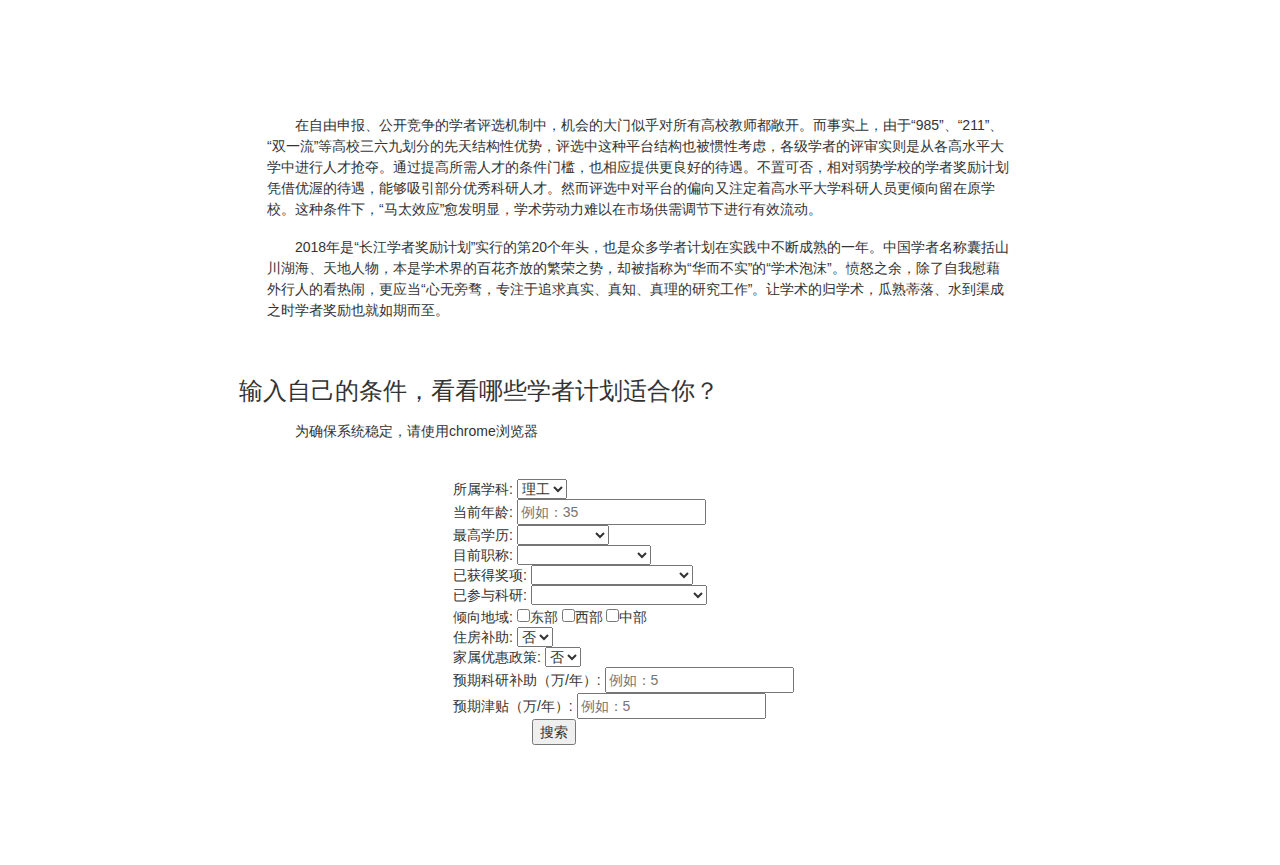
==== commit 8f5e17fe: "Update index.html" ====
--- a/index.html
+++ b/index.html
@@ -29,7 +29,7 @@
 <br>
 <h3>——中国“学者”有几般？</h3>
 <br>
-<p>中国各类学者称号，从河流湖海到名山大川，再到名人轶事，各式行头称号构建起了学术界的江湖——不同省、市、校级的学者争鸣。“长江学者奖励计划” 作为高校学者奖励计划的“龙首”，不仅切实吸引和培养了一批具有国际影响力的领军人才，也刺激了全国高校对于高等人才的引进热潮。一般而言，各类学者引进计划包含特聘教授、讲座教授和青年学者三类人才。在此，我们通过查询政府和高校官网学者计划相关文件，共统计120余位学者数据。统计发现，全国学者计划总体呈现中东部多，西部少的特点，中部湖北全省设立学者计划种类最多，共有10个学者计划。</p>
+<p>中国各类学者称号，从河流湖海到名山大川，再到名人轶事，构建起了学术界的江湖。“长江学者奖励计划” 作为高校学者奖励计划的“龙首”，不仅切实吸引和培养了一批具有国际影响力的领军人才，也引发了全国高校对高等人才的引进热潮。一般而言，计划引进的学者包括特聘教授、讲座教授和青年学者三类人才。通过查询政府和高校官网学者计划相关文件，共收集100个学者计划数据。统计发现，全国学者计划总体呈现中东部多、西部少的特点，湖北全省设立学者计划种类最多，共有10个学者计划。</p>
 
             <div id="schedule-provinces1" class="chart" style="width:500px;height:400px">
 			</div>
@@ -236,7 +236,7 @@
 				chartScheduleProvinces1.setOption(optionScheduleProvinces1);
 			</script>
 
-				<p>然而，如今流行大江南北的学者奖励制度，只有不到20年的发酵成长时间。90年代，为改良中国经济产业结构和实现现代化转型，在发展科学技术的要求下提出了“科教兴国”战略，“高层次创造性人才计划”应运而生。1998年，教育部和李嘉诚基金会共同启动实施了“长江学者奖励计划”。而后，以长江学者为标杆，各类学者计划也逐渐发展起来。</p>
+				<p>如今流行大江南北的学者奖励评选，只有不到20年的发酵成长时间。90年代，为改良中国经济产业结构和实现现代化转型，在发展科学技术的要求下，国家提出了“科教兴国”战略，“高层次创造性人才计划”也应运而生。1998年，教育部和李嘉诚基金会共同启动了“长江学者奖励计划”。而后，以长江学者为标杆，各类学者计划也逐渐发展起来。</p>
 			
             <br>
             <h3>——海龟、高学历、paper大神……就够了吗？</h3>
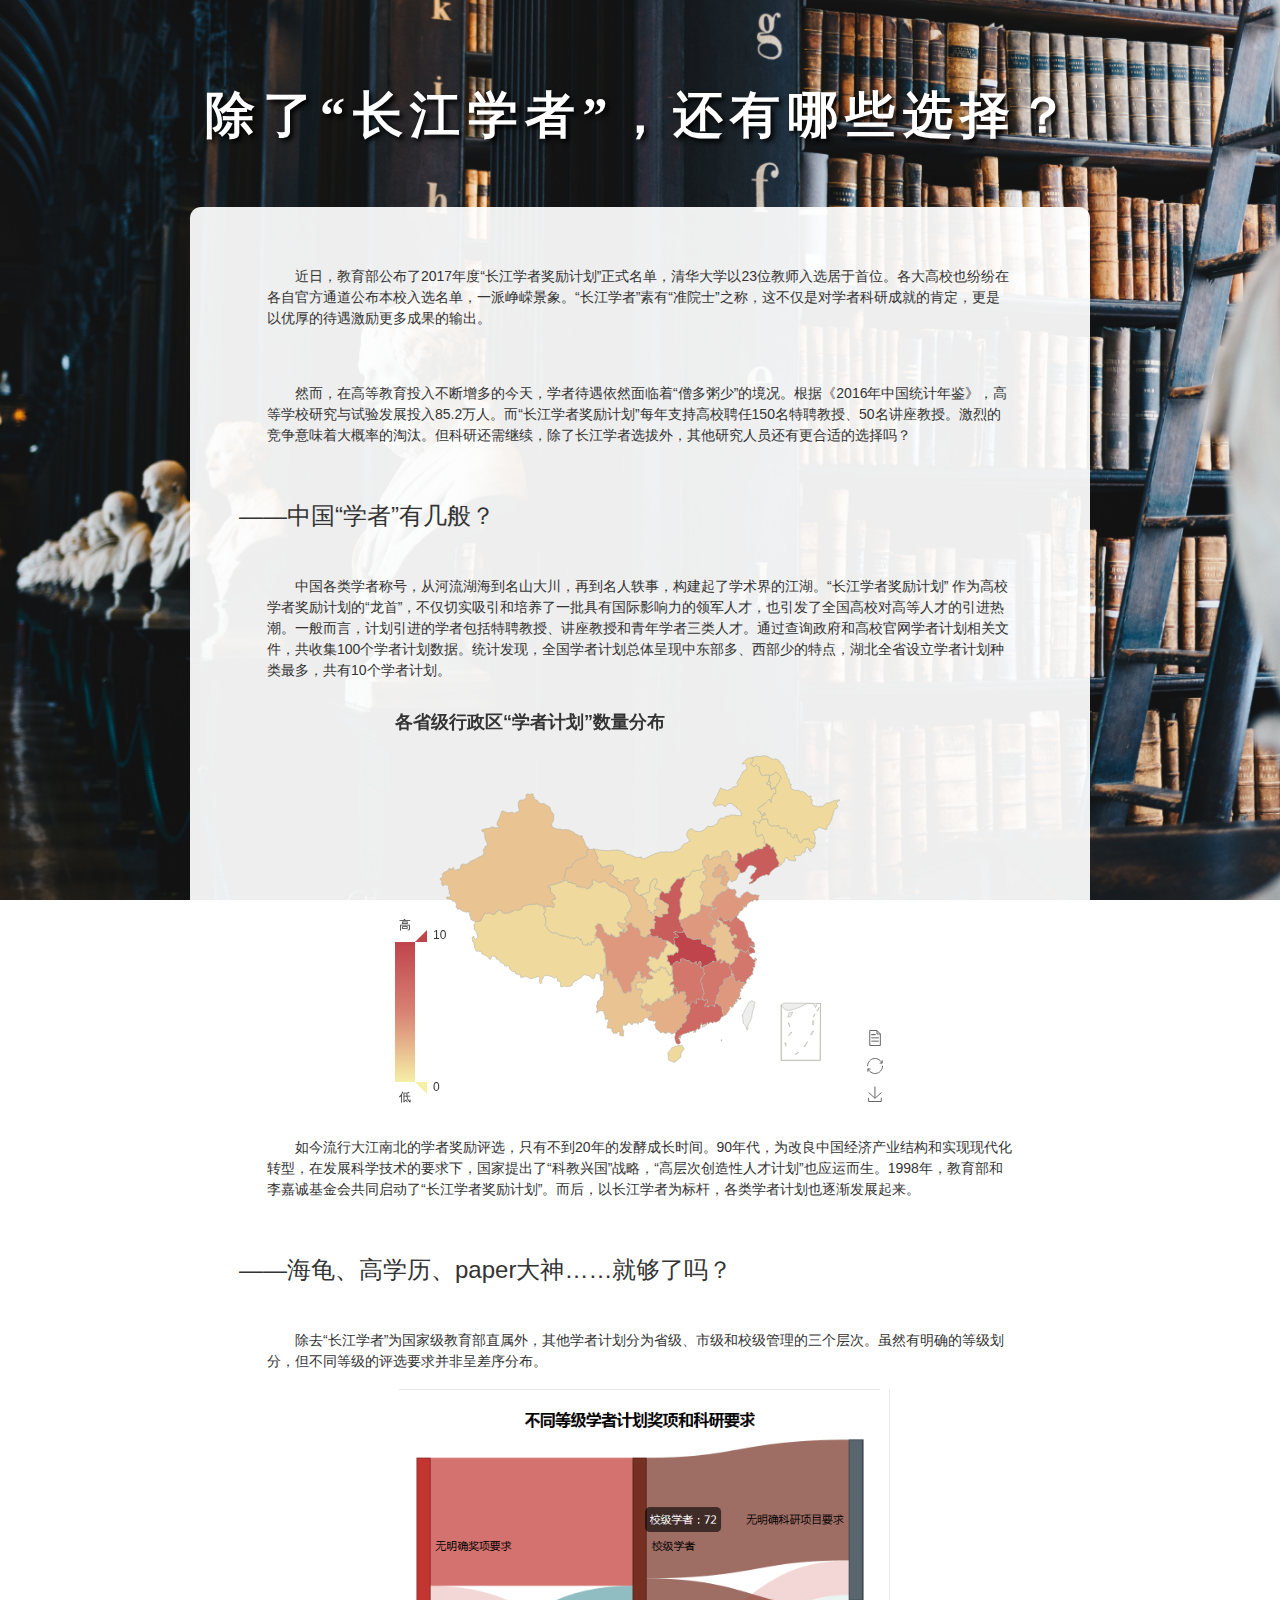
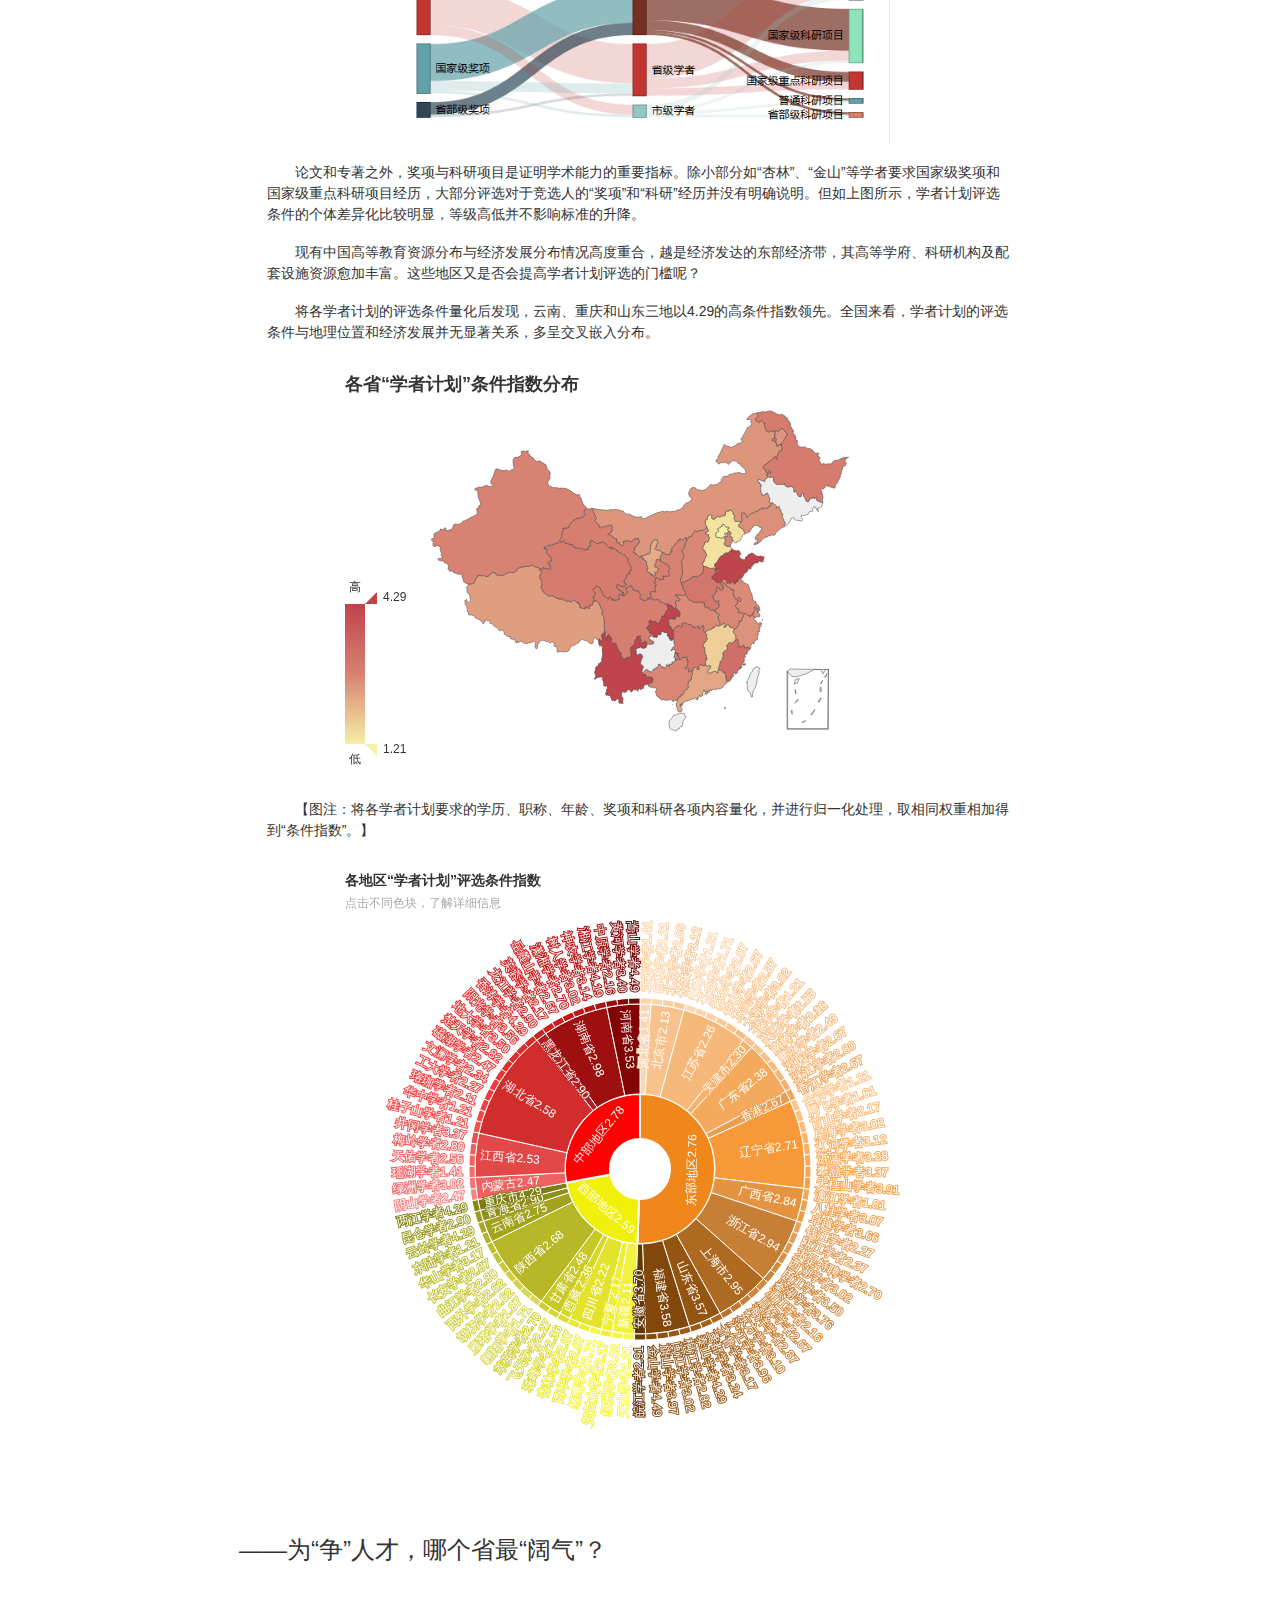
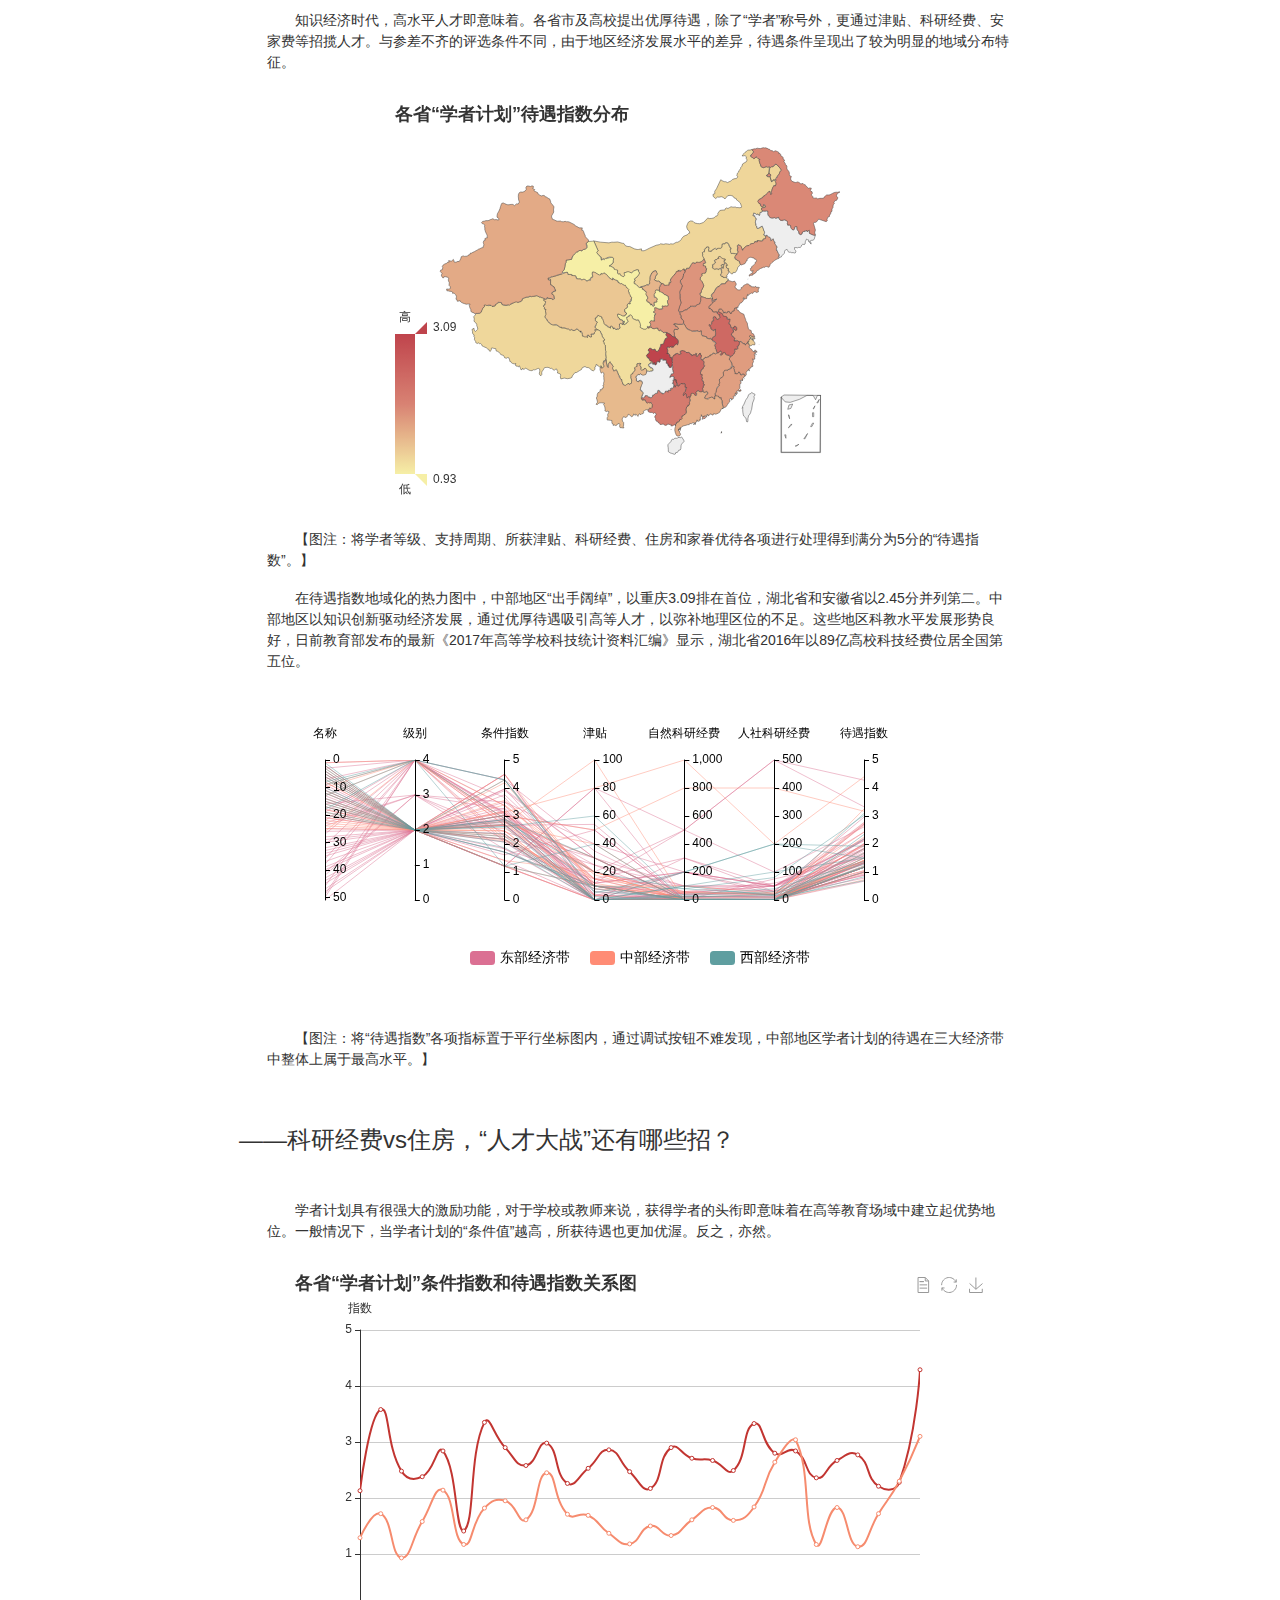
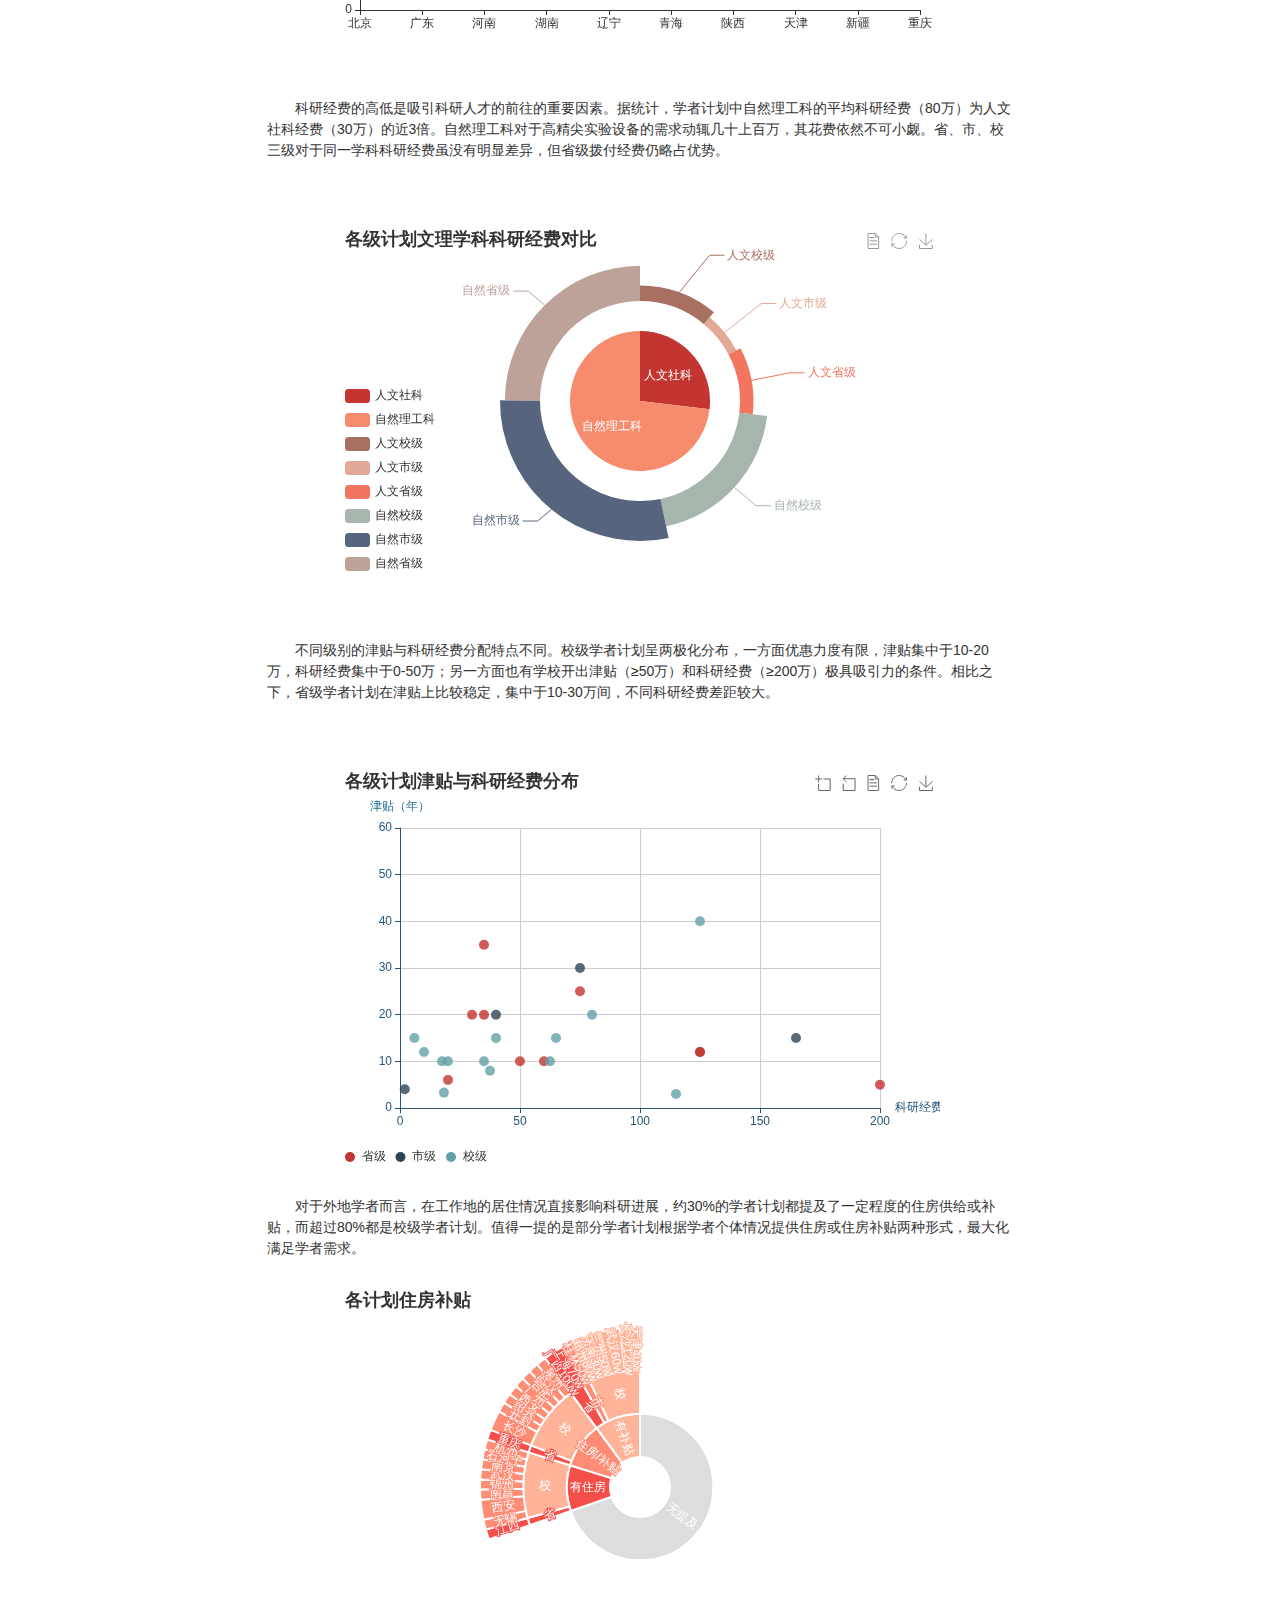
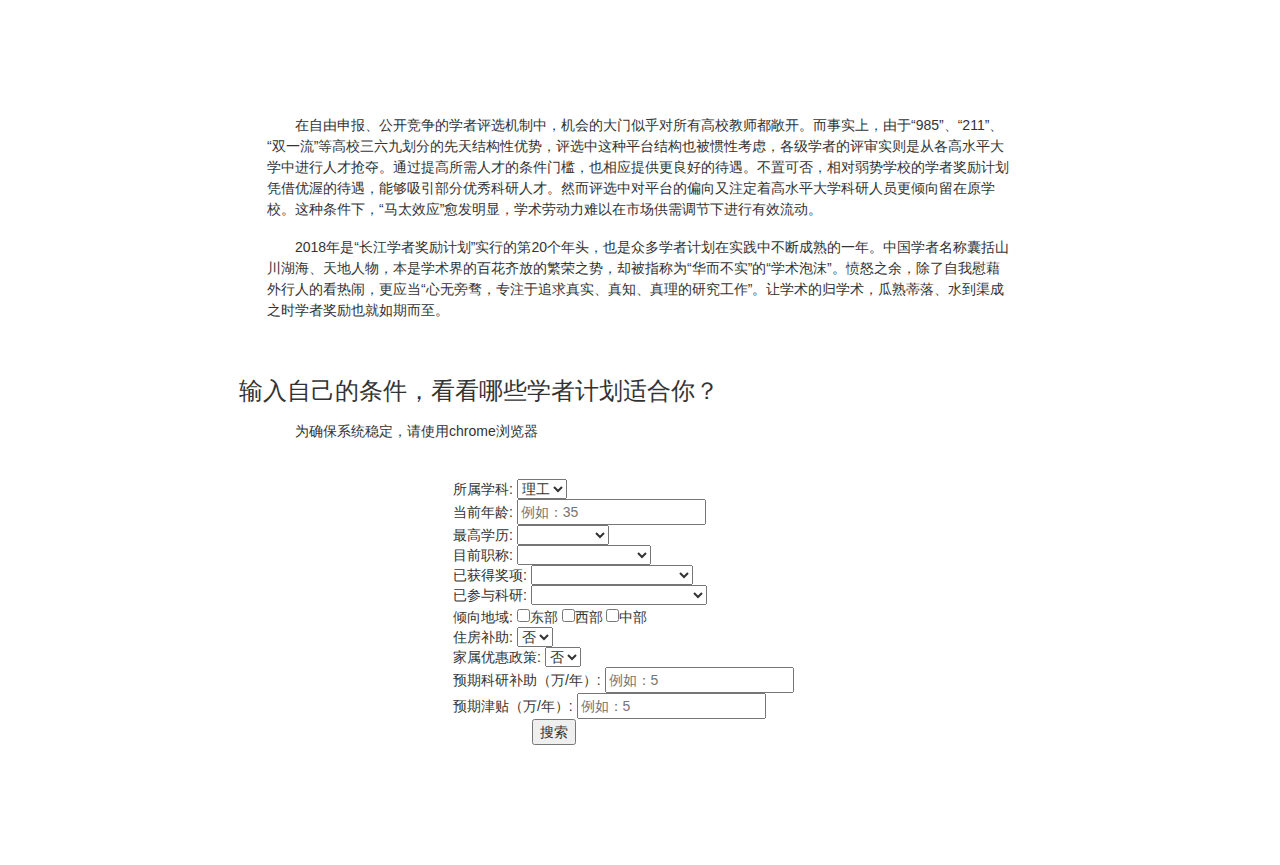
==== commit 171538c2: "Update index.html" ====
--- a/index.html
+++ b/index.html
@@ -22,7 +22,7 @@
 		</header>
 		<div class="toc"></div>
 		<article>
-			<p>近日，教育部公布了2017年度“长江学者奖励计划”正式名单，清华大学以23位教师入选居于首位。各大高校也纷纷在各自官方通道公布本校入选名单，一派峥嵘景象。“长江学者”素有“准院士”之称，长江学者的称号不仅是对学者的科研成就予以肯定，更以优厚的待遇激励更多成果的输出。</p>
+			<p>近日，教育部公布了2017年度“长江学者奖励计划”正式名单，清华大学以23位教师入选居于首位。各大高校也纷纷在各自官方通道公布本校入选名单，一派峥嵘景象。“长江学者”素有“准院士”之称，这不仅是对学者科研成就的肯定，更是以优厚的待遇激励更多成果的输出。</p>
 			<br>
 			<p>然而，在高等教育投入不断增多的今天，学者待遇依然面临着“僧多粥少”的境况。根据《2016年中国统计年鉴》，高等学校研究与试验发展投入85.2万人。而“长江学者奖励计划”每年支持高校聘任150名特聘教授、50名讲座教授。激烈的竞争意味着大概率的淘汰。但科研还需继续，除了长江学者选拔外，其他研究人员还有更合适的选择吗？</p>
 			
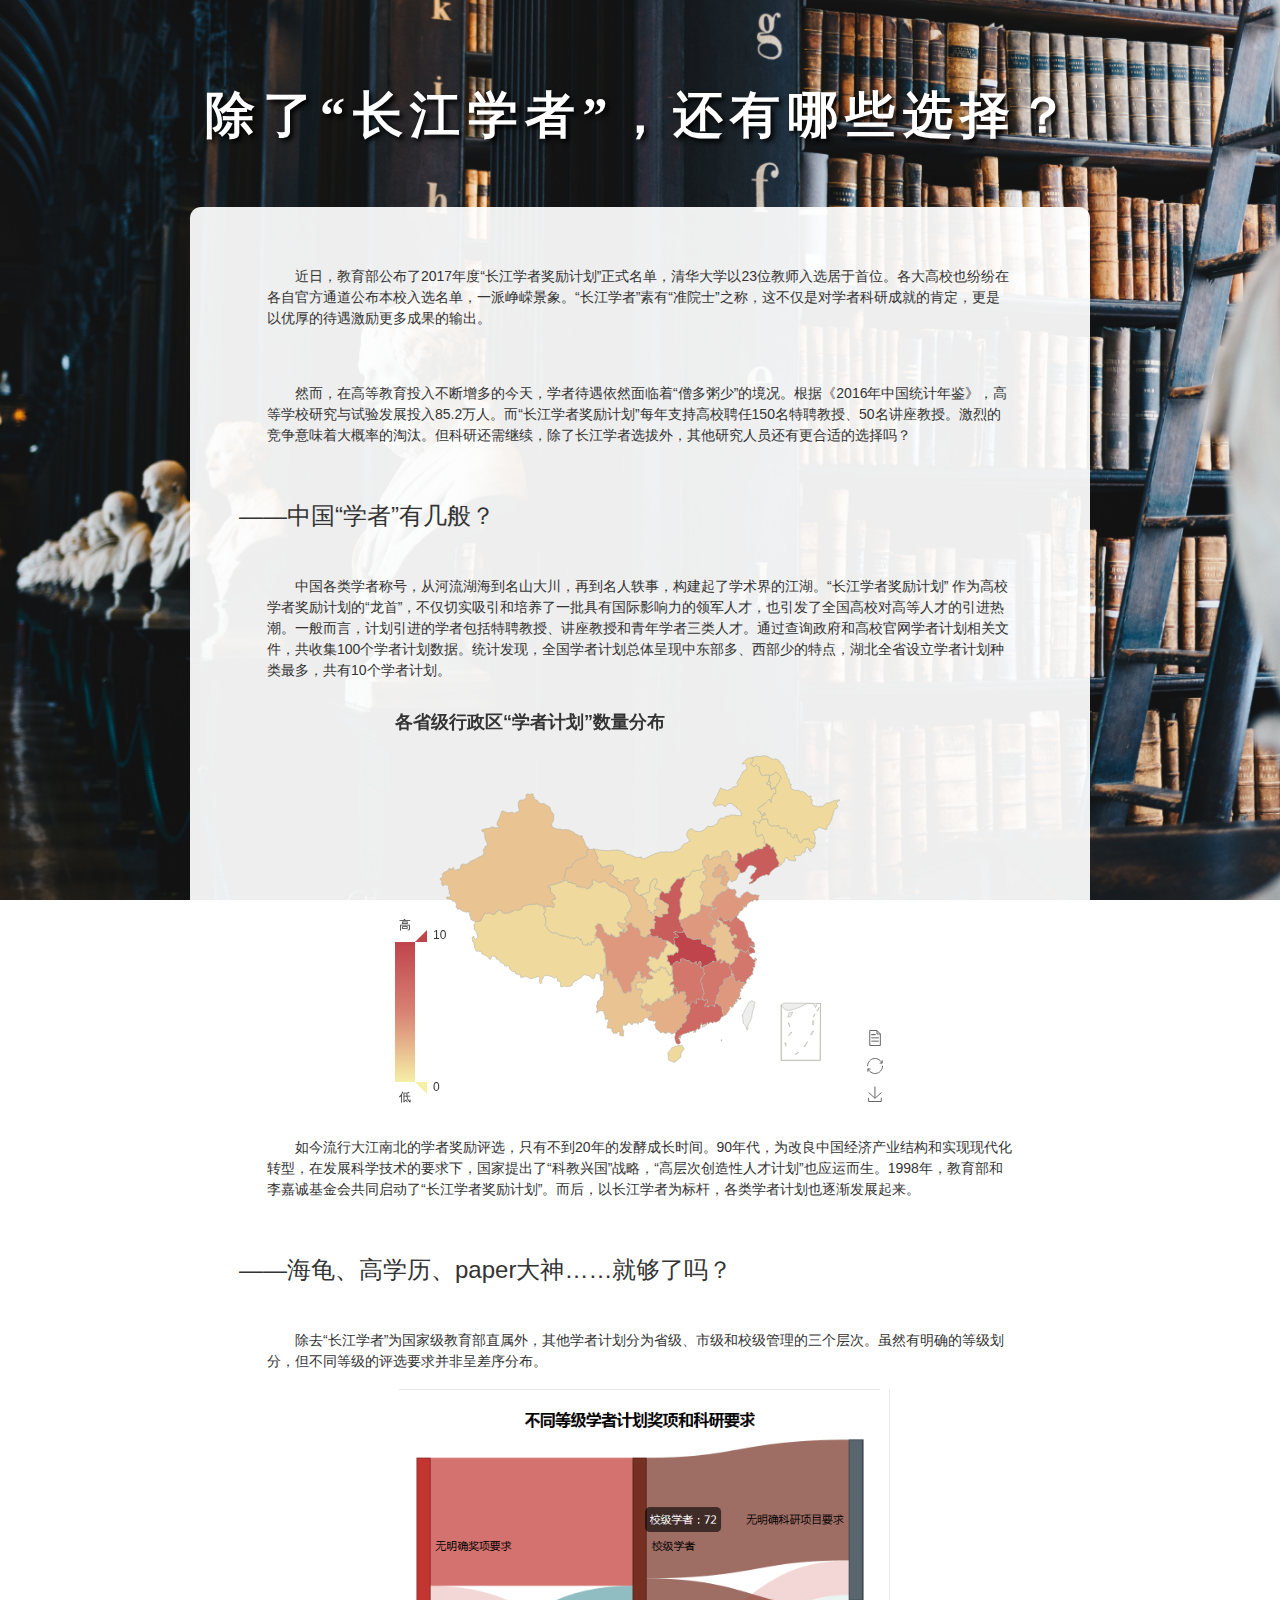
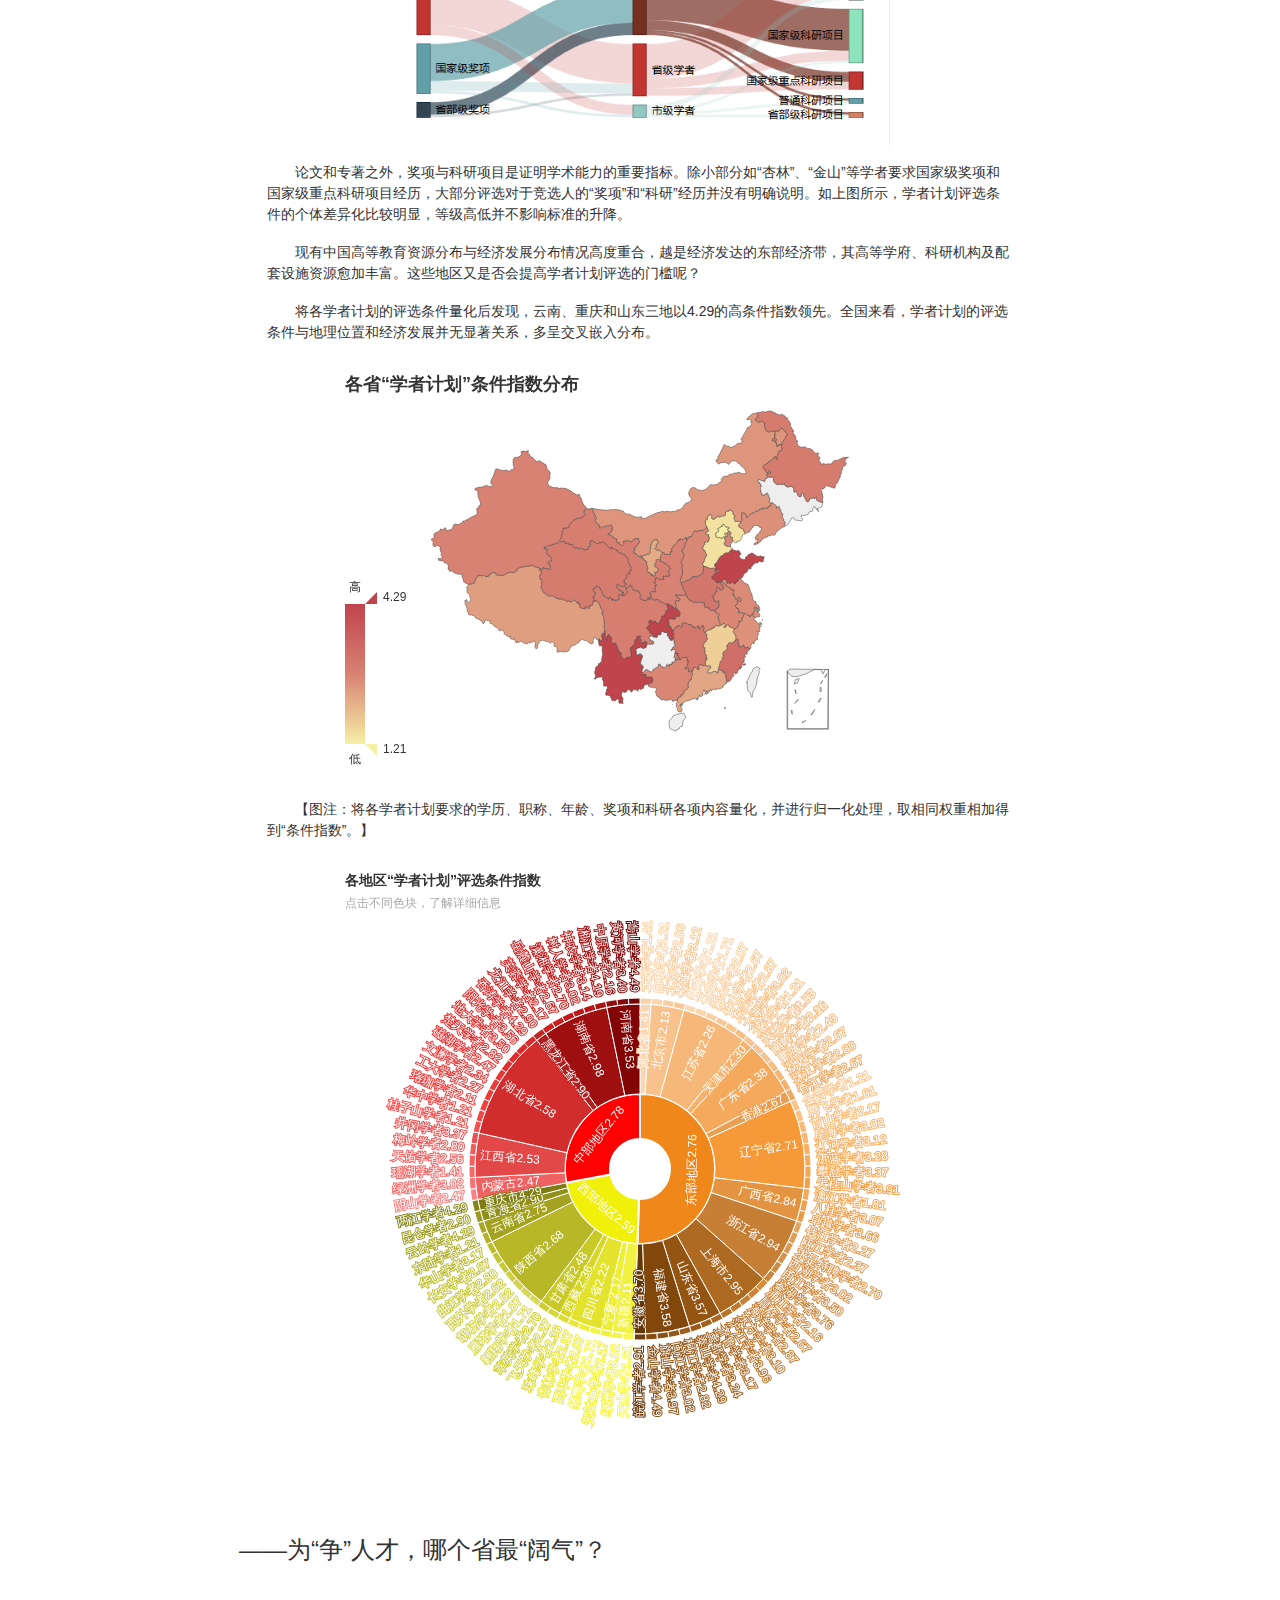
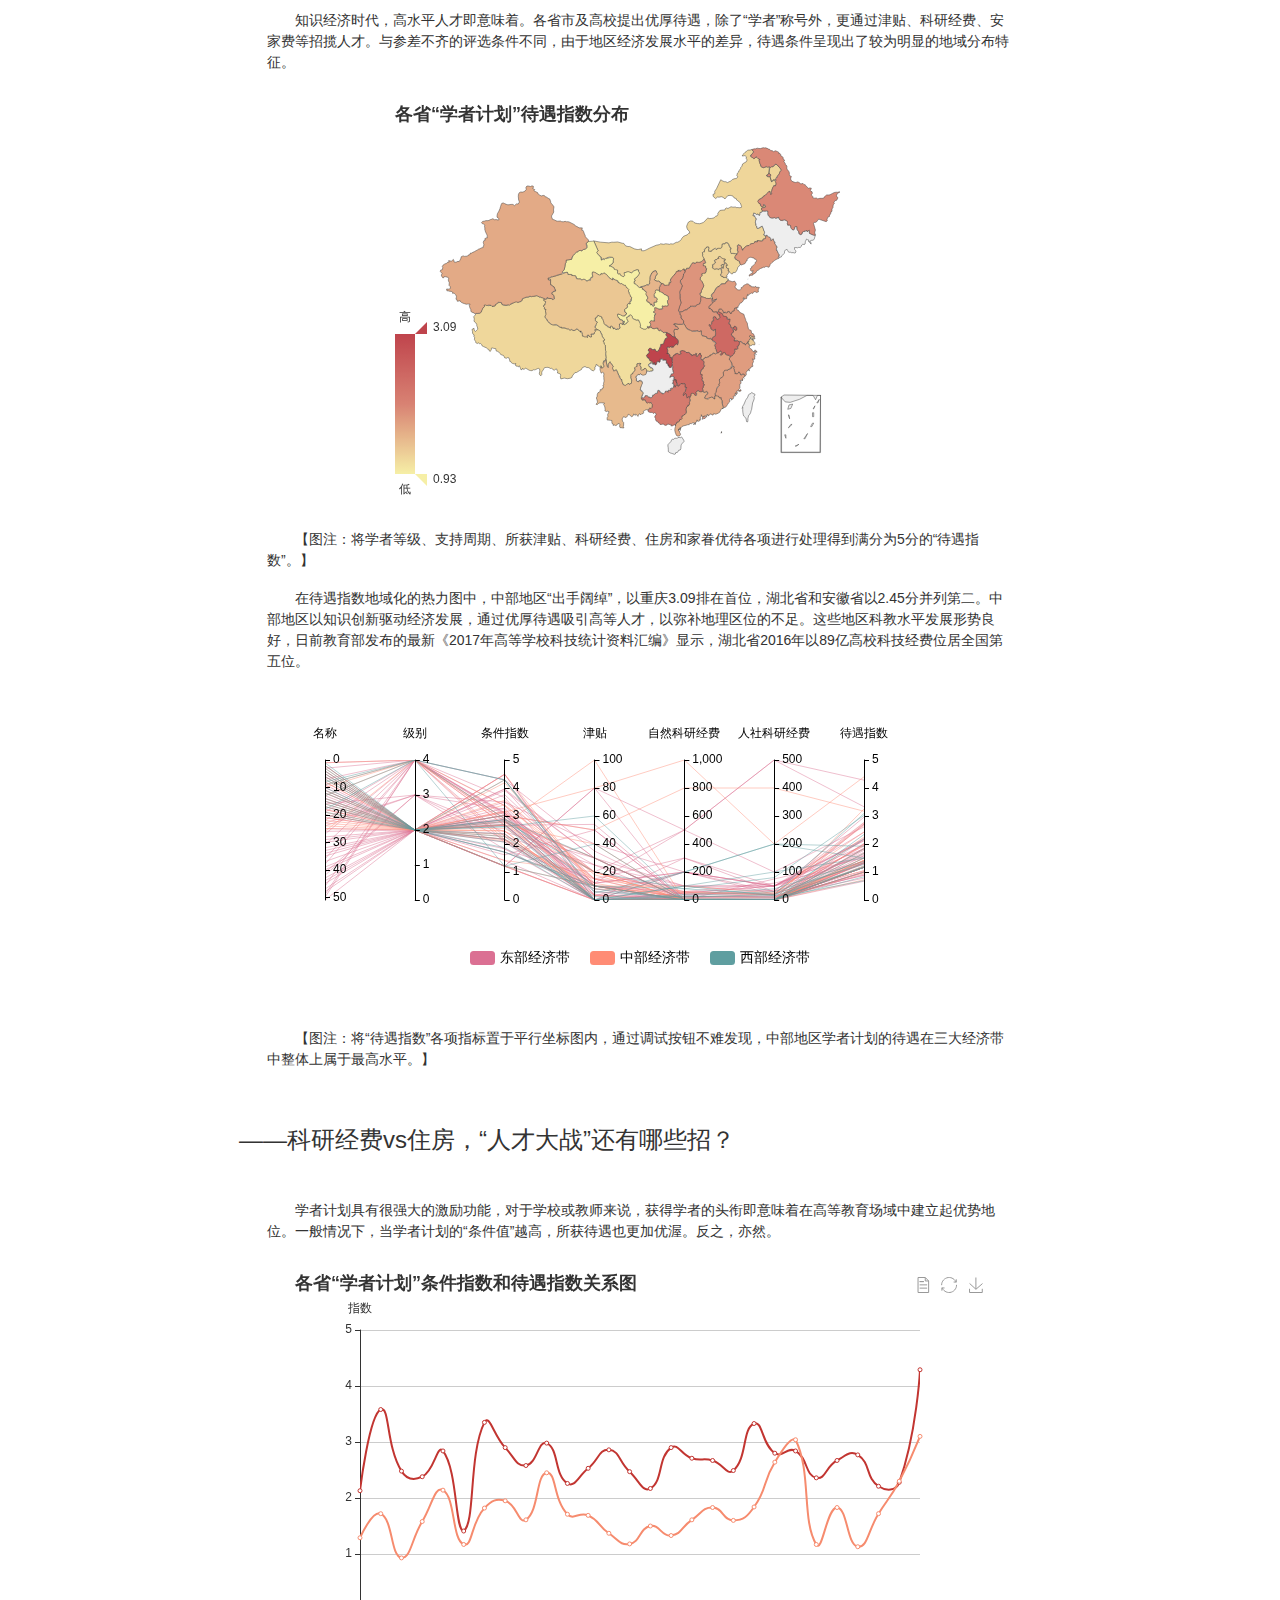
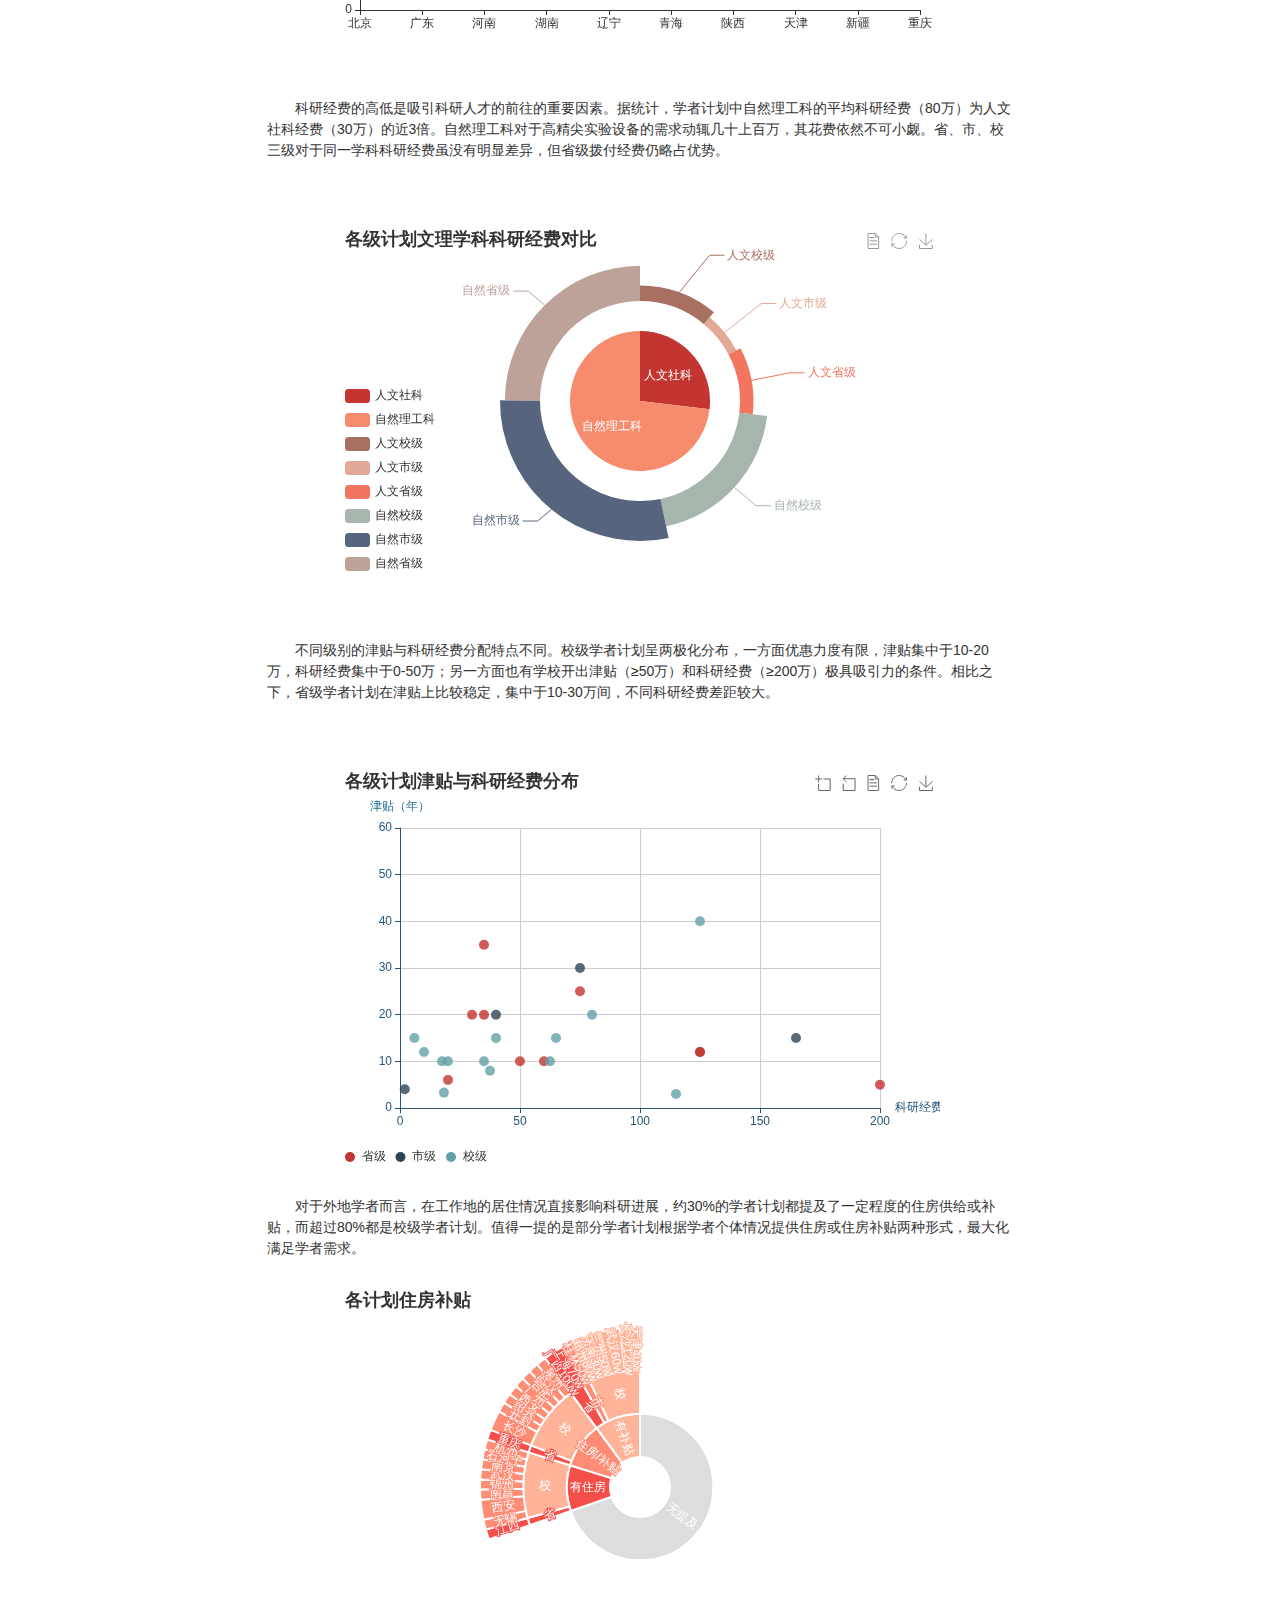
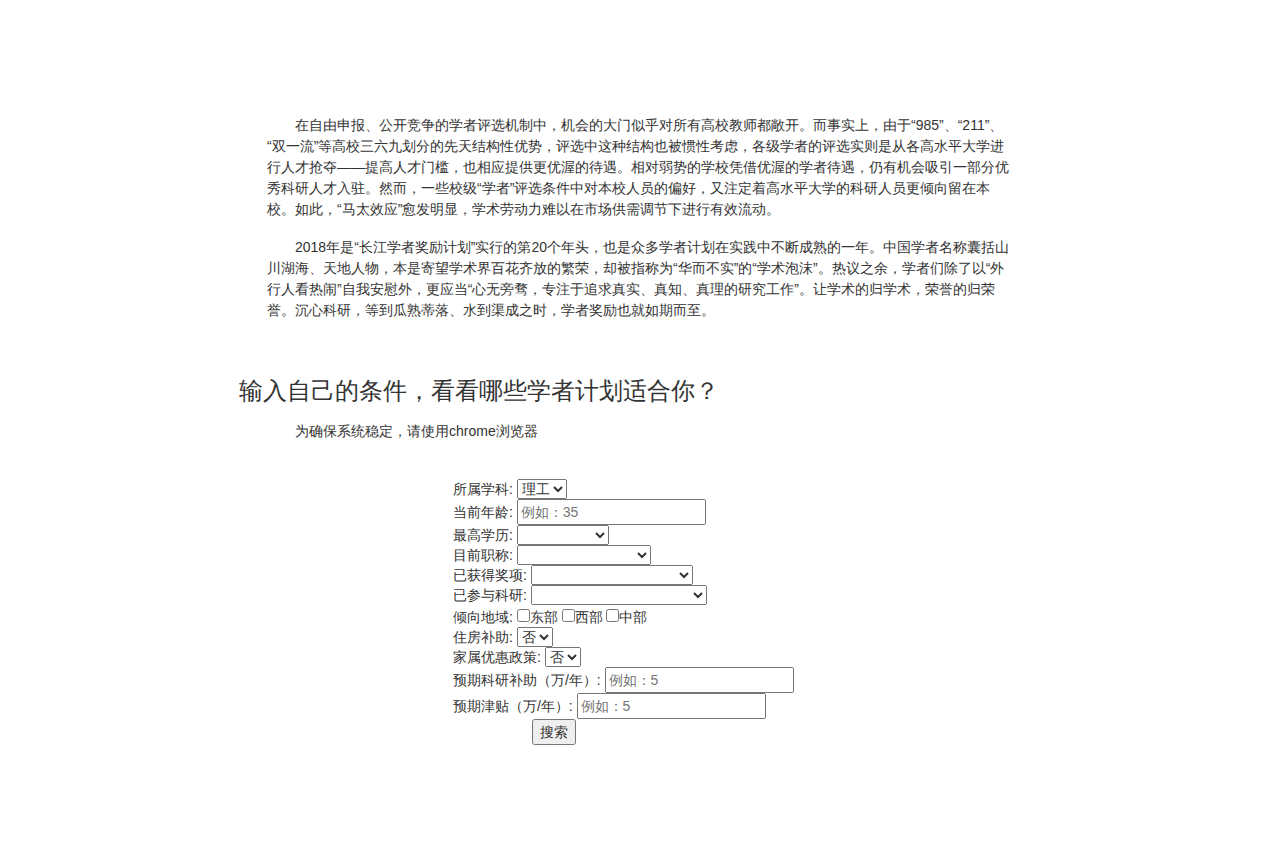
==== commit 148599d4: "Update index.html" ====
--- a/index.html
+++ b/index.html
@@ -246,7 +246,7 @@
 			<div>
 				<img src="sanky.gif" class="index-compare">
 			</div>
-            <p>论文和专著之外，奖项与科研项目是证明学术能力的重要指标。除小部分如“杏林”、“金山”等学者要求国家级奖项和国家级重点科研项目经历，大部分评选对于竞选人的“奖项”和“科研”经历并没有明确说明。但如上图所示，学者计划评选条件的个体差异化比较明显，等级高低并不影响标准的升降。</p>
+            <p>论文和专著之外，奖项与科研项目是证明学术能力的重要指标。除小部分如“杏林”、“金山”等学者要求国家级奖项和国家级重点科研项目经历，大部分评选对于竞选人的“奖项”和“科研”经历并没有明确说明。如上图所示，学者计划评选条件的个体差异化比较明显，等级高低并不影响标准的升降。</p>
 
 			
 				<p>现有中国高等教育资源分布与经济发展分布情况高度重合，越是经济发达的东部经济带，其高等学府、科研机构及配套设施资源愈加丰富。这些地区又是否会提高学者计划评选的门槛呢？</p>
@@ -2230,8 +2230,8 @@
 				myChart.setOption(option);
 			</script>
 
-			<p>在自由申报、公开竞争的学者评选机制中，机会的大门似乎对所有高校教师都敞开。而事实上，由于“985”、“211”、“双一流”等高校三六九划分的先天结构性优势，评选中这种平台结构也被惯性考虑，各级学者的评审实则是从各高水平大学中进行人才抢夺。通过提高所需人才的条件门槛，也相应提供更良好的待遇。不置可否，相对弱势学校的学者奖励计划凭借优渥的待遇，能够吸引部分优秀科研人才。然而评选中对平台的偏向又注定着高水平大学科研人员更倾向留在原学校。这种条件下，“马太效应”愈发明显，学术劳动力难以在市场供需调节下进行有效流动。</p>
-			<p>2018年是“长江学者奖励计划”实行的第20个年头，也是众多学者计划在实践中不断成熟的一年。中国学者名称囊括山川湖海、天地人物，本是学术界的百花齐放的繁荣之势，却被指称为“华而不实”的“学术泡沫”。愤怒之余，除了自我慰藉外行人的看热闹，更应当“心无旁骛，专注于追求真实、真知、真理的研究工作”。让学术的归学术，瓜熟蒂落、水到渠成之时学者奖励也就如期而至。</p>
+			<p>在自由申报、公开竞争的学者评选机制中，机会的大门似乎对所有高校教师都敞开。而事实上，由于“985”、“211”、“双一流”等高校三六九划分的先天结构性优势，评选中这种结构也被惯性考虑，各级学者的评选实则是从各高水平大学进行人才抢夺——提高人才门槛，也相应提供更优渥的待遇。相对弱势的学校凭借优渥的学者待遇，仍有机会吸引一部分优秀科研人才入驻。然而，一些校级“学者”评选条件中对本校人员的偏好，又注定着高水平大学的科研人员更倾向留在本校。如此，“马太效应”愈发明显，学术劳动力难以在市场供需调节下进行有效流动。</p>
+			<p>2018年是“长江学者奖励计划”实行的第20个年头，也是众多学者计划在实践中不断成熟的一年。中国学者名称囊括山川湖海、天地人物，本是寄望学术界百花齐放的繁荣，却被指称为“华而不实”的“学术泡沫”。热议之余，学者们除了以“外行人看热闹”自我安慰外，更应当“心无旁骛，专注于追求真实、真知、真理的研究工作”。让学术的归学术，荣誉的归荣誉。沉心科研，等到瓜熟蒂落、水到渠成之时，学者奖励也就如期而至。</p>
 
 		
 		<!-- Swiper -->
